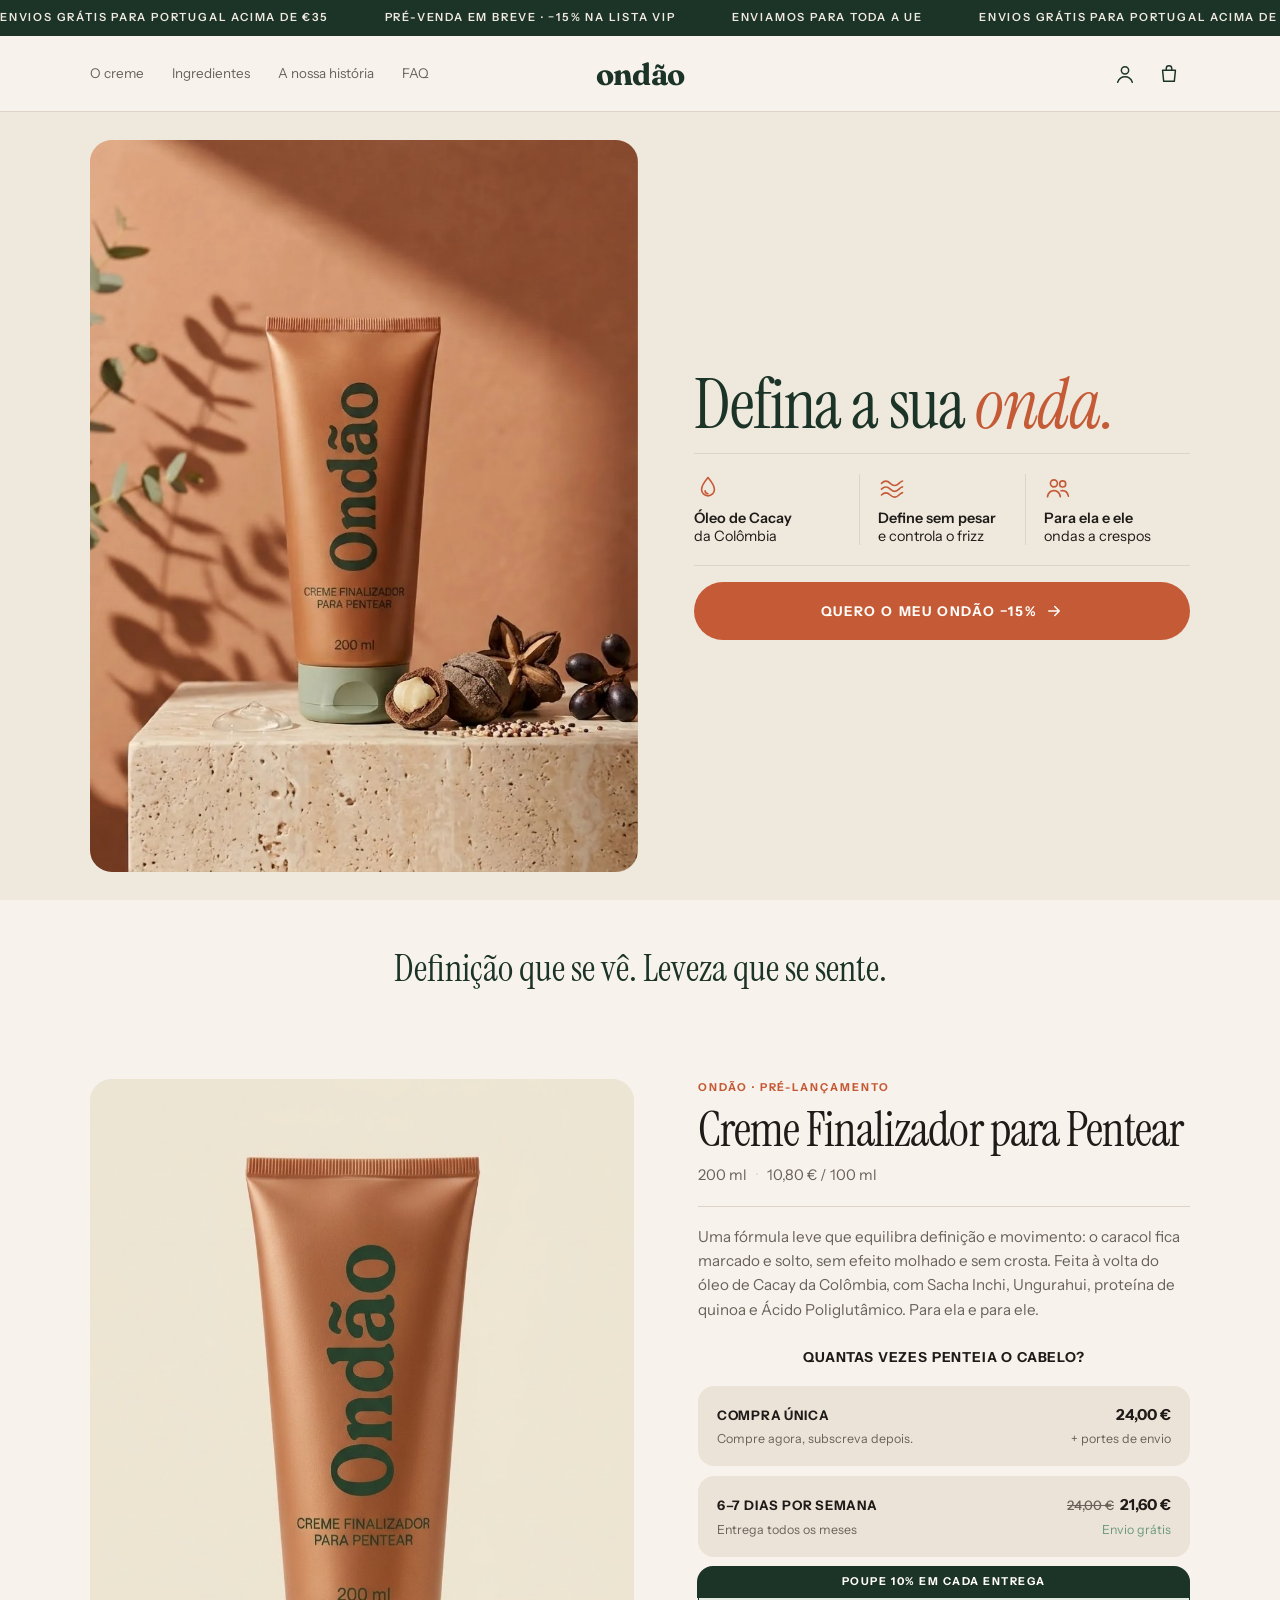
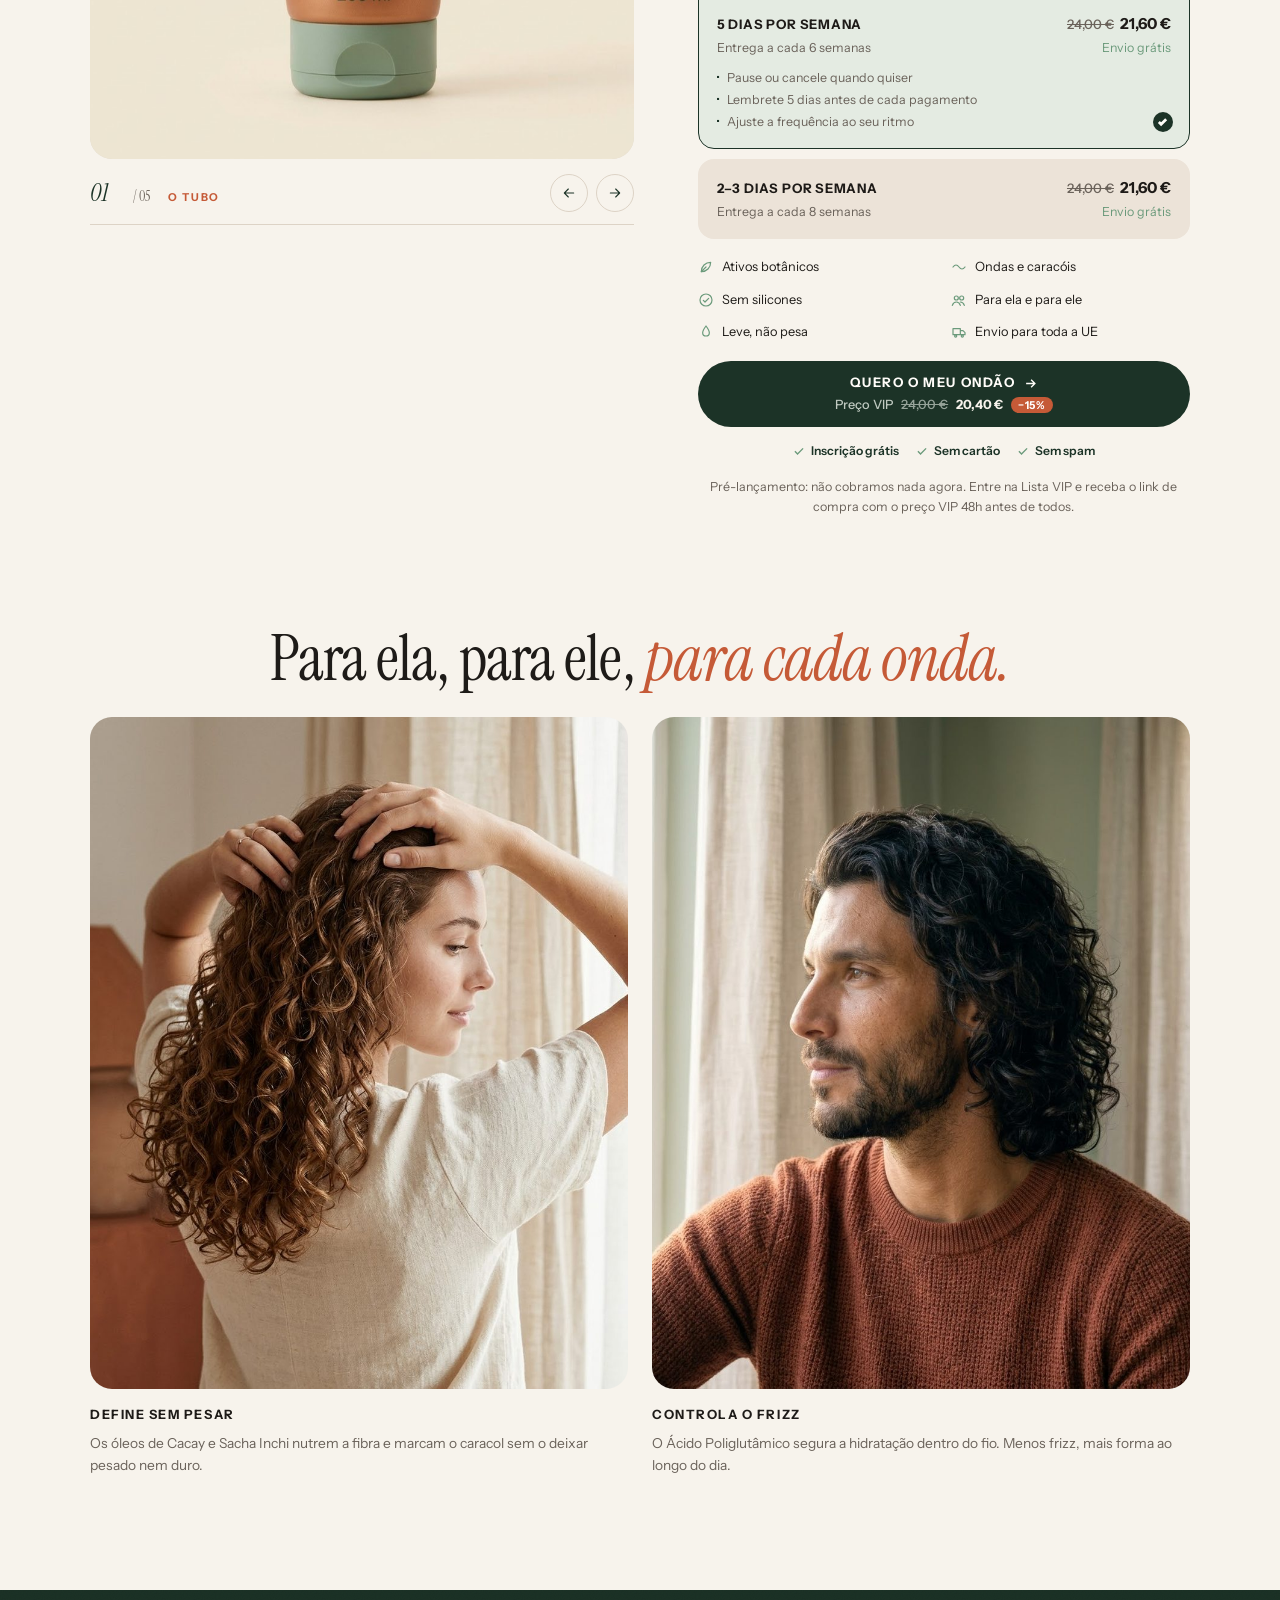
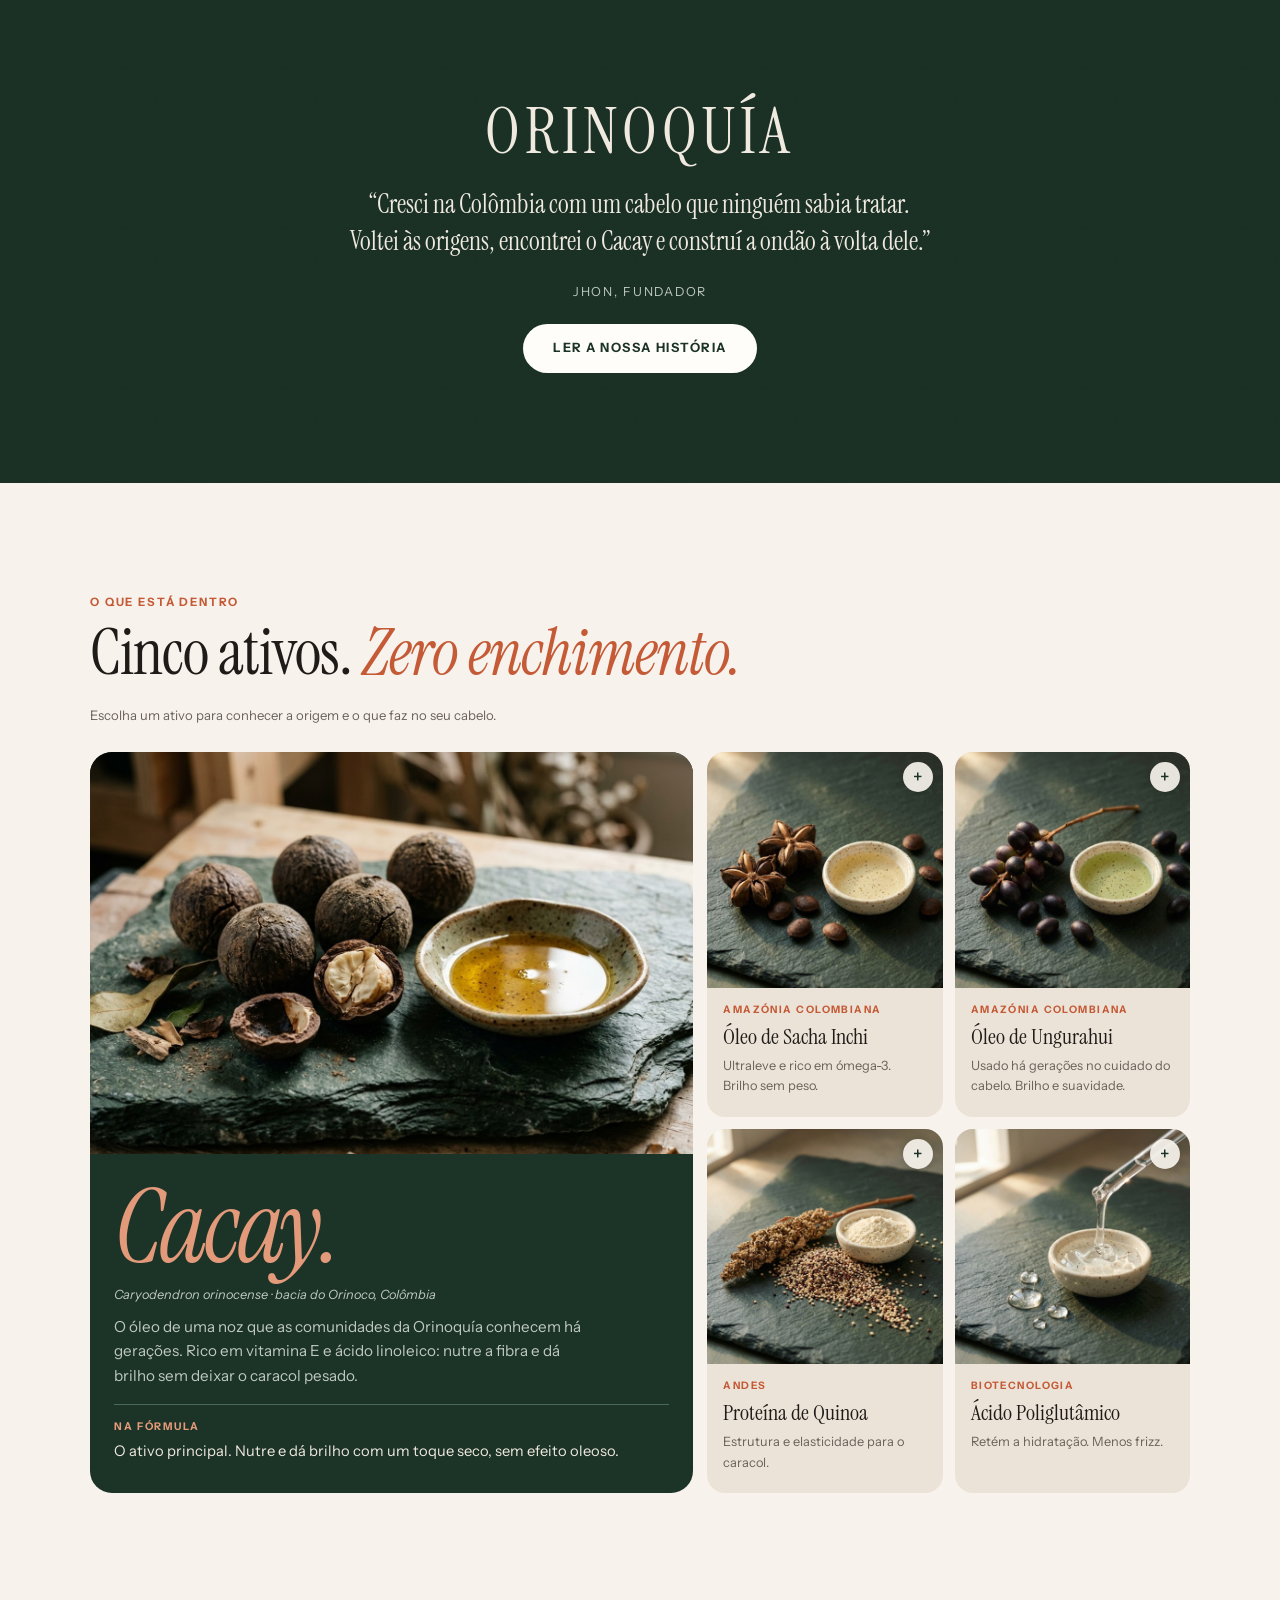
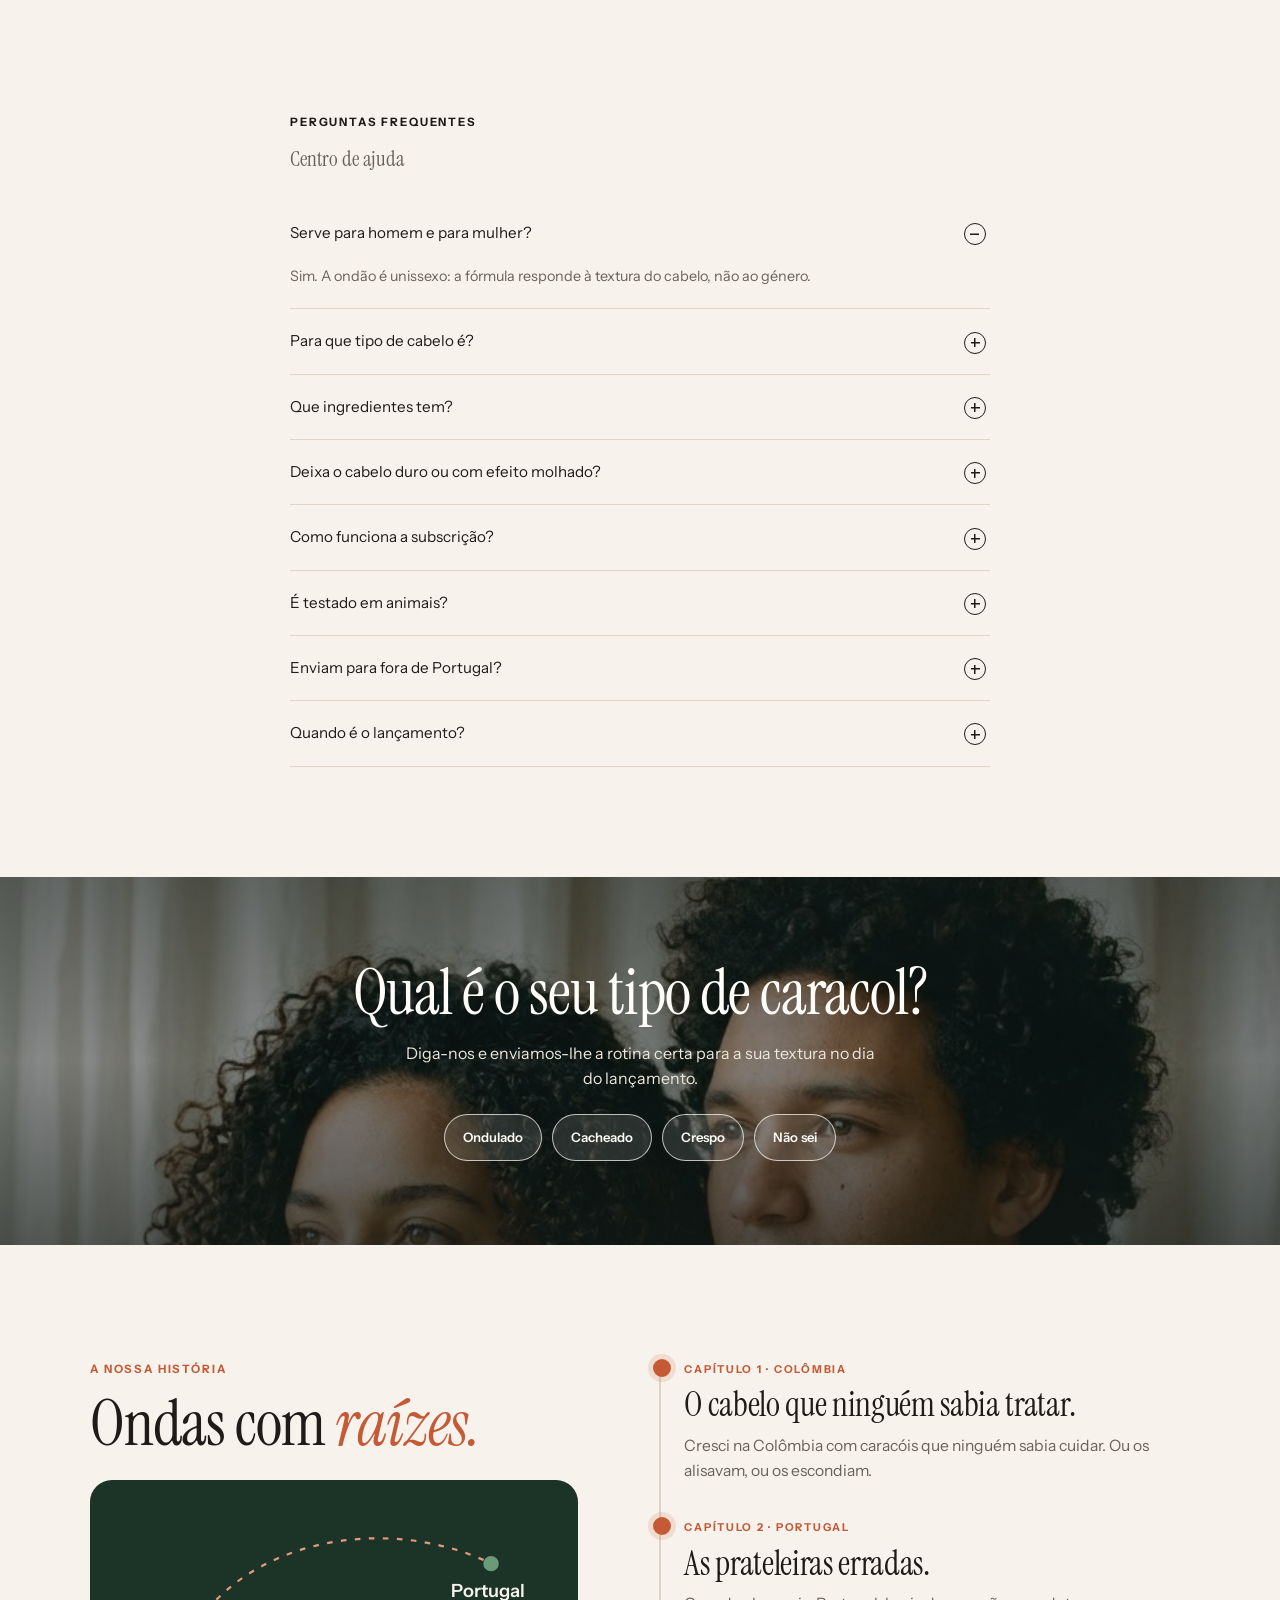
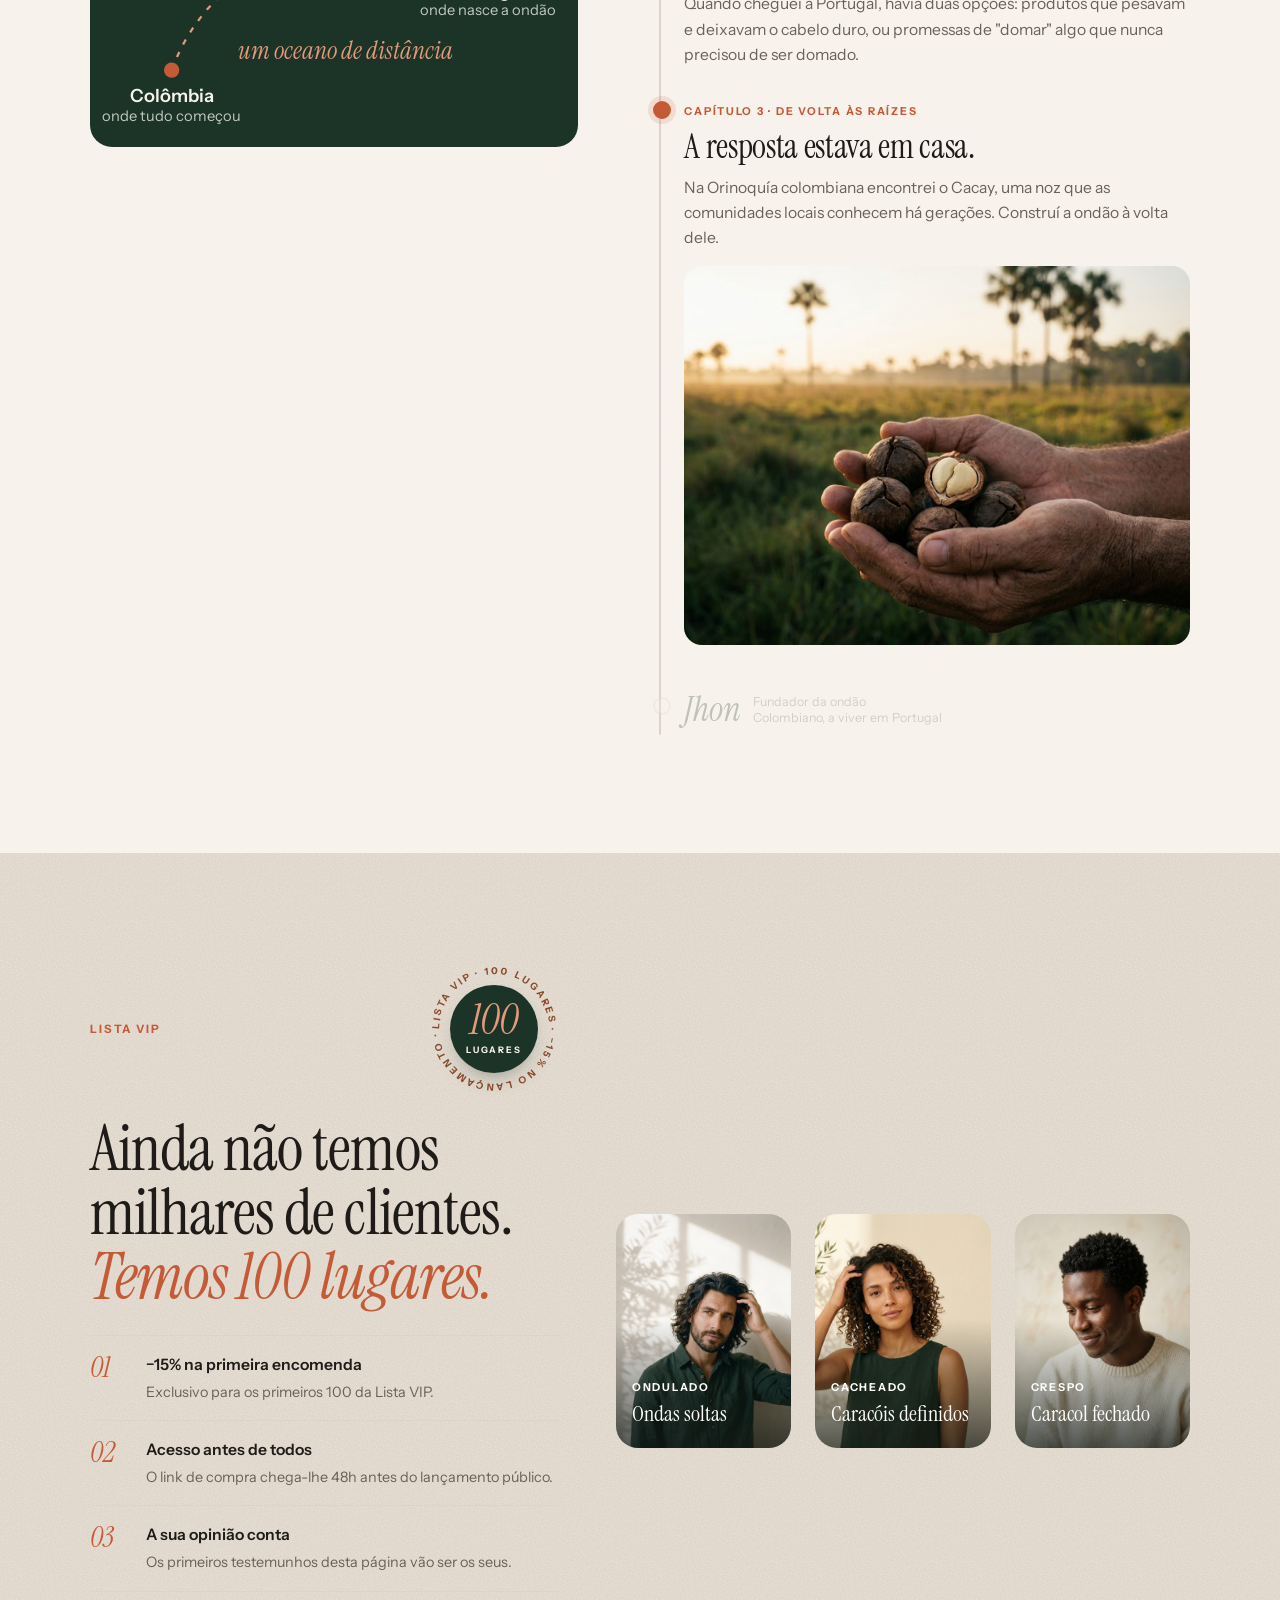
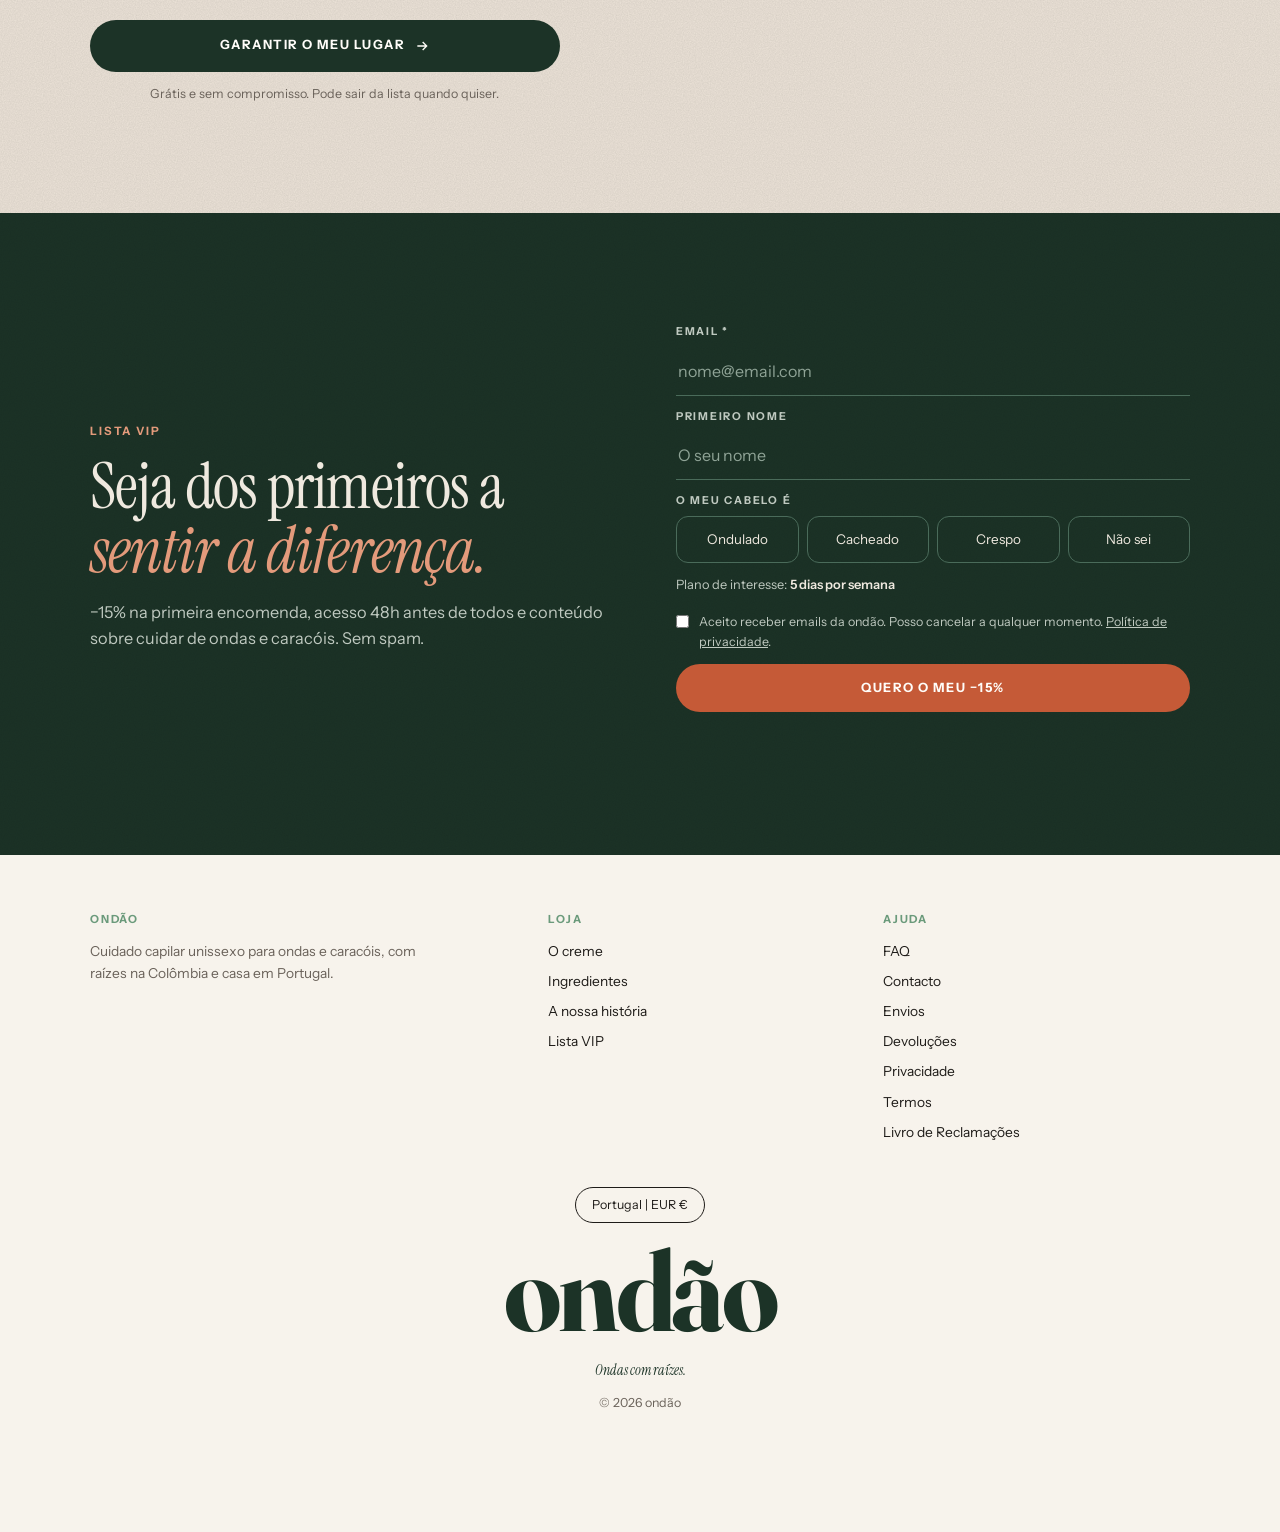
==== index.html @ 0f12d9e0 "Tipografia nova: Instrument Serif (títulos) + Instrument Sans (texto); logótipo mantém Fraunces Co-A" ====
<!doctype html>
<html lang="pt-PT">
<head>
<meta charset="utf-8">
<meta name="viewport" content="width=device-width, initial-scale=1, viewport-fit=cover">
<title>ondão — Creme Finalizador para Pentear</title>
<meta name="description" content="Creme finalizador para pentear ondas e caracóis, feito à volta do óleo de Cacay da Colômbia. Define sem pesar e controla o frizz. Para ela e para ele.">
<meta property="og:title" content="ondão — Ondas com raízes">
<meta property="og:description" content="O creme finalizador que define ondas e caracóis sem pesar. Óleo de Cacay da Colômbia. Entre na Lista VIP: −15% no lançamento.">
<meta property="og:image" content="src/tubo-frente-v2.jpg">
<meta name="theme-color" content="#1C3327">
<script data-goatcounter="https://ondao.goatcounter.com/count" async src="https://gc.zgo.at/count.js"></script>
<link rel="preconnect" href="https://fonts.googleapis.com">
<link rel="preconnect" href="https://fonts.gstatic.com" crossorigin>
<link href="https://fonts.googleapis.com/css2?family=Fraunces:opsz,wght@9..144,700&family=Instrument+Sans:ital,wght@0,400..700;1,400..700&family=Instrument+Serif:ital@0;1&display=swap" rel="stylesheet">

<style>
/* Estrutura: página de produto longa (avisos → hero com o tubo → produto e planos → benefícios → fundador → ingredientes → 100 lugares → FAQ → tipo de caracol → história → Lista VIP → rodapé). Mobile primeiro. */
:root{
  --verde:#1C3327; --verde-2:#2E5240; --salvia:#6B9A7B; --salvia-claro:#E4EBE2;
  --terra:#C55A37; --terra-2:#A9472A; --cobre:#8A4C2D;
  --creme:#F7F3EC; --areia:#ECE3D8; --linho:#E3DBD0; --branco:#FFFDF9;
  --tinta:#1E1B18; --cinza:#6A625A; --linha:#DDD3C6;
  --vip-txt:#EFE9DF; --vip-sub:#BFC9C0; --vip-linha:#4A6B5A; --rosa:#E39A7B;
  --serif:"Instrument Serif", Georgia, "Times New Roman", serif;
  --logo:"Fraunces", Georgia, serif;
  --sans:"Instrument Sans", system-ui, -apple-system, "Segoe UI", sans-serif;
  --r:22px; --gutter:20px; --max:1180px;
  --h-anuncio:32px; --h-nav:56px; --topo:calc(var(--h-anuncio) + var(--h-nav));
  --ruido:url("data:image/svg+xml;utf8,<svg xmlns='http://www.w3.org/2000/svg' width='160' height='160'><filter id='n'><feTurbulence type='fractalNoise' baseFrequency='.85' numOctaves='2' stitchTiles='stitch'/><feColorMatrix values='0 0 0 0 0 0 0 0 0 0 0 0 0 0 0 0 0 0 .09 0'/></filter><rect width='100%' height='100%' filter='url(%23n)'/></svg>");
}
*{box-sizing:border-box;margin:0;padding:0}
[hidden]{display:none!important}
html{scroll-behavior:smooth;overflow-x:clip}
body{background:var(--creme);color:var(--tinta);font-family:var(--sans);line-height:1.6;-webkit-font-smoothing:antialiased;overflow-x:hidden}
img{display:block;max-width:100%}
a{color:inherit}
button{font:inherit;color:inherit}
:focus-visible{outline:2px solid var(--terra);outline-offset:3px}
.wrap{max-width:var(--max);margin:0 auto;padding-left:max(var(--gutter),env(safe-area-inset-left,0px));padding-right:max(var(--gutter),env(safe-area-inset-right,0px))}
.tex{position:relative}
.tex::before{content:"";position:absolute;inset:0;background-image:var(--ruido);pointer-events:none;z-index:1;border-radius:inherit}
.tex>*{position:relative;z-index:2}

/* Tipografia */
.caps{font-size:.72rem;letter-spacing:.16em;text-transform:uppercase;font-weight:700}
html{font-synthesis:none}
.h1,.h2{font-family:var(--serif);font-weight:400;letter-spacing:-.015em;line-height:1;text-wrap:balance}
.h1{font-size:clamp(3rem,13.5vw,6.8rem)}
.h2{font-size:clamp(2.35rem,8.6vw,4rem)}
.it{font-style:italic;color:var(--terra)}
.lead{font-size:1.02rem;color:var(--cinza);max-width:36em}
.mini{font-size:.78rem;color:var(--cinza)}

/* Botões */
.btn{display:inline-flex;align-items:center;justify-content:center;gap:.6em;border:0;cursor:pointer;font:700 .8rem/1 var(--sans);letter-spacing:.12em;text-transform:uppercase;padding:18px 30px;border-radius:999px;text-decoration:none;transition:transform .2s,background .2s,color .2s}
.btn:active{transform:scale(.98)}
.btn-verde{background:var(--verde);color:var(--branco)}.btn-verde:hover{background:var(--verde-2)}
.btn-terra{background:var(--terra);color:var(--branco)}.btn-terra:hover{background:var(--terra-2)}
.btn-branco{background:var(--branco);color:var(--verde)}.btn-branco:hover{background:var(--areia)}
.btn-linha{background:transparent;color:var(--verde);box-shadow:inset 0 0 0 1.5px currentColor}
.btn-full{width:100%}

/* Barra de avisos e cabeçalho */
.anuncio{background:var(--verde);color:var(--vip-txt);font-size:.7rem;letter-spacing:.16em;text-transform:uppercase;font-weight:600;overflow:hidden;white-space:nowrap}
.anuncio .trilho{display:inline-flex;align-items:center;gap:56px;height:var(--h-anuncio);animation:corre 34s linear infinite}
@keyframes corre{to{transform:translateX(-50%)}}
header{position:sticky;top:0;z-index:50;height:var(--h-nav);background:rgba(247,243,236,.94);backdrop-filter:blur(10px);-webkit-backdrop-filter:blur(10px);border-bottom:1px solid var(--linha)}
.nav{display:grid;grid-template-columns:1fr auto 1fr;align-items:center;height:var(--h-nav)}
.logo{font-family:var(--logo);font-weight:700;font-size:1.9rem;color:var(--verde);text-decoration:none;letter-spacing:-.03em;line-height:1}
.ico-btn{width:42px;height:42px;display:grid;place-items:center;background:none;border:0;cursor:pointer;color:var(--verde);border-radius:50%;text-decoration:none}
.ico-btn svg{width:22px;height:22px;fill:none;stroke:currentColor;stroke-width:1.6;stroke-linecap:round;stroke-linejoin:round}
.nav-dir{justify-self:end;display:flex;gap:2px}
.menu{display:none;border-top:1px solid var(--linha);border-bottom:1px solid var(--linha);background:var(--creme)}
.menu.aberto{display:block}
.menu ul{list-style:none;display:grid;padding:8px 0 18px}
.menu a{display:block;padding:12px 0;text-decoration:none;font-family:var(--serif);font-size:1.75rem;color:var(--verde)}
.links{display:none}

/* HERO — um ecrã: modelo → selo USP → produto → promessa → 3 benefícios → prova social → CTA */
.hero{height:calc(100vh - var(--topo));height:calc(100svh - var(--topo));min-height:440px;background:#EFE8DD;color:var(--tinta);overflow:hidden}
.hero-in{height:100%;display:flex;flex-direction:column}
.hero .hero-in.wrap{padding-left:0;padding-right:0}
.cena{position:relative;flex:1 1 auto;min-height:170px;overflow:hidden;background:radial-gradient(ellipse 70% 62% at 50% 50%,#FAF6EF 0%,#EFE8DD 72%)}
/* foto real do produto em cena, de ponta a ponta */
.cena{background:#E4D3C3}
.cena .foto-hero{position:absolute;inset:0;width:100%;height:100%;object-fit:cover;object-position:56% 50%;translate:0 calc(var(--p,0) * 28px);animation:entra 1.4s cubic-bezier(.2,.7,.2,1) both}
@keyframes entra{from{opacity:0;transform:scale(1.07)}to{opacity:1;transform:scale(1)}}
.selo-usp{position:absolute;z-index:3;right:5%;top:6%;width:84px;height:84px;border-radius:50%;background:var(--branco);color:var(--verde);display:grid;place-items:center;align-content:center;gap:4px;text-align:center;box-shadow:0 10px 26px -10px rgba(30,27,24,.35);border:1px solid var(--linha);font-size:.5rem;line-height:1.15;letter-spacing:.1em;text-transform:uppercase;font-weight:700}
.bandeira{width:26px;height:17px;border-radius:2px;background:linear-gradient(180deg,#FCD116 0 50%,#003893 50% 75%,#CE1126 75% 100%);box-shadow:0 0 0 1px rgba(0,0,0,.08)}
.cena .tubo{position:absolute;z-index:2;left:50%;bottom:8.6%;height:68%;width:auto;max-width:none;transform:translateX(-50%) translateY(calc(var(--p,0) * -16px)) rotate(-2deg);transform-origin:50% 100%;animation:sobe 1.1s cubic-bezier(.2,.75,.2,1) both}
@keyframes sobe{from{opacity:0;translate:0 24px}to{opacity:1;translate:0 0}}
.oferta{flex:none;display:grid;gap:10px;padding-top:14px;padding-bottom:16px;padding-left:max(var(--gutter),env(safe-area-inset-left,0px));padding-right:max(var(--gutter),env(safe-area-inset-right,0px));text-align:center}
.promessa{font-family:var(--serif);font-weight:400;font-size:clamp(2.7rem,12vw,4.8rem);line-height:.95;letter-spacing:-.02em;color:var(--verde);text-wrap:balance}
.promessa em{font-style:italic;font-weight:400;color:var(--terra)}
.usps{list-style:none;display:grid;grid-template-columns:repeat(3,1fr);border-top:1px solid var(--linha);border-bottom:1px solid var(--linha);padding:12px 0;text-align:center;font-size:.76rem;line-height:1.25;color:var(--tinta)}
.usps li{display:grid;justify-items:center;align-content:start;gap:7px;padding:0 6px}
.usps li+li{border-left:1px solid var(--linha)}
.usps svg{width:24px;height:24px;fill:none;stroke:var(--terra);stroke-width:1.4;stroke-linecap:round;stroke-linejoin:round}
.usps b{font-weight:600;display:block}
.prova{display:flex;align-items:center;justify-content:center;gap:8px;font-size:.68rem;letter-spacing:.12em;text-transform:uppercase;font-weight:700;color:var(--verde)}
.prova .ponto{width:8px;height:8px;border-radius:50%;background:var(--terra);box-shadow:0 0 0 4px rgba(197,90,55,.18)}
.cta-hero{width:100%;padding:17px 24px;background:var(--terra);color:var(--branco);font-size:.84rem}
.cta-hero:hover{background:var(--terra-2)}
.cta-hero svg{width:18px;height:18px;fill:none;stroke:currentColor;stroke-width:2;stroke-linecap:round;stroke-linejoin:round}
@media (max-height:700px) and (max-width:899px){
  .oferta{gap:7px;padding-bottom:12px}
  .promessa{font-size:clamp(2.3rem,10.5vw,3rem)}
  .usps{font-size:.72rem;padding:9px 0}
  .usps svg{width:20px;height:20px}
  .cta-hero{padding:15px 24px}
  .selo-usp{width:72px;height:72px;font-size:.45rem}
}

.faixa{background:var(--creme);text-align:center;padding:30px 0}
.faixa p{font-family:var(--serif);font-size:clamp(1.55rem,5.4vw,2.3rem);font-weight:400;color:var(--verde);text-wrap:balance}

/* Produto */
.produto{padding-top:8px;padding-bottom:64px}
.prod-grid{display:grid;gap:28px}
.galeria{position:relative;min-width:0}
.slides{display:flex;overflow-x:auto;scroll-snap-type:x mandatory;scrollbar-width:none;border-radius:var(--r);background:var(--linho)}
.slides::-webkit-scrollbar{display:none}
.slide{flex:0 0 100%;scroll-snap-align:center;aspect-ratio:4/5;background:linear-gradient(180deg,#EDEAE5,var(--linho))}
.slide img{width:100%;height:100%;object-fit:cover}
.slide.contem img{object-fit:contain}
.slide{overflow:hidden}
.slide.ativo img{animation:respira 6.5s ease-out both}
@keyframes respira{from{transform:scale(1)}to{transform:scale(1.045)}}
.fundir{position:absolute;left:0;top:0;width:100%;border-radius:var(--r);overflow:hidden;opacity:0;transition:opacity 1.1s ease;pointer-events:none;z-index:2}
.fundir.ver{opacity:1}
.fundir .slide{width:100%}
.pontos{display:none}
.legenda-gal{display:flex;align-items:center;justify-content:space-between;gap:12px;margin-top:14px;padding-bottom:12px;border-bottom:1px solid var(--linha)}
.contador{display:flex;align-items:baseline;gap:8px;font-family:var(--serif);color:var(--verde);margin:0}
.contador b{font-weight:400;font-size:1.55rem;font-style:italic;min-width:1.4em}
.contador span{font-size:.85rem;color:var(--cinza)}
.contador em{font-style:normal;font-family:var(--sans);font-size:.68rem;letter-spacing:.16em;text-transform:uppercase;font-weight:700;color:var(--terra);margin-left:10px;transition:opacity .4s}
.contador.troca b,.contador.troca em{opacity:0}
.contador b{transition:opacity .4s}
.setas{display:flex;gap:8px}
.setas button{width:38px;height:38px;border-radius:50%;border:1px solid var(--linha);background:transparent;display:grid;place-items:center;cursor:pointer;transition:background .2s,border-color .2s}
.setas button:hover{background:var(--verde);border-color:var(--verde)}
.setas button:hover svg{stroke:var(--creme)}
.setas svg{width:16px;height:16px;fill:none;stroke:var(--verde);stroke-width:1.6;stroke-linecap:round;stroke-linejoin:round}
.pontos button{width:8px;height:8px;border-radius:50%;border:0;background:var(--linha);cursor:pointer;padding:0;transition:width .25s,background .25s}
.pontos button[aria-current="true"]{width:28px;border-radius:99px;background:var(--linha);position:relative;overflow:hidden}
.pontos button[aria-current="true"]::after{content:"";position:absolute;inset:0;background:var(--verde);border-radius:inherit;transform-origin:left;transform:scaleX(1)}
.pontos.auto button[aria-current="true"]::after{animation:enche var(--intervalo,5s) linear both}
.pontos.pausa button[aria-current="true"]::after{animation:none;transform:scaleX(1)}
@keyframes enche{from{transform:scaleX(0)}to{transform:scaleX(1)}}
.info{display:grid;gap:18px;min-width:0}
.badges{display:flex;flex-wrap:wrap;gap:8px 16px;color:var(--salvia)}
.badges span{display:inline-flex;align-items:center;gap:6px;font-size:.66rem;letter-spacing:.14em;text-transform:uppercase;font-weight:700}
.badges svg,.beneficios svg{width:16px;height:16px;fill:none;stroke:currentColor;stroke-width:1.8;stroke-linecap:round;stroke-linejoin:round;flex:none}
.prod-titulo{font-family:var(--serif);font-weight:400;font-size:clamp(2.2rem,8vw,3rem);line-height:1;letter-spacing:-.02em;color:var(--tinta)}
.prod-cabeca{display:grid;gap:10px;padding-bottom:18px;border-bottom:1px solid var(--linha)}
.prod-olho{font-size:.68rem;letter-spacing:.18em;text-transform:uppercase;font-weight:700;color:var(--terra)}
.prod-sub{font-size:.92rem;color:var(--cinza)}
.prod-sub span[aria-hidden]{margin:0 6px;color:var(--linha)}
.lote{display:flex;flex-wrap:wrap;align-items:center;gap:6px 12px;color:var(--salvia)}
.lote .sep{width:1px;height:12px;background:var(--linha)}
.lote .vagas{color:var(--cobre)}
.prod-desc{color:var(--cinza);font-size:.95rem}
.tamanho{display:flex;align-items:center;gap:12px;flex-wrap:wrap}
.tamanho .chip{background:var(--verde);color:var(--branco);border-radius:10px;padding:9px 18px;font-size:.85rem;font-weight:600}
.planos-titulo{text-align:center;font-size:.86rem;letter-spacing:.06em;text-transform:uppercase;font-weight:700;margin-top:6px}
.planos{display:grid;gap:10px;border:0;min-width:0}
.sr{position:absolute;width:1px;height:1px;overflow:hidden;clip:rect(0 0 0 0);white-space:nowrap}
.plano{position:relative;display:block;background:var(--areia);border:1.5px solid transparent;border-radius:16px;padding:16px 18px;cursor:pointer;transition:border-color .2s,background .2s}
.plano input{position:absolute;opacity:0;width:1px;height:1px;pointer-events:none}
.plano .linha1{display:flex;justify-content:space-between;gap:12px;align-items:baseline}
.plano .nome{font-size:.82rem;letter-spacing:.06em;text-transform:uppercase;font-weight:700}
.plano .valor{font-weight:700;font-size:.95rem;white-space:nowrap}
.plano .linha2{display:flex;justify-content:space-between;gap:12px;font-size:.78rem;color:var(--cinza);margin-top:2px}
.plano .envio{color:var(--salvia);white-space:nowrap}
.plano .riscado{color:var(--cinza);font-weight:500;text-decoration:line-through;margin-right:6px;font-size:.82rem}
.plano ul{list-style:none;display:none;margin-top:10px;font-size:.78rem;color:var(--cinza);gap:2px}
.plano ul li::before{content:"·";margin-right:8px;color:var(--verde);font-weight:700}
.plano .faixa-top{display:none;position:absolute;top:-1.5px;left:-1.5px;right:-1.5px;background:var(--verde);color:var(--branco);border-radius:16px 16px 0 0;text-align:center;font-size:.68rem;letter-spacing:.14em;text-transform:uppercase;font-weight:700;padding:7px}
.plano.destaque{padding-top:44px}
.plano.destaque .faixa-top{display:block}
.plano:has(input:checked){border-color:var(--verde);background:var(--salvia-claro)}
.plano:has(input:checked) ul{display:grid}
.plano:has(input:focus-visible){outline:2px solid var(--terra);outline-offset:3px}
.plano .visto{position:absolute;right:16px;bottom:16px;width:20px;height:20px;border-radius:50%;background:var(--verde);display:none;place-items:center}
.plano .visto svg{width:11px;height:11px;fill:none;stroke:var(--branco);stroke-width:3}
.plano:has(input:checked) .visto{display:grid}
.beneficios{display:grid;grid-template-columns:1fr 1fr;gap:12px 14px;font-size:.8rem;color:var(--tinta);list-style:none}
.beneficios li{display:flex;align-items:center;gap:8px}
.beneficios svg{color:var(--salvia)}
.nota-compra{text-align:center;font-size:.78rem;color:var(--cinza);margin-top:-6px}
.btn-preco{flex-direction:column;gap:6px;padding:15px 24px 14px;text-transform:none;letter-spacing:0}
.btn-preco .l1{font:700 .82rem/1 var(--sans);letter-spacing:.12em;text-transform:uppercase;display:flex;align-items:center;gap:.6em}
.btn-preco .l2{font:500 .8rem/1 var(--sans);color:var(--vip-sub);display:flex;align-items:center;gap:8px}
.btn-preco .l2 s{opacity:.75}
.btn-preco .l2 b{color:var(--creme);font-weight:700}
.btn-preco .tag{background:var(--terra);color:#fff;font-weight:700;font-size:.68rem;letter-spacing:.06em;padding:3px 7px;border-radius:999px}
.garantias{list-style:none;display:flex;flex-wrap:wrap;justify-content:center;gap:6px 16px;margin:-4px 0 4px;font-size:.76rem;color:var(--verde);font-weight:600}
.garantias li{display:flex;align-items:center;gap:5px}
.garantias svg{width:14px;height:14px;stroke:var(--salvia);fill:none;stroke-width:2.4}

/* Secções e cartões */
.secao{padding-top:64px;padding-bottom:64px}
.cabeca{display:grid;gap:10px;margin-bottom:26px}
.cabeca.centro{text-align:center;justify-items:center}
.rolo{display:grid;grid-auto-flow:column;grid-auto-columns:80%;gap:14px;overflow-x:auto;scroll-snap-type:x mandatory;scrollbar-width:none;padding-bottom:4px}
.rolo::-webkit-scrollbar{display:none}
.rolo>*{scroll-snap-align:start;min-width:0}
.cartao .foto{border-radius:var(--r);overflow:hidden;aspect-ratio:4/5;background:var(--areia)}
.cartao .foto img{width:100%;height:100%;object-fit:cover}
.cartao h3{font-size:.8rem;letter-spacing:.12em;text-transform:uppercase;font-weight:700;margin-top:16px}
.cartao p{font-size:.86rem;color:var(--cinza);margin-top:6px}

/* Fundador (bloco verde) */
.fundador{background:var(--verde);color:var(--vip-txt);text-align:center}
.fundador .wrap{display:grid;gap:22px;justify-items:center;padding-top:72px;padding-bottom:72px}
.fundador .marca{font-family:var(--serif);font-size:clamp(2.2rem,10vw,4rem);letter-spacing:.08em;text-transform:uppercase;font-weight:400;line-height:1}
.fundador blockquote{font-family:var(--serif);font-size:clamp(1.15rem,4.4vw,1.6rem);line-height:1.45;max-width:30em;text-wrap:balance}
.fundador cite{font-style:normal;font-size:.78rem;letter-spacing:.14em;text-transform:uppercase;color:var(--vip-sub)}

/* Ingredientes */
.ing-grid{display:grid;gap:14px}
.heroi{border-radius:var(--r);overflow:hidden;background:var(--verde);color:var(--vip-txt);display:grid}
.heroi .foto{aspect-ratio:3/2}
.heroi .foto img{width:100%;height:100%;object-fit:cover}
.heroi .txt{padding:28px 24px 30px;display:grid;gap:10px}
.heroi .palavra{font-family:var(--serif);font-style:italic;font-size:clamp(3.6rem,15vw,6.4rem);line-height:.9;color:var(--rosa);letter-spacing:-.03em}
.heroi .latim{font-size:.8rem;color:var(--vip-sub);font-style:italic}
.heroi p.corpo{color:var(--vip-sub);font-size:.95rem;max-width:32em}
.ings{display:grid;grid-template-columns:1fr 1fr;gap:12px}
.ing{background:var(--areia);border-radius:18px;overflow:hidden;display:flex;flex-direction:column;border:0;padding:0;text-align:left;cursor:pointer;position:relative;font:inherit;color:inherit;transition:transform .25s,box-shadow .25s}
.ing:hover{transform:translateY(-3px);box-shadow:0 12px 28px -18px rgba(28,51,39,.5)}
.ing .mais{position:absolute;top:10px;right:10px;width:30px;height:30px;border-radius:50%;background:rgba(247,243,236,.92);color:var(--verde);display:grid;place-items:center;font-size:1.1rem;line-height:1;font-weight:500;box-shadow:0 2px 8px rgba(0,0,0,.15)}
.ing-dica{font-size:.82rem;color:var(--cinza);margin-top:10px}
.heroi{scroll-margin-top:72px}
.heroi .foto img,.heroi .txt{transition:opacity .28s ease}
.heroi.troca .foto img,.heroi.troca .txt{opacity:0}
.heroi .palavra.longa{font-size:clamp(2.7rem,11vw,4.8rem)}
.heroi .funcao{margin-top:6px;padding-top:14px;border-top:1px solid var(--vip-linha);display:grid;gap:4px}
.heroi .funcao b{font-size:.66rem;letter-spacing:.16em;text-transform:uppercase;color:var(--rosa)}
.heroi .funcao span{font-size:.92rem;color:var(--vip-txt)}
.ing>img{width:100%;height:auto;aspect-ratio:1/1;object-fit:cover;background:var(--linho)}
.ing-txt{padding:14px 16px 18px;display:grid;gap:6px;align-content:start}
.ing .origem{font-size:.64rem;letter-spacing:.14em;text-transform:uppercase;color:var(--terra);font-weight:700}
.ing h4{font-family:var(--serif);font-weight:400;font-size:1.4rem;line-height:1.15}
.ing p{font-size:.8rem;color:var(--cinza)}

/* 100 lugares */
.cem{background:var(--areia)}
.cem-topo{display:flex;align-items:center;justify-content:space-between;gap:16px;margin-bottom:22px}
.cem-topo .caps{color:var(--terra)}
.selo-cem{position:relative;width:132px;height:132px;flex:none}
.selo-cem svg{position:absolute;inset:0;width:100%;height:100%;animation:girar 28s linear infinite}
.selo-cem text{font:700 9.6px var(--sans);letter-spacing:.2em;fill:var(--cobre);text-transform:uppercase}
.selo-cem .centro{position:absolute;inset:22px;border-radius:50%;background:var(--verde);color:var(--creme);display:grid;place-content:center;text-align:center;box-shadow:0 10px 24px -14px rgba(28,51,39,.7)}
.selo-cem .centro b{font-family:var(--serif);font-style:italic;font-weight:400;font-size:2.7rem;line-height:.9;letter-spacing:-.03em;color:var(--rosa)}
.selo-cem .centro span{font-size:.56rem;letter-spacing:.2em;text-transform:uppercase;font-weight:700;margin-top:4px}
@keyframes girar{to{transform:rotate(360deg)}}
.vantagens{list-style:none;margin:26px 0 28px;border-top:1px solid var(--linha)}
.vantagens li{display:grid;grid-template-columns:46px 1fr;gap:4px 10px;padding:16px 0;border-bottom:1px solid var(--linha);font-size:.9rem;color:var(--cinza)}
.vantagens .n{grid-row:span 2;font-family:var(--serif);font-style:italic;font-size:1.8rem;line-height:1.1;color:var(--terra)}
.vantagens b{color:var(--tinta);font-weight:600;font-size:.98rem}
.cem .btn-cem{width:100%;gap:.7em}
.cem .seguro{display:block;text-align:center;margin-top:12px;font-size:.78rem;color:var(--cinza)}
.retrato{position:relative;border-radius:var(--r);overflow:hidden;aspect-ratio:3/4;background:var(--linho)}
.retrato img{width:100%;height:100%;object-fit:cover}
.retrato::after{content:"";position:absolute;top:45%;left:0;right:0;bottom:0;background:linear-gradient(transparent,rgba(20,26,22,.72))}
.retrato .rot{position:absolute;left:16px;right:16px;bottom:16px;z-index:2;color:var(--branco)}
.retrato .rot b{display:block;font-size:.68rem;letter-spacing:.16em;text-transform:uppercase}
.retrato .rot span{font-family:var(--serif);font-size:1.4rem}
.legenda{font-size:.76rem;color:var(--cinza);margin-top:14px}
.cem-fotos{min-width:0;margin-top:36px}

/* FAQ */
.faq{max-width:780px}
.faq .ajuda{font-family:var(--serif);font-size:1.3rem;color:var(--cinza)}
details{border-bottom:1px solid var(--linha)}
summary{list-style:none;cursor:pointer;padding:20px 40px 20px 0;font-size:.95rem;position:relative}
summary::-webkit-details-marker{display:none}
summary::after{content:"";position:absolute;right:4px;top:50%;width:20px;height:20px;margin-top:-10px;border:1.5px solid var(--tinta);border-radius:50%;background:linear-gradient(var(--tinta),var(--tinta)) center/9px 1.5px no-repeat,linear-gradient(var(--tinta),var(--tinta)) center/1.5px 9px no-repeat;transition:transform .25s}
details[open] summary::after{background:linear-gradient(var(--tinta),var(--tinta)) center/9px 1.5px no-repeat;transform:rotate(180deg)}
details p{padding:0 0 20px;color:var(--cinza);font-size:.9rem;max-width:42em}

/* Tipo de caracol */
.tipo{position:relative;overflow:hidden;color:var(--branco);text-align:center}
.tipo .fundo{position:absolute;inset:0}
.tipo .fundo img{width:100%;height:100%;object-fit:cover;object-position:50% 30%}
.tipo .fundo::after{content:"";position:absolute;inset:0;background:linear-gradient(rgba(20,26,22,.62),rgba(20,26,22,.45) 50%,rgba(20,26,22,.7))}
.tipo .wrap{position:relative;z-index:2;display:grid;gap:16px;justify-items:center;padding-top:84px;padding-bottom:84px}
.tipo p{max-width:30em;color:#EDE7DD}
.tipos-rapidos{display:flex;flex-wrap:wrap;gap:10px;justify-content:center;margin-top:6px}
.tipos-rapidos button{background:rgba(255,253,249,.12);border:1.5px solid rgba(255,253,249,.7);color:var(--branco);border-radius:999px;padding:12px 18px;font-size:.82rem;font-weight:600;cursor:pointer}
.tipos-rapidos button:hover{background:var(--branco);color:var(--verde)}

/* História */
.historia-grid{display:grid;gap:34px;align-items:start}
.rota{margin-top:24px;background:var(--verde);color:var(--vip-txt);border-radius:var(--r);padding:22px 20px 20px}
.rota svg{width:100%;height:auto;display:block;overflow:visible}
.rota .arco{fill:none;stroke:var(--rosa);stroke-width:1.6;stroke-dasharray:4 6}
.rota .mascara{fill:none;stroke:var(--verde);stroke-width:6;stroke-dasharray:420;stroke-dashoffset:0;transition:stroke-dashoffset 2.2s cubic-bezier(.6,0,.3,1) .2s}
.rota.ver .mascara{stroke-dashoffset:-420}
.rota .ponto{fill:var(--terra)}
.rota .ponto.pt{fill:var(--salvia)}
.rota .halo{fill:none;stroke:var(--rosa);stroke-width:1;opacity:0;transform-box:fill-box;transform-origin:center}
.rota.ver .halo{animation:halo 2.4s ease-out 2.2s infinite}
@keyframes halo{0%{opacity:.8;transform:scale(.4)}100%{opacity:0;transform:scale(2.2)}}
.rota .lugar{font:600 13px var(--sans);fill:var(--creme)}
.rota .sub{font:400 10.5px var(--sans);fill:var(--vip-sub)}
.rota .meio{font:italic 400 18px var(--serif);fill:var(--rosa)}
.rota p{font-size:.86rem;color:var(--vip-sub);margin-top:10px}
.capitulos{position:relative;padding-left:34px}
.capitulos::before,.capitulos .linha{content:"";position:absolute;left:9px;top:8px;bottom:8px;width:2px;border-radius:2px;background:var(--linha)}
.capitulos .linha{background:var(--terra);bottom:auto;height:0;transition:height .15s linear}
.capitulo{position:relative;padding-bottom:30px;opacity:.25;transform:translateY(14px);transition:opacity .7s ease,transform .7s ease}
.capitulo.ver{opacity:1;transform:none}
.capitulo::before{content:"";position:absolute;left:-31px;top:4px;width:14px;height:14px;border-radius:50%;background:var(--creme);border:2px solid var(--linha);transition:border-color .4s,background .4s}
.capitulo.ver::before{border-color:var(--terra);background:var(--terra);box-shadow:0 0 0 5px rgba(197,90,55,.15)}
.capitulo .rotulo{font-size:.68rem;letter-spacing:.16em;text-transform:uppercase;font-weight:700;color:var(--terra)}
.capitulo h3{font-family:var(--serif);font-weight:400;font-size:1.8rem;line-height:1.15;margin:6px 0 8px;letter-spacing:-.01em}
.capitulo p{font-size:.98rem;color:var(--cinza)}
.capitulo .foto-cap{margin-top:16px;border-radius:18px;overflow:hidden;aspect-ratio:4/3}
.capitulo .foto-cap img{width:100%;height:100%;object-fit:cover}
.assina{display:flex;align-items:center;gap:12px;margin-top:4px}
.assina b{font-family:var(--serif);font-style:italic;font-weight:400;font-size:2.1rem;color:var(--verde);line-height:1}
.assina span{font-size:.78rem;color:var(--cinza);line-height:1.3}

/* Lista VIP */
.vip{background:var(--verde);color:var(--vip-txt)}
.vip .wrap{display:grid;gap:30px;padding-top:72px;padding-bottom:72px}
.vip .it{color:var(--rosa)}
.vip .lead{color:var(--vip-sub)}
form{display:grid;gap:12px}
.campo{display:grid;gap:6px}
.campo>label,.campo>.rotulo{font-size:.68rem;letter-spacing:.16em;text-transform:uppercase;color:var(--vip-sub);font-weight:700}
.campo input{width:100%;background:transparent;border:0;border-bottom:1.5px solid var(--vip-linha);border-radius:0;padding:14px 2px;color:var(--branco);font:400 1rem var(--sans);appearance:none}
.campo input::placeholder{color:#8FA396}
.campo input:focus{outline:none;border-color:var(--rosa)}
.tipos-f{display:grid;grid-template-columns:repeat(2,1fr);gap:8px}
.tipos-f label{position:relative;font-size:.84rem;color:var(--vip-txt);border:1.5px solid var(--vip-linha);border-radius:12px;padding:12px 6px;text-align:center;cursor:pointer}
.tipos-f input{position:absolute;opacity:0;width:1px;height:1px;pointer-events:none}
.tipos-f label:has(input:checked){border-color:var(--rosa);background:rgba(227,154,123,.14)}
.tipos-f label:has(input:focus-visible){outline:2px solid var(--rosa);outline-offset:2px}
.consent{display:flex;gap:10px;font-size:.78rem;color:var(--vip-sub);align-items:flex-start;margin-top:4px}
.consent input{margin-top:3px;accent-color:var(--terra);flex:none}
.consent a{color:inherit}
.msg{font-size:.9rem;min-height:1.4em}
.plano-escolhido{font-size:.8rem;color:var(--vip-sub)}
.plano-escolhido b{color:var(--vip-txt);font-weight:600}

/* Rodapé */
footer{background:var(--creme);padding-top:56px;padding-bottom:120px;font-size:.86rem}
.foot-grid{display:grid;grid-template-columns:1fr 1fr;gap:28px}
footer h5{font-size:.7rem;letter-spacing:.16em;text-transform:uppercase;margin-bottom:12px;color:var(--salvia)}
footer ul{list-style:none;display:grid;gap:8px}
footer a{text-decoration:none;color:var(--tinta)}
footer a:hover{color:var(--terra)}
.pais{display:inline-flex;align-items:center;gap:8px;border:1px solid var(--tinta);border-radius:999px;padding:7px 16px;font-size:.78rem}
.foot-marca{display:grid;justify-items:center;gap:12px;margin-top:44px;text-align:center}
.foot-marca .logo{font-size:clamp(3.6rem,18vw,7rem)}
.foot-marca .lema{font-family:var(--serif);font-style:italic;color:var(--verde)}

/* Popup do quiz */
.pop{position:fixed;inset:0;z-index:100;display:grid;place-items:center;padding:16px;padding-left:max(16px,env(safe-area-inset-left,0px));padding-right:max(16px,env(safe-area-inset-right,0px));background:rgba(16,22,18,.6);-webkit-backdrop-filter:blur(4px);backdrop-filter:blur(4px);animation:pop-in .35s ease both}
.pop[hidden]{display:none}
@keyframes pop-in{from{opacity:0}to{opacity:1}}
.pop-card{position:relative;width:min(100%,420px);max-height:calc(100svh - 32px);overflow:auto;border-radius:24px;color:#FFFDF9;text-align:center;background:var(--verde) url("src/hero-modelo.jpg") 50% 22%/cover;box-shadow:0 30px 70px -20px rgba(0,0,0,.6)}
.pop-card::before{content:"";position:absolute;inset:0;background:linear-gradient(180deg,rgba(20,30,24,.35) 0%,rgba(20,30,24,.78) 45%,rgba(28,51,39,.97) 100%)}
.pop-in{position:relative;display:grid;gap:14px;padding:30px 26px 26px}
.pop-fechar{position:absolute;top:12px;right:12px;z-index:2;width:40px;height:40px;border-radius:50%;border:0;background:rgba(255,253,249,.92);color:var(--verde);font-size:1.4rem;line-height:1;cursor:pointer}
.pop .logo{color:#FFFDF9;font-size:1.7rem}
.pop-titulo{font-family:var(--serif);font-weight:400;font-size:3rem;line-height:1;margin-top:40px}
.pop-titulo em{font-style:italic;color:var(--rosa);font-weight:600}
.pop-sub{font-size:.95rem;color:#EDE7DD}
.pop-sub b{display:block;color:#FFFDF9}
.pop-opcoes{display:grid;gap:9px;margin-top:4px}
.pop-opcoes button{width:100%;border:0;border-radius:12px;background:#F7F3EC;color:var(--verde);padding:14px;font:600 .95rem var(--sans);cursor:pointer}
.pop-opcoes button:hover{background:#FFFDF9}
.pop form{gap:10px;text-align:left}
.pop input[type=email]{width:100%;border:0;border-radius:12px;padding:15px 16px;font:400 1rem var(--sans);color:var(--tinta);background:#FFFDF9}
.pop .consent{color:#D9DFD8}
.pop .btn{width:100%}
.pop-msg{font-size:.88rem;min-height:1.3em;text-align:center}

/* Voltar ao topo */
.topo-btn{position:fixed;z-index:61;right:max(16px,env(safe-area-inset-right,0px));bottom:calc(86px + env(safe-area-inset-bottom,0px));width:48px;height:48px;border-radius:50%;border:1.5px solid rgba(255,253,249,.35);background:var(--verde);color:var(--branco);display:grid;place-items:center;cursor:pointer;box-shadow:0 10px 24px -8px rgba(28,51,39,.5);opacity:0;transform:translateY(12px);pointer-events:none;transition:opacity .3s,transform .3s,bottom .35s}
.topo-btn.on{opacity:1;transform:none;pointer-events:auto}
.topo-btn svg{width:20px;height:20px;fill:none;stroke:currentColor;stroke-width:2;stroke-linecap:round;stroke-linejoin:round}
.topo-btn:hover{background:var(--verde-2)}
body:not(:has(.fixa.on)) .topo-btn{bottom:calc(20px + env(safe-area-inset-bottom,0px))}

/* Botão fixo no telemóvel */
.fixa{position:fixed;left:0;right:0;bottom:0;z-index:60;padding:10px max(12px,env(safe-area-inset-right,0px)) calc(10px + env(safe-area-inset-bottom,0px)) max(12px,env(safe-area-inset-left,0px));transform:translateY(130%);transition:transform .35s}
.fixa.on{transform:none}
.fixa .btn{width:100%;box-shadow:0 10px 30px rgba(28,51,39,.3)}

@media (min-width:900px){
  :root{--gutter:40px}
  .links{display:flex;gap:28px;font-size:.84rem}
  .links a{text-decoration:none;color:var(--cinza)}.links a:hover{color:var(--tinta)}
  #btn-menu{display:none}
  :root{--h-anuncio:36px;--h-nav:76px}
  .hero{max-height:900px;min-height:600px}
  .hero-in{flex-direction:row;align-items:stretch;gap:56px;padding-top:28px;padding-bottom:28px}
  .hero .hero-in.wrap{padding-left:max(var(--gutter),env(safe-area-inset-left,0px));padding-right:max(var(--gutter),env(safe-area-inset-right,0px))}
  .cena{flex:1.05 1 0;border-radius:var(--r)}
  .selo-usp{width:104px;height:104px;font-size:.58rem;right:3%;top:4%}
  .oferta{flex:.95 1 0;align-content:center;text-align:left;gap:16px;padding:0}
  .promessa{font-size:clamp(4rem,5.4vw,5.8rem)}
  .prova{justify-content:flex-start}
  .usps{font-size:.9rem;padding:20px 0;text-align:left}
  .usps li{justify-items:start;padding:0 18px}
  .usps li:first-child{padding-left:0}
  .usps svg{width:28px;height:28px}
  .cta-hero{padding:20px 32px}
  .faixa{padding:40px 0}
  .produto{padding-top:40px;padding-bottom:110px}
  .prod-grid{grid-template-columns:1.05fr .95fr;gap:64px;align-items:start}
  .galeria{position:sticky;top:100px}
  .secao{padding-top:110px;padding-bottom:110px}
  .rolo{grid-auto-flow:row;grid-auto-columns:auto;grid-template-columns:repeat(2,1fr);gap:24px;overflow:visible}
  .rolo.tres{grid-template-columns:repeat(3,1fr)}
  .fundador .wrap{padding-top:110px;padding-bottom:110px}
  .ing-grid{grid-template-columns:1.25fr 1fr;align-items:stretch}
  .cem-grid{display:grid;grid-template-columns:.9fr 1.1fr;gap:56px;align-items:center}
  .cem-fotos{margin-top:0}
  .historia-grid{grid-template-columns:.95fr 1.05fr;gap:72px}
  .historia-esq{position:sticky;top:120px}
  .capitulo h3{font-size:2.1rem}
  .vip .wrap{grid-template-columns:1fr 1fr;gap:72px;align-items:center;padding-top:110px;padding-bottom:110px}
  .tipos-f{grid-template-columns:repeat(4,1fr)}
  .foot-grid{grid-template-columns:1.4fr 1fr 1fr}
  .fixa{display:none}
}
@media (prefers-reduced-motion:reduce){
  .anuncio .trilho,.cena .foto-hero,.selo-cem svg,.rota .halo{animation:none}
  .capitulo{opacity:1;transform:none;transition:none}
  .rota .mascara{transition:none}
  .cena .tubo{--p:0}
  html{scroll-behavior:auto}
}
</style>
</head>
<body>

<div class="anuncio" aria-label="Avisos">
  <div class="trilho">
    <span>Envios grátis para Portugal acima de €35</span><span>Pré-venda em breve · −15% na Lista VIP</span><span>Enviamos para toda a UE</span>
    <span aria-hidden="true">Envios grátis para Portugal acima de €35</span><span aria-hidden="true">Pré-venda em breve · −15% na Lista VIP</span><span aria-hidden="true">Enviamos para toda a UE</span>
  </div>
</div>

<header>
  <div class="wrap nav">
    <div>
      <button class="ico-btn" id="btn-menu" type="button" aria-label="Abrir menu" aria-expanded="false" aria-controls="menu">
        <svg viewBox="0 0 24 24"><path d="M4 7h16M4 12h16M4 17h16"/></svg>
      </button>
      <nav class="links" aria-label="Principal">
        <a href="#produto">O creme</a>
        <a href="#ingredientes">Ingredientes</a>
        <a href="#historia">A nossa história</a>
        <a href="#faq">FAQ</a>
      </nav>
    </div>
    <a href="#" class="logo" aria-label="ondão, início">ondão</a>
    <div class="nav-dir">
      <a class="ico-btn" href="#vip" aria-label="Lista VIP">
        <svg viewBox="0 0 24 24"><circle cx="12" cy="8" r="4"/><path d="M4 21c1.5-4 4.5-6 8-6s6.5 2 8 6"/></svg>
      </a>
      <a class="ico-btn" href="#produto" aria-label="Ver o creme">
        <svg viewBox="0 0 24 24"><path d="M5 8h14l-1.2 12H6.2z"/><path d="M9 8V6a3 3 0 0 1 6 0v2"/></svg>
      </a>
    </div>
  </div>
  <div class="menu" id="menu">
    <div class="wrap">
      <ul>
        <li><a href="#produto">O creme</a></li>
        <li><a href="#ingredientes">Ingredientes</a></li>
        <li><a href="#historia">A nossa história</a></li>
        <li><a href="#faq">Perguntas frequentes</a></li>
        <li><a href="#vip">Lista VIP</a></li>
      </ul>
    </div>
  </div>
</header>

<main>

<!-- HERO: um ecrã — modelo, selo USP, produto, promessa, 3 benefícios, prova social, CTA -->
<section class="hero" id="topo">
  <div class="wrap hero-in">
    <div class="cena">
      <img class="foto-hero" src="src/hero-ingredientes.webp" alt="Tubo ondão sobre travertino com os ingredientes da fórmula: Cacay, Sacha Inchi, Ungurahui, quinoa e uma gota de gel" fetchpriority="high" onerror="this.onerror=null;this.src='src/hero-ingredientes.jpg'">
    </div>
    <div class="oferta">
      <h1 class="promessa">Defina a sua <em>onda.</em></h1>
      <ul class="usps">
        <li><svg viewBox="0 0 24 24" aria-hidden="true"><path d="M12 3c3.5 4.2 5.5 7.4 5.5 10.2a5.5 5.5 0 0 1-11 0C6.5 10.4 8.5 7.2 12 3z"/><path d="M9.5 14.5a2.6 2.6 0 0 0 2.5 2.4"/></svg><span><b>Óleo de Cacay</b>da Colômbia</span></li>
        <li><svg viewBox="0 0 24 24" aria-hidden="true"><path d="M3 8c2.5-2.5 5-2.5 7.5 0s5 2.5 7.5 0 2.5-1.5 3-2"/><path d="M3 13c2.5-2.5 5-2.5 7.5 0s5 2.5 7.5 0 2.5-1.5 3-2"/><path d="M3 18c2.5-2.5 5-2.5 7.5 0s5 2.5 7.5 0 2.5-1.5 3-2"/></svg><span><b>Define sem pesar</b>e controla o frizz</span></li>
        <li><svg viewBox="0 0 24 24" aria-hidden="true"><circle cx="8.5" cy="8" r="3"/><circle cx="16" cy="8.5" r="2.6"/><path d="M3 19.5c.6-3.3 2.8-5.3 5.5-5.3s4.9 2 5.5 5.3M14.6 14.4c.5-.1.9-.2 1.4-.2 2.4 0 4.3 1.8 4.9 4.8"/></svg><span><b>Para ela e ele</b>ondas a crespos</span></li>
      </ul>
      <p class="prova" id="prova" hidden><span class="ponto" aria-hidden="true"></span><span id="prova-txt"></span></p>
      <a href="#vip" class="btn cta-hero" id="cta-hero">Quero o meu ondão −15% <svg viewBox="0 0 24 24" aria-hidden="true"><path d="M5 12h14M13 6l6 6-6 6"/></svg></a>
    </div>
  </div>
</section>

<div class="faixa">
  <div class="wrap"><p>Definição que se vê. Leveza que se sente.</p></div>
</div>

<!-- PRODUTO -->
<section class="produto" id="produto">
  <div class="wrap prod-grid">
    <div class="galeria">
      <div class="slides" id="slides" tabindex="0" aria-label="Galeria do produto">
        <div class="slide contem" data-legenda="O tubo"><img src="src/tubo-frente-v2.jpg" alt="Tubo ondão de frente"></div>
        <div class="slide" data-legenda="A textura"><img src="src/galeria-textura.jpg" alt="Textura sedosa do creme ondão espalhada sobre ardósia" loading="lazy"></div>
        <div class="slide" data-legenda="Os ingredientes"><img src="src/galeria-tubo-ingredientes.jpg" alt="Tubo ondão sobre ardósia com nozes de Cacay, cápsulas de Sacha Inchi e óleo" loading="lazy"></div>
        <div class="slide" data-legenda="Em uso"><img src="src/galeria-em-uso-v2.jpg" alt="Mulher de caracóis definidos com o tubo ondão numa mão e uma porção de creme na palma da outra" loading="lazy"></div>
        <div class="slide" data-legenda="O ritual"><img src="src/galeria-ritual.jpg" alt="Tubo ondão numa prateleira de travertino com pente de madeira e toalha de linho" loading="lazy"></div>
      </div>
      <div class="pontos" id="pontos" aria-hidden="true"></div>
      <div class="legenda-gal">
        <p class="contador" aria-live="polite"><b id="gal-num">01</b><span id="gal-total">/ 05</span><em id="gal-nome">O tubo</em></p>
        <div class="setas">
          <button type="button" id="gal-ant" aria-label="Imagem anterior"><svg viewBox="0 0 24 24"><path d="M19 12H5M11 6l-6 6 6 6"/></svg></button>
          <button type="button" id="gal-seg" aria-label="Imagem seguinte"><svg viewBox="0 0 24 24"><path d="M5 12h14M13 6l6 6-6 6"/></svg></button>
        </div>
      </div>
    </div>

    <div class="info">

      <div class="prod-cabeca">
        <span class="prod-olho">ondão · Pré-lançamento</span>
        <h2 class="prod-titulo">Creme Finalizador para Pentear</h2>
        <p class="prod-sub">200 ml <span aria-hidden="true">·</span> <span id="por100">10,80 € / 100 ml</span></p>
      </div>

      <p class="prod-desc">Uma fórmula leve que equilibra definição e movimento: o caracol fica marcado e solto, sem efeito molhado e sem crosta. Feita à volta do óleo de Cacay da Colômbia, com Sacha Inchi, Ungurahui, proteína de quinoa e Ácido Poliglutâmico. Para ela e para ele.</p>


      <p class="planos-titulo">Quantas vezes penteia o cabelo?</p>
      <fieldset class="planos" id="planos">
        <legend class="sr">Escolha a frequência de entrega</legend>
        <label class="plano">
          <input type="radio" name="plano" value="unica">
          <div class="linha1"><span class="nome">Compra única</span><span class="valor" data-plano="unica"></span></div>
          <div class="linha2"><span>Compre agora, subscreva depois.</span><span>+ portes de envio</span></div>
          <span class="visto"><svg viewBox="0 0 12 12"><path d="M2 6.5l2.5 2.5L10 3.5"/></svg></span>
        </label>
        <label class="plano">
          <input type="radio" name="plano" value="mensal">
          <div class="linha1"><span class="nome">6–7 dias por semana</span><span class="valor" data-plano="sub"></span></div>
          <div class="linha2"><span>Entrega todos os meses</span><span class="envio">Envio grátis</span></div>
          <span class="visto"><svg viewBox="0 0 12 12"><path d="M2 6.5l2.5 2.5L10 3.5"/></svg></span>
        </label>
        <label class="plano destaque">
          <span class="faixa-top">Poupe 10% em cada entrega</span>
          <input type="radio" name="plano" value="6-semanas" checked>
          <div class="linha1"><span class="nome">5 dias por semana</span><span class="valor" data-plano="sub"></span></div>
          <div class="linha2"><span>Entrega a cada 6 semanas</span><span class="envio">Envio grátis</span></div>
          <ul>
            <li>Pause ou cancele quando quiser</li>
            <li>Lembrete 5 dias antes de cada pagamento</li>
            <li>Ajuste a frequência ao seu ritmo</li>
          </ul>
          <span class="visto"><svg viewBox="0 0 12 12"><path d="M2 6.5l2.5 2.5L10 3.5"/></svg></span>
        </label>
        <label class="plano">
          <input type="radio" name="plano" value="8-semanas">
          <div class="linha1"><span class="nome">2–3 dias por semana</span><span class="valor" data-plano="sub"></span></div>
          <div class="linha2"><span>Entrega a cada 8 semanas</span><span class="envio">Envio grátis</span></div>
          <span class="visto"><svg viewBox="0 0 12 12"><path d="M2 6.5l2.5 2.5L10 3.5"/></svg></span>
        </label>
      </fieldset>

      <ul class="beneficios">
        <li><svg viewBox="0 0 24 24"><path d="M5 19c8 0 14-6 14-14-8 0-14 6-14 14z"/><path d="M5 19l7-7"/></svg>Ativos botânicos</li>
        <li><svg viewBox="0 0 24 24"><path d="M3 12c3-4 6-4 9 0s6 4 9 0"/></svg>Ondas e caracóis</li>
        <li><svg viewBox="0 0 24 24"><circle cx="12" cy="12" r="9"/><path d="M8 12.5l2.5 2.5L16 9.5"/></svg>Sem silicones</li>
        <li><svg viewBox="0 0 24 24"><circle cx="8" cy="9" r="3"/><circle cx="16" cy="9" r="3"/><path d="M2 20c1-3 3-5 6-5s5 2 6 5M14 15c3 0 5 2 6 5"/></svg>Para ela e para ele</li>
        <li><svg viewBox="0 0 24 24"><path d="M12 3c3 4 5 7 5 10a5 5 0 0 1-10 0c0-3 2-6 5-10z"/></svg>Leve, não pesa</li>
        <li><svg viewBox="0 0 24 24"><path d="M3 7h11v9H3zM14 10h4l3 3v3h-7"/><circle cx="7" cy="18" r="1.6"/><circle cx="17" cy="18" r="1.6"/></svg>Envio para toda a UE</li>
      </ul>

      <button class="btn btn-verde btn-full btn-preco" id="comprar" type="button"><span class="l1">Quero o meu ondão <svg width="15" height="15" viewBox="0 0 24 24" fill="none" stroke="currentColor" stroke-width="2.2" aria-hidden="true"><path d="M5 12h14M13 6l6 6-6 6"/></svg></span><span class="l2" id="comprar-preco">Preço VIP <s>24,00 €</s> <b>20,40 €</b> <span class="tag">−15%</span></span></button>
      <ul class="garantias"><li><svg viewBox="0 0 24 24" aria-hidden="true"><path d="M5 12.5l4.5 4.5L19 7.5"/></svg>Inscrição grátis</li><li><svg viewBox="0 0 24 24" aria-hidden="true"><path d="M5 12.5l4.5 4.5L19 7.5"/></svg>Sem cartão</li><li><svg viewBox="0 0 24 24" aria-hidden="true"><path d="M5 12.5l4.5 4.5L19 7.5"/></svg>Sem spam</li></ul>
      <p class="nota-compra">Pré-lançamento: não cobramos nada agora. Entre na Lista VIP e receba o link de compra com o preço VIP 48h antes de todos.</p>
    </div>
  </div>
</section>

<!-- PARA CADA ONDA -->
<section class="secao" style="padding-top:0">
  <div class="wrap">
    <div class="cabeca centro">
      <h2 class="h2">Para ela, para ele, <em class="it">para cada onda.</em></h2>
    </div>
    <div class="rolo">
      <article class="cartao">
        <div class="foto"><img src="src/cartao-ela-define.jpg" alt="Mulher de costas a amachucar os caracóis definidos com as mãos" loading="lazy"></div>
        <h3>Define sem pesar</h3>
        <p>Os óleos de Cacay e Sacha Inchi nutrem a fibra e marcam o caracol sem o deixar pesado nem duro.</p>
      </article>
      <article class="cartao">
        <div class="foto"><img src="src/cartao-ele-frizz.jpg" alt="Homem de perfil junto à janela, com cabelo ondulado definido e sem frizz" loading="lazy"></div>
        <h3>Controla o frizz</h3>
        <p>O Ácido Poliglutâmico segura a hidratação dentro do fio. Menos frizz, mais forma ao longo do dia.</p>
      </article>
    </div>
  </div>
</section>

<!-- FUNDADOR -->
<section class="fundador tex">
  <div class="wrap">
    <span class="marca">Orinoquía</span>
    <blockquote>“Cresci na Colômbia com um cabelo que ninguém sabia tratar. Voltei às origens, encontrei o Cacay e construí a ondão à volta dele.”</blockquote>
    <cite>Jhon, fundador</cite>
    <a href="#historia" class="btn btn-branco">Ler a nossa história</a>
  </div>
</section>

<!-- INGREDIENTES -->
<section class="secao" id="ingredientes">
  <div class="wrap">
    <div class="cabeca">
      <span class="caps" style="color:var(--terra)">O que está dentro</span>
      <h2 class="h2">Cinco ativos. <em class="it">Zero enchimento.</em></h2>
      <p class="ing-dica">Escolha um ativo para conhecer a origem e o que faz no seu cabelo.</p>
    </div>
    <div class="ing-grid">
      <div class="heroi" id="ing-heroi" aria-live="polite">
        <div class="foto"><img src="src/IMG_4142.jpeg" alt="Nozes de Cacay abertas e óleo dourado sobre ardósia" loading="lazy"></div>
        <div class="txt">
          <span class="palavra">Cacay.</span>
          <span class="latim">Caryodendron orinocense · bacia do Orinoco, Colômbia</span>
          <p class="corpo">O óleo de uma noz que as comunidades da Orinoquía conhecem há gerações. Rico em vitamina E e ácido linoleico: nutre a fibra e dá brilho sem deixar o caracol pesado.</p>
          <div class="funcao"><b>Na fórmula</b><span>O ativo principal. Nutre e dá brilho com um toque seco, sem efeito oleoso.</span></div>
        </div>
      </div>
      <div class="ings">
        <button class="ing" type="button" data-ing="sacha-inchi"><span class="mais" aria-hidden="true">+</span><img src="src/ing-sacha-inchi.jpg" alt="Cápsulas em estrela de Sacha Inchi, sementes e óleo claro sobre ardósia" loading="lazy" width="640" height="640"><div class="ing-txt"><span class="origem">Amazónia colombiana</span><h4>Óleo de Sacha Inchi</h4><p>Ultraleve e rico em ómega-3. Brilho sem peso.</p></div></button>
        <button class="ing" type="button" data-ing="ungurahui"><span class="mais" aria-hidden="true">+</span><img src="src/ing-ungurahui.jpg" alt="Frutos roxos de Ungurahui e óleo verde-dourado sobre ardósia" loading="lazy" width="640" height="640"><div class="ing-txt"><span class="origem">Amazónia colombiana</span><h4>Óleo de Ungurahui</h4><p>Usado há gerações no cuidado do cabelo. Brilho e suavidade.</p></div></button>
        <button class="ing" type="button" data-ing="quinoa"><span class="mais" aria-hidden="true">+</span><img src="src/ing-quinoa.jpg" alt="Grãos de quinoa, espiga seca e proteína em pó sobre ardósia" loading="lazy" width="640" height="640"><div class="ing-txt"><span class="origem">Andes</span><h4>Proteína de Quinoa</h4><p>Estrutura e elasticidade para o caracol.</p></div></button>
        <button class="ing" type="button" data-ing="poliglutamico"><span class="mais" aria-hidden="true">+</span><img src="src/ing-poliglutamico.jpg" alt="Gel transparente a escorrer de uma pipeta para uma taça de cerâmica" loading="lazy" width="640" height="640"><div class="ing-txt"><span class="origem">Biotecnologia</span><h4>Ácido Poliglutâmico</h4><p>Retém a hidratação. Menos frizz.</p></div></button>
      </div>
    </div>
  </div>
</section>

<!-- FAQ -->
<section class="secao" id="faq">
  <div class="wrap faq">
    <div class="cabeca">
      <span class="caps">Perguntas frequentes</span>
      <span class="ajuda">Centro de ajuda</span>
    </div>
    <details open><summary>Serve para homem e para mulher?</summary><p>Sim. A ondão é unissexo: a fórmula responde à textura do cabelo, não ao género.</p></details>
    <details><summary>Para que tipo de cabelo é?</summary><p>Para cabelo ondulado, cacheado e crespo. Se o seu cabelo é liso, o creme não o vai tornar cacheado, mas pode dar-lhe leveza e controlar o frizz.</p></details>
    <details><summary>Que ingredientes tem?</summary><p>Três óleos da Amazónia colombiana (Cacay, Sacha Inchi e Ungurahui), proteína de quinoa dos Andes e Ácido Poliglutâmico, numa base leve sem silicones. A lista INCI completa estará no tubo e nesta página no lançamento.</p></details>
    <details><summary>Deixa o cabelo duro ou com efeito molhado?</summary><p>Não. A fórmula foi pensada para definir sem pesar e sem deixar crosta.</p></details>
    <details><summary>Como funciona a subscrição?</summary><p>Escolhe a frequência de entrega e paga menos 10% em cada envio, com envio grátis. Recebe um lembrete 5 dias antes de cada pagamento e pode pausar, mudar ou cancelar quando quiser. A subscrição abre no dia do lançamento.</p></details>
    <details><summary>É testado em animais?</summary><p>Não. Como todos os cosméticos vendidos na União Europeia, a ondão não é testada em animais.</p></details>
    <details><summary>Enviam para fora de Portugal?</summary><p>Sim, para toda a União Europeia. Em Portugal, o envio é grátis em encomendas acima de €35.</p></details>
    <details><summary>Quando é o lançamento?</summary><p>Muito em breve. Quem está na Lista VIP recebe a data primeiro, acesso antecipado de 48h e −15% na primeira encomenda.</p></details>
  </div>
</section>

<!-- TIPO DE CARACOL -->
<section class="tipo">
  <div class="fundo"><img src="src/IMG_4141.jpeg" alt="" loading="lazy"></div>
  <div class="wrap">
    <h2 class="h2">Qual é o seu tipo de caracol?</h2>
    <p>Diga-nos e enviamos-lhe a rotina certa para a sua textura no dia do lançamento.</p>
    <div class="tipos-rapidos">
      <button type="button" data-tipo="ondulado">Ondulado</button>
      <button type="button" data-tipo="cacheado">Cacheado</button>
      <button type="button" data-tipo="crespo">Crespo</button>
      <button type="button" data-tipo="nao-sei">Não sei</button>
    </div>
  </div>
</section>

<!-- HISTÓRIA -->
<section class="secao historia" id="historia">
  <div class="wrap historia-grid">
    <div class="historia-esq">
      <span class="caps" style="color:var(--terra)">A nossa história</span>
      <h2 class="h2" style="margin-top:12px">Ondas com <em class="it">raízes.</em></h2>
      <div class="rota" id="rota">
        <svg viewBox="0 0 320 160" role="img" aria-label="Rota da Colômbia até Portugal, do outro lado do Atlântico">
          <path class="arco" d="M44,120 C80,22 200,8 272,44"/>
          <path class="mascara" d="M44,120 C80,22 200,8 272,44"/>
          <circle class="halo" cx="272" cy="44" r="9"/>
          <circle class="ponto" cx="44" cy="120" r="5.5"/>
          <circle class="ponto pt" cx="272" cy="44" r="5.5"/>
          <text class="meio" x="168" y="112" text-anchor="middle">um oceano de distância</text>
          <text class="lugar" x="270" y="68" text-anchor="middle">Portugal</text>
          <text class="sub" x="270" y="81" text-anchor="middle">onde nasce a ondão</text>
          <text class="lugar" x="44" y="143" text-anchor="middle">Colômbia</text>
          <text class="sub" x="44" y="156" text-anchor="middle">onde tudo começou</text>
        </svg>
      </div>
    </div>
    <div>
      <div class="capitulos" id="capitulos">
        <span class="linha" aria-hidden="true"></span>
        <div class="capitulo">
          <span class="rotulo">Capítulo 1 · Colômbia</span>
          <h3>O cabelo que ninguém sabia tratar.</h3>
          <p>Cresci na Colômbia com caracóis que ninguém sabia cuidar. Ou os alisavam, ou os escondiam.</p>
        </div>
        <div class="capitulo">
          <span class="rotulo">Capítulo 2 · Portugal</span>
          <h3>As prateleiras erradas.</h3>
          <p>Quando cheguei a Portugal, havia duas opções: produtos que pesavam e deixavam o cabelo duro, ou promessas de "domar" algo que nunca precisou de ser domado.</p>
        </div>
        <div class="capitulo">
          <span class="rotulo">Capítulo 3 · De volta às raízes</span>
          <h3>A resposta estava em casa.</h3>
          <p>Na Orinoquía colombiana encontrei o Cacay, uma noz que as comunidades locais conhecem há gerações. Construí a ondão à volta dele.</p>
          <div class="foto-cap"><img src="src/historia-maos-cacay.jpg" alt="Mãos a segurar nozes de Cacay, com a planície da Orinoquía ao fundo" loading="lazy"></div>
        </div>
        <div class="capitulo">
          <div class="assina"><b>Jhon</b><span>Fundador da ondão<br>Colombiano, a viver em Portugal</span></div>
        </div>
      </div>
    </div>
  </div>
</section>

<!-- 100 LUGARES -->
<section class="secao cem tex">
  <div class="wrap">
    <div class="cem-grid">
      <div>
        <div class="cem-topo">
          <span class="caps">Lista VIP</span>
          <div class="selo-cem" aria-hidden="true">
            <svg viewBox="0 0 132 132"><defs><path id="circ-cem" d="M66,66 m-55,0 a55,55 0 1,1 110,0 a55,55 0 1,1 -110,0"/></defs><text><textPath href="#circ-cem" textLength="342" lengthAdjust="spacing">Lista VIP · 100 lugares · −15% no lançamento ·</textPath></text></svg>
            <div class="centro"><b>100</b><span>lugares</span></div>
          </div>
        </div>
        <h2 class="h2">Ainda não temos milhares de clientes. <em class="it">Temos 100 lugares.</em></h2>
        <ol class="vantagens">
          <li><span class="n">01</span><b>−15% na primeira encomenda</b><span>Exclusivo para os primeiros 100 da Lista VIP.</span></li>
          <li><span class="n">02</span><b>Acesso antes de todos</b><span>O link de compra chega-lhe 48h antes do lançamento público.</span></li>
          <li><span class="n">03</span><b>A sua opinião conta</b><span>Os primeiros testemunhos desta página vão ser os seus.</span></li>
        </ol>
        <a href="#vip" class="btn btn-verde btn-cem" id="cem">Garantir o meu lugar <svg width="16" height="16" viewBox="0 0 24 24" fill="none" stroke="currentColor" stroke-width="2" aria-hidden="true"><path d="M5 12h14M13 6l6 6-6 6"/></svg></a>
        <span class="seguro">Grátis e sem compromisso. Pode sair da lista quando quiser.</span>
      </div>
      <div class="cem-fotos">
        <div class="rolo tres">
          <div class="retrato"><img src="src/modelo-ondulado-v2.jpg" alt="Homem com ondas definidas a passar a mão pelo cabelo" loading="lazy" style="object-position:50% 30%"><div class="rot"><b>Ondulado</b><span>Ondas soltas</span></div></div>
          <div class="retrato"><img src="src/hero-modelo.jpg" alt="Mulher com caracóis definidos" loading="lazy" style="object-position:40% 20%"><div class="rot"><b>Cacheado</b><span>Caracóis definidos</span></div></div>
          <div class="retrato"><img src="src/IMG_4137.jpeg" alt="Homem com cabelo crespo curto" loading="lazy"><div class="rot"><b>Crespo</b><span>Caracol fechado</span></div></div>
        </div>
      </div>
    </div>
  </div>
</section>

<!-- LISTA VIP -->
<section class="vip tex" id="vip">
  <div class="wrap">
    <div>
      <span class="caps" style="color:var(--rosa)">Lista VIP</span>
      <h2 class="h2" style="margin-top:12px">Seja dos primeiros a <em class="it">sentir a diferença.</em></h2>
      <p class="lead" style="margin-top:16px">−15% na primeira encomenda, acesso 48h antes de todos e conteúdo sobre cuidar de ondas e caracóis. Sem spam.</p>
    </div>
    <form id="form-vip" novalidate>
      <div class="campo">
        <label for="email">Email *</label>
        <input id="email" name="email" type="email" required autocomplete="email" placeholder="nome@email.com">
      </div>
      <div class="campo">
        <label for="nome">Primeiro nome</label>
        <input id="nome" name="nome" autocomplete="given-name" placeholder="O seu nome">
      </div>
      <div class="campo">
        <span class="rotulo" id="rotulo-cabelo">O meu cabelo é</span>
        <div class="tipos-f" role="radiogroup" aria-labelledby="rotulo-cabelo">
          <label><input type="radio" name="cabelo" value="ondulado">Ondulado</label>
          <label><input type="radio" name="cabelo" value="cacheado">Cacheado</label>
          <label><input type="radio" name="cabelo" value="crespo">Crespo</label>
          <label><input type="radio" name="cabelo" value="nao-sei">Não sei</label>
        </div>
      </div>
      <p class="plano-escolhido">Plano de interesse: <b id="plano-txt">5 dias por semana</b></p>
      <input type="hidden" name="plano" id="plano" value="6-semanas">
      <input type="hidden" name="origem" id="origem" value="">
      <input type="hidden" name="_subject" value="Nova inscrição na Lista VIP ondão">
      <label class="consent"><input type="checkbox" name="consent" value="accepted" required> <span>Aceito receber emails da ondão. Posso cancelar a qualquer momento. <a href="privacidade.html">Política de privacidade</a>.</span></label>
      <button class="btn btn-terra btn-full" type="submit">Quero o meu −15%</button>
      <p class="msg" id="msg" role="status"></p>
    </form>
  </div>
</section>

</main>

<footer>
  <div class="wrap">
    <div class="foot-grid">
      <div>
        <h5>ondão</h5>
        <p style="color:var(--cinza);max-width:24em">Cuidado capilar unissexo para ondas e caracóis, com raízes na Colômbia e casa em Portugal.</p>
      </div>
      <div>
        <h5>Loja</h5>
        <ul><li><a href="#produto">O creme</a></li><li><a href="#ingredientes">Ingredientes</a></li><li><a href="#historia">A nossa história</a></li><li><a href="#vip">Lista VIP</a></li></ul>
      </div>
      <div>
        <h5>Ajuda</h5>
        <ul><li><a href="#faq">FAQ</a></li><li><a href="mailto:ywrg120@gmail.com">Contacto</a></li><li><a href="envios.html">Envios</a></li><li><a href="devolucoes.html">Devoluções</a></li><li><a href="privacidade.html">Privacidade</a></li><li><a href="termos.html">Termos</a></li><li><a href="https://www.livroreclamacoes.pt" target="_blank" rel="noopener">Livro de Reclamações</a></li></ul>
      </div>
    </div>
    <div class="foot-marca">
      <span class="pais">Portugal | EUR €</span>
      <span class="logo">ondão</span>
      <span class="lema">Ondas com raízes.</span>
      <small class="mini">© <span id="ano"></span> ondão</small>
    </div>
  </div>
</footer>

<div class="pop" id="pop" role="dialog" aria-modal="true" aria-labelledby="pop-titulo" hidden>
  <div class="pop-card">
    <button class="pop-fechar" type="button" id="pop-fechar" aria-label="Fechar">×</button>
    <div class="pop-in">
      <span class="logo">ondão</span>
      <div id="pop-passo1">
        <p class="pop-titulo" id="pop-titulo">Quer <em>−15%?</em></p>
        <p class="pop-sub" style="margin-top:12px"><b>Responda a uma pergunta:</b>qual é o seu tipo de caracol?</p>
        <div class="pop-opcoes" style="margin-top:16px">
          <button type="button" data-tipo="ondulado">Ondulado</button>
          <button type="button" data-tipo="cacheado">Cacheado</button>
          <button type="button" data-tipo="crespo">Crespo</button>
          <button type="button" data-tipo="nao-sei">Não sei</button>
        </div>
      </div>
      <form id="pop-form" hidden novalidate>
        <p class="pop-titulo" style="margin-top:28px;font-size:2rem;text-align:center">Está quase.</p>
        <p class="pop-sub" style="text-align:center">Deixe o seu email e enviamos-lhe o −15% e a rotina certa para cabelo <span id="pop-tipo-txt">ondulado</span> no dia do lançamento.</p>
        <label for="pop-email" class="sr">Email</label>
        <input type="email" id="pop-email" name="email" required autocomplete="email" placeholder="nome@email.com">
        <input type="hidden" name="cabelo" id="pop-cabelo" value="">
        <input type="hidden" name="origem" id="pop-origem" value="popup">
        <input type="hidden" name="_subject" value="Nova inscrição na Lista VIP ondão (popup)">
        <label class="consent"><input type="checkbox" name="consent" value="accepted" id="pop-consent" required> <span>Aceito receber emails da ondão. Posso cancelar a qualquer momento. <a href="privacidade.html">Política de privacidade</a>.</span></label>
        <button class="btn btn-terra" type="submit">Quero o meu −15%</button>
        <p class="pop-msg" id="pop-msg" role="status"></p>
      </form>
    </div>
  </div>
</div>

<button class="topo-btn" id="topo-btn" type="button" aria-label="Voltar ao topo"><svg viewBox="0 0 24 24" aria-hidden="true"><path d="M12 19V5M6 11l6-6 6 6"/></svg></button>

<div class="fixa" id="fixa"><a href="#vip" class="btn btn-verde btn-preco" id="fixa-btn"><span class="l1">Quero o meu ondão <svg width="15" height="15" viewBox="0 0 24 24" fill="none" stroke="currentColor" stroke-width="2.2" aria-hidden="true"><path d="M5 12h14M13 6l6 6-6 6"/></svg></span><span class="l2 preco-vip">Preço VIP <s>24,00 €</s> <b>20,40 €</b> <span class="tag">−15%</span></span></a></div>

<script>
/* ============ CONFIG — edite aqui ============ */
const CONFIG = {
  PRECO: 24.00,          // compra única, 200 ml
  ML: 200,
  DESCONTO_SUB: 0.10, DESCONTO_VIP: 0.15,    // desconto da subscrição
  PRE_LANCAMENTO: true,  // true = botões levam à Lista VIP
  FORM_ENDPOINT: "https://formspree.io/f/xqpegzwz",
  INSCRITOS: 0           // nº real de inscritos na Lista VIP; a partir de 50 aparece como prova social
};
/* ============================================ */

const eur = v => v.toLocaleString("pt-PT",{style:"currency",currency:"EUR"});
const pSub = CONFIG.PRECO * (1 - CONFIG.DESCONTO_SUB);

// preços dos planos
document.querySelectorAll('[data-plano="unica"]').forEach(e => e.textContent = eur(CONFIG.PRECO));
document.querySelectorAll('[data-plano="sub"]').forEach(e => e.innerHTML = '<span class="riscado">' + eur(CONFIG.PRECO) + '</span>' + eur(pSub));

const btnComprar = document.getElementById("comprar");
const campoPlano = document.getElementById("plano");
const planoTxt = document.getElementById("plano-txt");
const por100 = document.getElementById("por100");

function atualizarPlano(){
  const r = document.querySelector('input[name="plano"]:checked');
  const v = r.value === "unica" ? CONFIG.PRECO : pSub;
  por100.textContent = eur(v / CONFIG.ML * 100) + " / 100 ml";
  campoPlano.value = r.value;
  planoTxt.textContent = r.closest(".plano").querySelector(".nome").textContent;
  if (CONFIG.PRE_LANCAMENTO) {
    // Preço VIP: −15% sobre o preço base na 1.ª encomenda (não acumula com a subscrição)
    const vip = CONFIG.PRECO * (1 - CONFIG.DESCONTO_VIP);
    const html = 'Preço VIP <s>' + eur(CONFIG.PRECO) + '</s> <b>' + eur(vip) + '</b> <span class="tag">−' + Math.round(CONFIG.DESCONTO_VIP*100) + '%</span>';
    document.querySelectorAll('#comprar-preco, .preco-vip').forEach(e => e.innerHTML = html);
  } else {
    btnComprar.textContent = "Adicionar ao carrinho · " + eur(v);
  }
}
document.querySelectorAll('input[name="plano"]').forEach(r => r.addEventListener("change", atualizarPlano));
atualizarPlano();

function irParaVip(){
  document.getElementById("vip").scrollIntoView({behavior:"smooth"});
  setTimeout(() => document.getElementById("email").focus({preventScroll:true}), 650);
}
btnComprar.addEventListener("click", () => {
  if (CONFIG.PRE_LANCAMENTO) irParaVip();
  else if (typeof window.ondaoAddToCart === "function") window.ondaoAddToCart(campoPlano.value);
});

// tipo de caracol: escolhe no formulário e leva à Lista VIP
document.querySelectorAll(".tipos-rapidos button").forEach(b => b.addEventListener("click", () => {
  const r = document.querySelector('input[name="cabelo"][value="' + b.dataset.tipo + '"]');
  if (r) r.checked = true;
  irParaVip();
}));

// menu
const btnMenu = document.getElementById("btn-menu"), menu = document.getElementById("menu");
btnMenu.addEventListener("click", () => {
  const aberto = menu.classList.toggle("aberto");
  btnMenu.setAttribute("aria-expanded", aberto);
});
menu.querySelectorAll("a").forEach(a => a.addEventListener("click", () => { menu.classList.remove("aberto"); btnMenu.setAttribute("aria-expanded", false); }));

// galeria
const slides = document.getElementById("slides"), pontos = document.getElementById("pontos");
[...slides.children].forEach((s, i) => {
  const b = document.createElement("button");
  b.type = "button"; b.setAttribute("aria-label", "Imagem " + (i + 1));
  b.addEventListener("click", () => slides.scrollTo({left: s.offsetLeft, behavior: "smooth"}));
  pontos.appendChild(b);
});
const galNum = document.getElementById("gal-num"), galNome = document.getElementById("gal-nome"), contador = document.querySelector(".contador");
document.getElementById("gal-total").textContent = "/ " + String(slides.children.length).padStart(2, "0");
let galUltimo = -1;
function marcarPonto(){
  const i = Math.round(slides.scrollLeft / slides.clientWidth);
  [...pontos.children].forEach((b, k) => b.setAttribute("aria-current", k === i));
  if (i === galUltimo) return; galUltimo = i;
  contador.classList.add("troca");
  setTimeout(() => {
    galNum.textContent = String(i + 1).padStart(2, "0");
    galNome.textContent = slides.children[i] ? (slides.children[i].dataset.legenda || "") : "";
    contador.classList.remove("troca");
  }, 200);
}
function irSlide(d){
  const n = slides.children.length, i = (Math.round(slides.scrollLeft / slides.clientWidth) + d + n) % n;
  slides.dispatchEvent(new Event("pointerdown"));
  slides.scrollTo({left: slides.children[i].offsetLeft, behavior: "smooth"});
}
document.getElementById("gal-ant").addEventListener("click", () => irSlide(-1));
document.getElementById("gal-seg").addEventListener("click", () => irSlide(1));
slides.addEventListener("scroll", () => requestAnimationFrame(marcarPonto), {passive:true});
marcarPonto();

// galeria passa sozinha, em fundido suave (crossfade) com zoom lento; pára quando a pessoa mexe ou sai do ecrã
(function(){
  const reduz = matchMedia("(prefers-reduced-motion: reduce)").matches;
  const lista = [...slides.children];
  const atual = () => Math.round(slides.scrollLeft / slides.clientWidth);
  function marcarAtivo(){ const i = atual(); lista.forEach((sl, k) => sl.classList.toggle("ativo", k === i && !reduz)); }
  slides.addEventListener("scrollend", marcarAtivo); slides.addEventListener("scroll", () => { clearTimeout(slides._t); slides._t = setTimeout(marcarAtivo, 120); }, {passive:true});
  marcarAtivo();
  if (reduz || lista.length < 2) return;
  const INTERVALO = 5000, FUNDE = 1100;
  pontos.style.setProperty("--intervalo", INTERVALO + "ms");
  const camada = document.createElement("div"); camada.className = "fundir"; camada.setAttribute("aria-hidden", "true");
  slides.parentNode.insertBefore(camada, slides.nextSibling);
  let visivel = false, pausaAte = 0, timer = null, aFundir = false;
  function reiniciarBarra(){ pontos.classList.remove("auto"); void pontos.offsetWidth; pontos.classList.add("auto"); }
  function fundirPara(prox){
    aFundir = true;
    const copia = lista[prox].cloneNode(true); copia.classList.remove("ativo"); copia.classList.add("ativo");
    camada.innerHTML = ""; camada.appendChild(copia); camada.style.height = slides.offsetHeight + "px";
    requestAnimationFrame(() => camada.classList.add("ver"));
    setTimeout(() => {
      slides.style.scrollSnapType = "none";
      slides.scrollTo({left: lista[prox].offsetLeft, behavior: "auto"});
      slides.style.scrollSnapType = "";
      marcarPonto(); marcarAtivo();
      requestAnimationFrame(() => { camada.classList.remove("ver"); camada.style.transition = "none"; camada.style.opacity = 0;
        requestAnimationFrame(() => { camada.style.transition = ""; camada.style.opacity = ""; camada.innerHTML = ""; aFundir = false; agendar(); }); });
    }, FUNDE);
  }
  function agendar(){
    clearTimeout(timer);
    if (aFundir) return;
    if (!visivel || document.hidden) { pontos.classList.remove("auto"); return; }
    const espera = Math.max(0, pausaAte - Date.now());
    if (espera) { pontos.classList.add("pausa"); timer = setTimeout(agendar, espera); return; }
    pontos.classList.remove("pausa"); reiniciarBarra();
    timer = setTimeout(() => fundirPara((atual() + 1) % lista.length), INTERVALO - FUNDE);
  }
  function pausar(ms){ pausaAte = Date.now() + ms; agendar(); }
  ["pointerdown","touchstart","wheel","keydown"].forEach(ev => slides.addEventListener(ev, () => pausar(9000), {passive:true}));
  pontos.addEventListener("click", () => pausar(9000));
  slides.addEventListener("mouseenter", () => pausar(60000));
  slides.addEventListener("mouseleave", () => pausar(1500));
  new IntersectionObserver(es => { visivel = es[0].isIntersecting; agendar(); }, {threshold: .6}).observe(slides);
  document.addEventListener("visibilitychange", agendar);
})();

// origem do visitante
const qs = new URLSearchParams(location.search);
document.getElementById("origem").value = qs.get("utm_source") || document.referrer || "direto";

// formulário VIP
const form = document.getElementById("form-vip"), msg = document.getElementById("msg");
form.addEventListener("submit", async e => {
  e.preventDefault();
  const email = form.email.value.trim();
  if (!/^\S+@\S+\.\S+$/.test(email)) { msg.textContent = "Confirme o seu email."; return; }
  if (!form.consent.checked) { msg.textContent = "Precisamos do seu consentimento para enviar emails."; return; }
  msg.textContent = "A guardar o seu lugar…";
  try {
    const r = await fetch(CONFIG.FORM_ENDPOINT, {method:"POST", body:new FormData(form), headers:{Accept:"application/json"}});
    if (!r.ok) throw 0;
    form.reset(); atualizarPlano();
    msg.textContent = "Está dentro. O seu −15% chega-lhe por email no dia do lançamento.";
    marcarInscrito(); contar("inscricao-formulario");
  } catch { msg.textContent = "Algo falhou. Tente de novo dentro de momentos."; }
});

// prova social: só mostra números reais
if (CONFIG.INSCRITOS >= 50) {
  document.getElementById("prova-txt").textContent = "Junte-se a " + CONFIG.INSCRITOS.toLocaleString("pt-PT") + "+ pessoas na Lista VIP";
  document.getElementById("prova").hidden = false;
}

// hero: muda suavemente ao fazer scroll
const heroEl = document.getElementById("topo");
if (!matchMedia("(prefers-reduced-motion: reduce)").matches) {
  let pend = false;
  addEventListener("scroll", () => {
    if (pend) return; pend = true;
    requestAnimationFrame(() => {
      const p = Math.min(1, Math.max(0, scrollY / (heroEl.offsetHeight || 1)));
      heroEl.style.setProperty("--p", p.toFixed(3));
      pend = false;
    });
  }, {passive:true});
}
document.getElementById("cta-hero").addEventListener("click", e => { e.preventDefault(); irParaVip(); });

// botão fixo no telemóvel
const fixa = document.getElementById("fixa");
let depoisHero = false, naVip = false;
const topoBtn = document.getElementById("topo-btn");
new IntersectionObserver(([e]) => { depoisHero = !e.isIntersecting && e.boundingClientRect.top < 0; fixa.classList.toggle("on", depoisHero && !naVip); topoBtn.classList.toggle("on", depoisHero); }).observe(document.querySelector(".hero"));
topoBtn.addEventListener("click", () => {
  const suave = !matchMedia("(prefers-reduced-motion: reduce)").matches;
  window.scrollTo({top: 0, behavior: suave ? "smooth" : "auto"});
  contar("voltar-ao-topo");
});
new IntersectionObserver(([e]) => { naVip = e.isIntersecting; fixa.classList.toggle("on", depoisHero && !naVip); }).observe(document.getElementById("vip"));

// estatísticas (GoatCounter): eventos sem cookies
function contar(nome){ try { window.goatcounter && window.goatcounter.count && window.goatcounter.count({path: nome, title: nome, event: true}); } catch(e){} }
document.querySelectorAll('a[href="#vip"], #comprar, #cta-hero').forEach(el => el.addEventListener("click", () => contar("clique-cta-" + (el.id || "vip"))));

// popup do quiz: aparece uma vez, ao fim de 8 s, a quem ainda não se inscreveu
function ler(k){ try { return localStorage.getItem(k); } catch(e){ return null; } }
function guardar(k,v){ try { localStorage.setItem(k,v); } catch(e){} }
function marcarInscrito(){ guardar("ondao_vip","1"); }
const pop = document.getElementById("pop");
const popForm = document.getElementById("pop-form");
let ultimoFoco = null;
function abrirPop(){
  if (ler("ondao_vip") || ler("ondao_pop") || !pop.hidden) return;
  if (document.getElementById("vip").getBoundingClientRect().top < innerHeight) return;
  guardar("ondao_pop","1");
  ultimoFoco = document.activeElement;
  pop.hidden = false; document.body.style.overflow = "hidden";
  pop.querySelector(".pop-opcoes button").focus({preventScroll:true});
  contar("popup-aberto");
}
function fecharPop(){ pop.hidden = true; document.body.style.overflow = ""; if (ultimoFoco) ultimoFoco.focus({preventScroll:true}); }
setTimeout(abrirPop, 8000);
document.getElementById("pop-fechar").addEventListener("click", fecharPop);
pop.addEventListener("click", e => { if (e.target === pop) fecharPop(); });
document.addEventListener("keydown", e => { if (e.key === "Escape" && !pop.hidden) fecharPop(); });
pop.querySelectorAll(".pop-opcoes button").forEach(b => b.addEventListener("click", () => {
  document.getElementById("pop-cabelo").value = b.dataset.tipo;
  document.getElementById("pop-tipo-txt").textContent = b.dataset.tipo === "nao-sei" ? "ondulado ou cacheado" : b.textContent.toLowerCase();
  document.getElementById("pop-passo1").hidden = true; popForm.hidden = false; popForm.style.display = "grid";
  document.getElementById("pop-email").focus();
  contar("popup-tipo-" + b.dataset.tipo);
}));
document.getElementById("pop-origem").value = "popup · " + (qs.get("utm_source") || document.referrer || "direto");
popForm.addEventListener("submit", async e => {
  e.preventDefault();
  const pm = document.getElementById("pop-msg");
  const email = document.getElementById("pop-email").value.trim();
  if (!/^\S+@\S+\.\S+$/.test(email)) { pm.textContent = "Confirme o seu email."; return; }
  if (!document.getElementById("pop-consent").checked) { pm.textContent = "Precisamos do seu consentimento para enviar emails."; return; }
  pm.textContent = "A guardar o seu lugar…";
  try {
    const r = await fetch(CONFIG.FORM_ENDPOINT, {method:"POST", body:new FormData(popForm), headers:{Accept:"application/json"}});
    if (!r.ok) throw 0;
    marcarInscrito(); contar("inscricao-popup");
    popForm.innerHTML = '<p class="pop-titulo" style="margin-top:28px;font-size:2rem;text-align:center">Está dentro.</p><p class="pop-sub" style="text-align:center">O seu −15% chega-lhe por email no dia do lançamento.</p>';
    setTimeout(fecharPop, 3500);
  } catch { pm.textContent = "Algo falhou. Tente de novo dentro de momentos."; }
});

document.getElementById("ano").textContent = new Date().getFullYear();

/* Ingredientes: tocar num cartão troca-o com o painel grande */
const INGS={
  cacay:{nome:"Cacay.",card:"Óleo de Cacay",origem:"Orinoquía colombiana",img:"src/IMG_4142.jpeg",alt:"Nozes de Cacay abertas e óleo dourado sobre ardósia",
    latim:"Caryodendron orinocense · bacia do Orinoco, Colômbia",
    corpo:"O óleo de uma noz que as comunidades da Orinoquía conhecem há gerações. Rico em vitamina E e ácido linoleico: nutre a fibra e dá brilho sem deixar o caracol pesado.",
    funcao:"O ativo principal. Nutre e dá brilho com um toque seco, sem efeito oleoso.",curto:"Nutre a fibra e dá brilho sem pesar."},
  "sacha-inchi":{nome:"Sacha Inchi.",card:"Óleo de Sacha Inchi",origem:"Amazónia colombiana",img:"src/ing-sacha-inchi.jpg",alt:"Cápsulas em estrela de Sacha Inchi, sementes e óleo claro sobre ardósia",
    latim:"Plukenetia volubilis · Amazónia colombiana",
    corpo:"A \u201cnoz-estrela\u201d da Amazónia. As sementes escondem-se dentro de cápsulas em forma de estrela e dão um óleo muito leve, rico em ómega-3 e ómega-6.",
    funcao:"Amacia e dá brilho com uma textura ultraleve, que é absorvida depressa e não deixa resíduo.",curto:"Ultraleve e rico em ómega-3. Brilho sem peso."},
  ungurahui:{nome:"Ungurahui.",card:"Óleo de Ungurahui",origem:"Amazónia colombiana",img:"src/ing-ungurahui.jpg",alt:"Frutos roxos de Ungurahui e óleo verde-dourado sobre ardósia",
    latim:"Oenocarpus bataua · conhecido na Colômbia como seje",
    corpo:"O fruto de uma palmeira amazónica que as comunidades indígenas usam há gerações para cuidar do cabelo. O óleo, rico em ácido oleico, é parecido com o azeite, mas mais leve.",
    funcao:"Suaviza a fibra, ajuda a desembaraçar e deixa os caracóis com brilho e toque macio.",curto:"Usado há gerações no cuidado do cabelo. Brilho e suavidade."},
  quinoa:{nome:"Quinoa.",card:"Proteína de Quinoa",origem:"Andes",img:"src/ing-quinoa.jpg",alt:"Grãos de quinoa, espiga seca e proteína em pó sobre ardósia",
    latim:"Chenopodium quinoa · Andes",
    corpo:"O grão dos Andes, cultivado também no sul da Colômbia. A proteína é hidrolisada, ou seja, partida em fragmentos pequenos que conseguem aderir à superfície do cabelo.",
    funcao:"Dá estrutura e elasticidade ao caracol e ajuda a protegê-lo da quebra ao pentear.",curto:"Estrutura e elasticidade para o caracol."},
  poliglutamico:{nome:"Ácido Poliglutâmico.",card:"Ácido Poliglutâmico",origem:"Biotecnologia",img:"src/ing-poliglutamico.jpg",alt:"Gel transparente a escorrer de uma pipeta para uma taça de cerâmica",
    latim:"γ-PGA · obtido por fermentação natural",
    corpo:"Um ativo de biotecnologia, produzido por fermentação. Funciona como um íman de água: atrai e segura a hidratação dentro e à volta do fio.",
    funcao:"Forma um filme leve e invisível que mantém o caracol hidratado e ajuda a controlar o frizz da humidade.",curto:"Retém a hidratação. Menos frizz."}
};
(function(){
  const heroi=document.getElementById('ing-heroi'); if(!heroi) return;
  let atual='cacay';
  const reduz=window.matchMedia('(prefers-reduced-motion: reduce)').matches;
  function pintarHeroi(k){
    const d=INGS[k], img=heroi.querySelector('.foto img');
    img.src=d.img; img.alt=d.alt; img.loading='eager';
    const pal=heroi.querySelector('.palavra'); pal.textContent=d.nome; pal.classList.toggle('longa',d.nome.length>12);
    heroi.querySelector('.latim').textContent=d.latim;
    heroi.querySelector('.corpo').textContent=d.corpo;
    heroi.querySelector('.funcao span').textContent=d.funcao;
  }
  function pintarCard(b,k){
    const d=INGS[k]; b.dataset.ing=k;
    const img=b.querySelector('img'); img.src=d.img; img.alt=d.alt;
    b.querySelector('.origem').textContent=d.origem;
    b.querySelector('h4').textContent=d.card;
    b.querySelector('p').textContent=d.curto;
    b.setAttribute('aria-label','Saber mais sobre '+d.card);
  }
  document.querySelectorAll('.ing[data-ing]').forEach(b=>{
    pintarCard(b,b.dataset.ing);
    b.addEventListener('click',()=>{
      const novo=b.dataset.ing, antigo=atual; atual=novo;
      contar('ingrediente-'+novo);
      const top=heroi.getBoundingClientRect().top;
      if(top<0||top>window.innerHeight*0.5) heroi.scrollIntoView({behavior:reduz?'auto':'smooth',block:'start'});
      if(reduz){pintarHeroi(novo);pintarCard(b,antigo);return;}
      heroi.classList.add('troca');
      setTimeout(()=>{pintarHeroi(novo);pintarCard(b,antigo);heroi.classList.remove('troca');},280);
    });
  });
  Object.values(INGS).forEach(d=>{const i=new Image();i.src=d.img;});
})();

/* História: rota desenha-se ao entrar no ecrã; capítulos acendem com o scroll */
(function(){
  const rota=document.getElementById('rota'), caps=document.getElementById('capitulos');
  if(!rota||!caps) return;
  if(!('IntersectionObserver' in window)){rota.classList.add('ver');caps.querySelectorAll('.capitulo').forEach(c=>c.classList.add('ver'));return;}
  new IntersectionObserver((es,o)=>es.forEach(e=>{if(e.isIntersecting){rota.classList.add('ver');contar('historia-vista');o.disconnect();}}),{threshold:.5}).observe(rota);
  const io=new IntersectionObserver(es=>es.forEach(e=>{if(e.isIntersecting){e.target.classList.add('ver');io.unobserve(e.target);}}),{rootMargin:'0px 0px -30% 0px'});
  caps.querySelectorAll('.capitulo').forEach(c=>io.observe(c));
  const linha=caps.querySelector('.linha');
  let pedido=false;
  function atualizar(){
    pedido=false;
    const r=caps.getBoundingClientRect(), alvo=window.innerHeight*0.7;
    const h=Math.max(0,Math.min(r.height-16,alvo-r.top));
    linha.style.height=h+'px';
  }
  window.addEventListener('scroll',()=>{if(!pedido){pedido=true;requestAnimationFrame(atualizar);}},{passive:true});
  atualizar();
})();
</script>
</body>
</html>
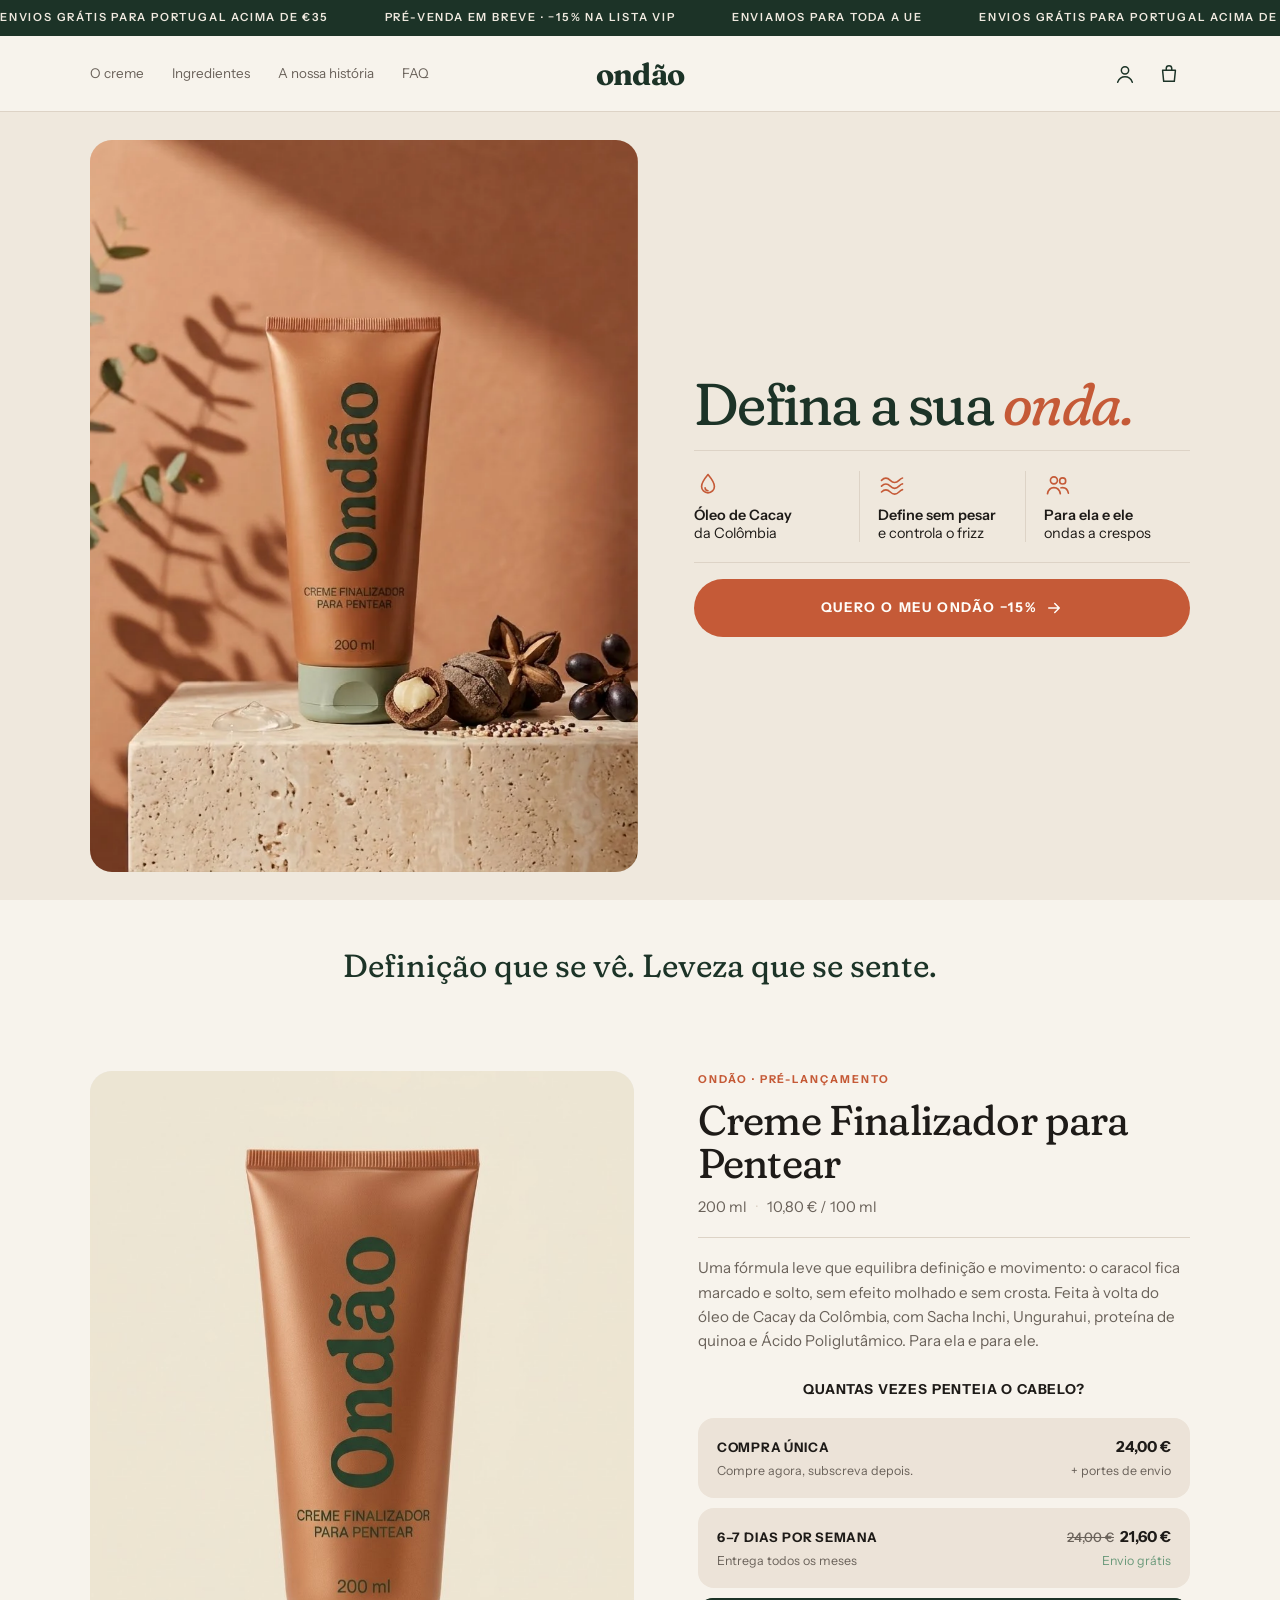
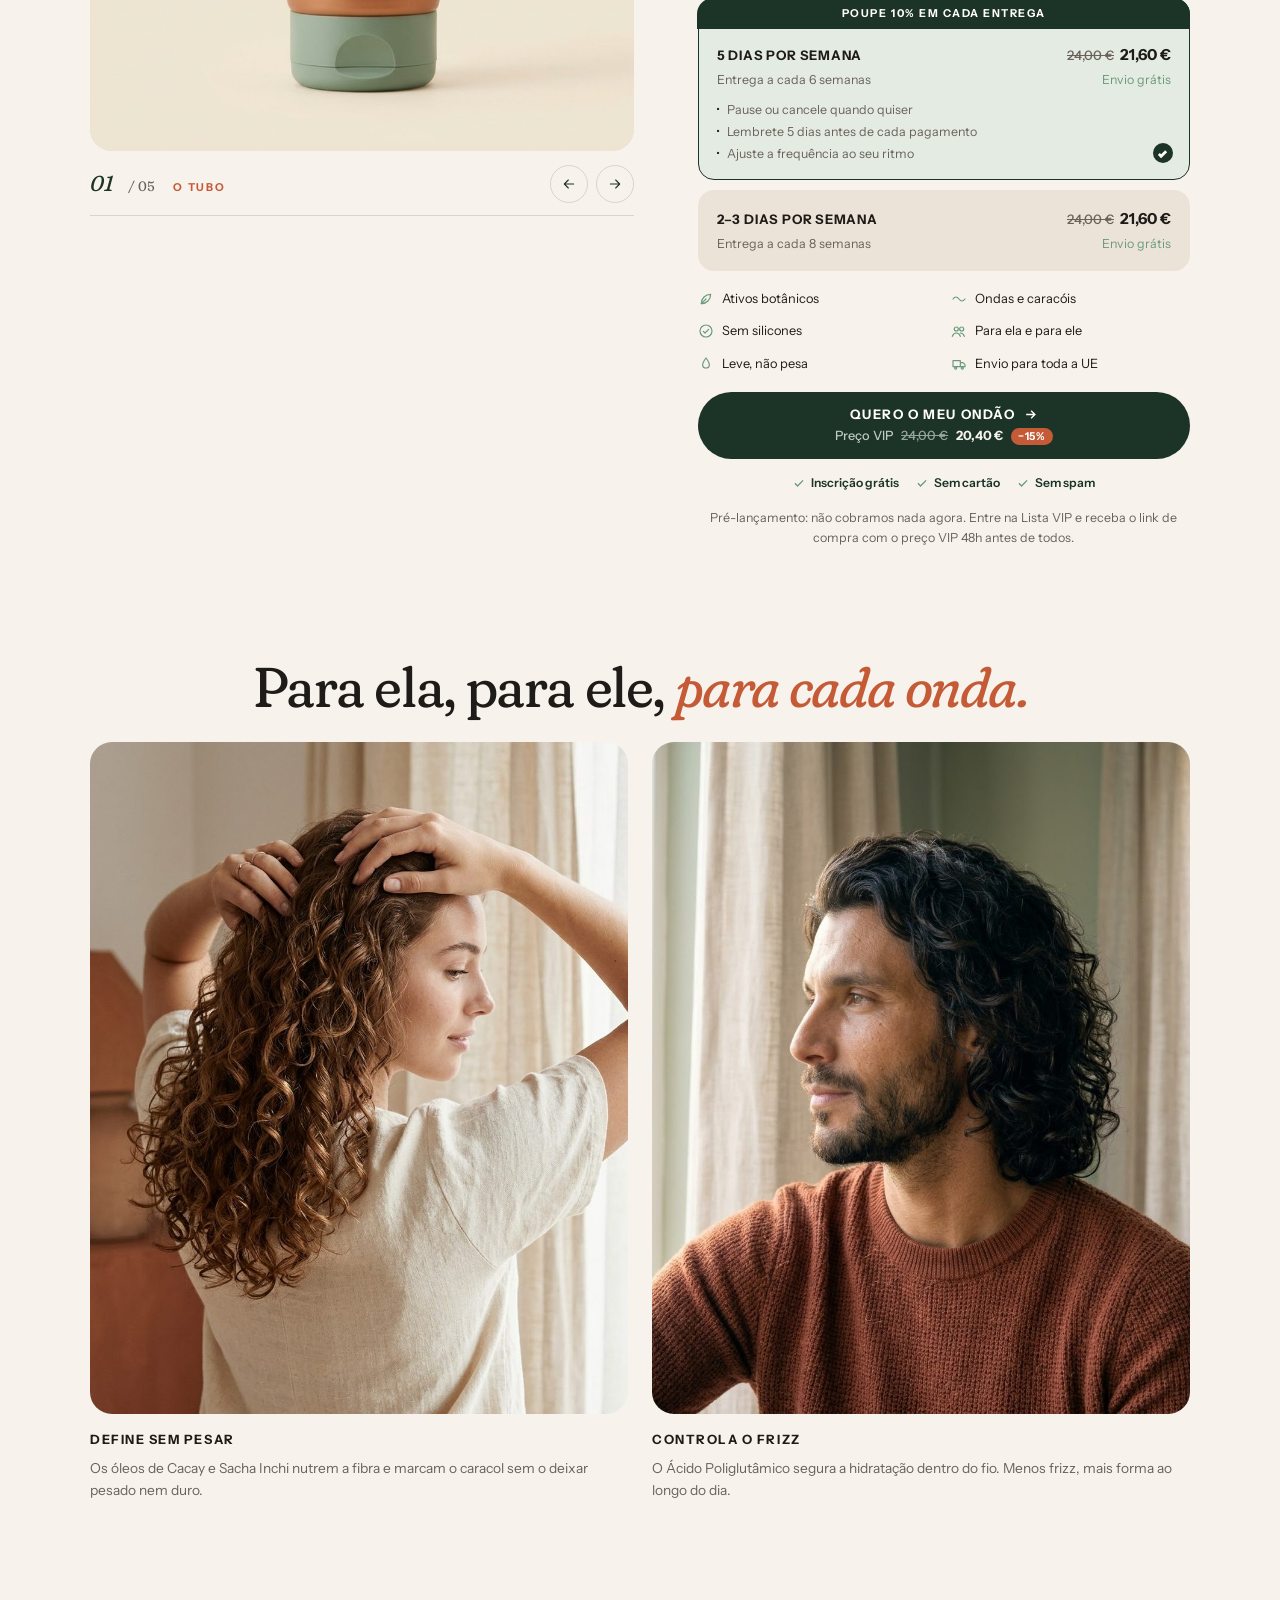
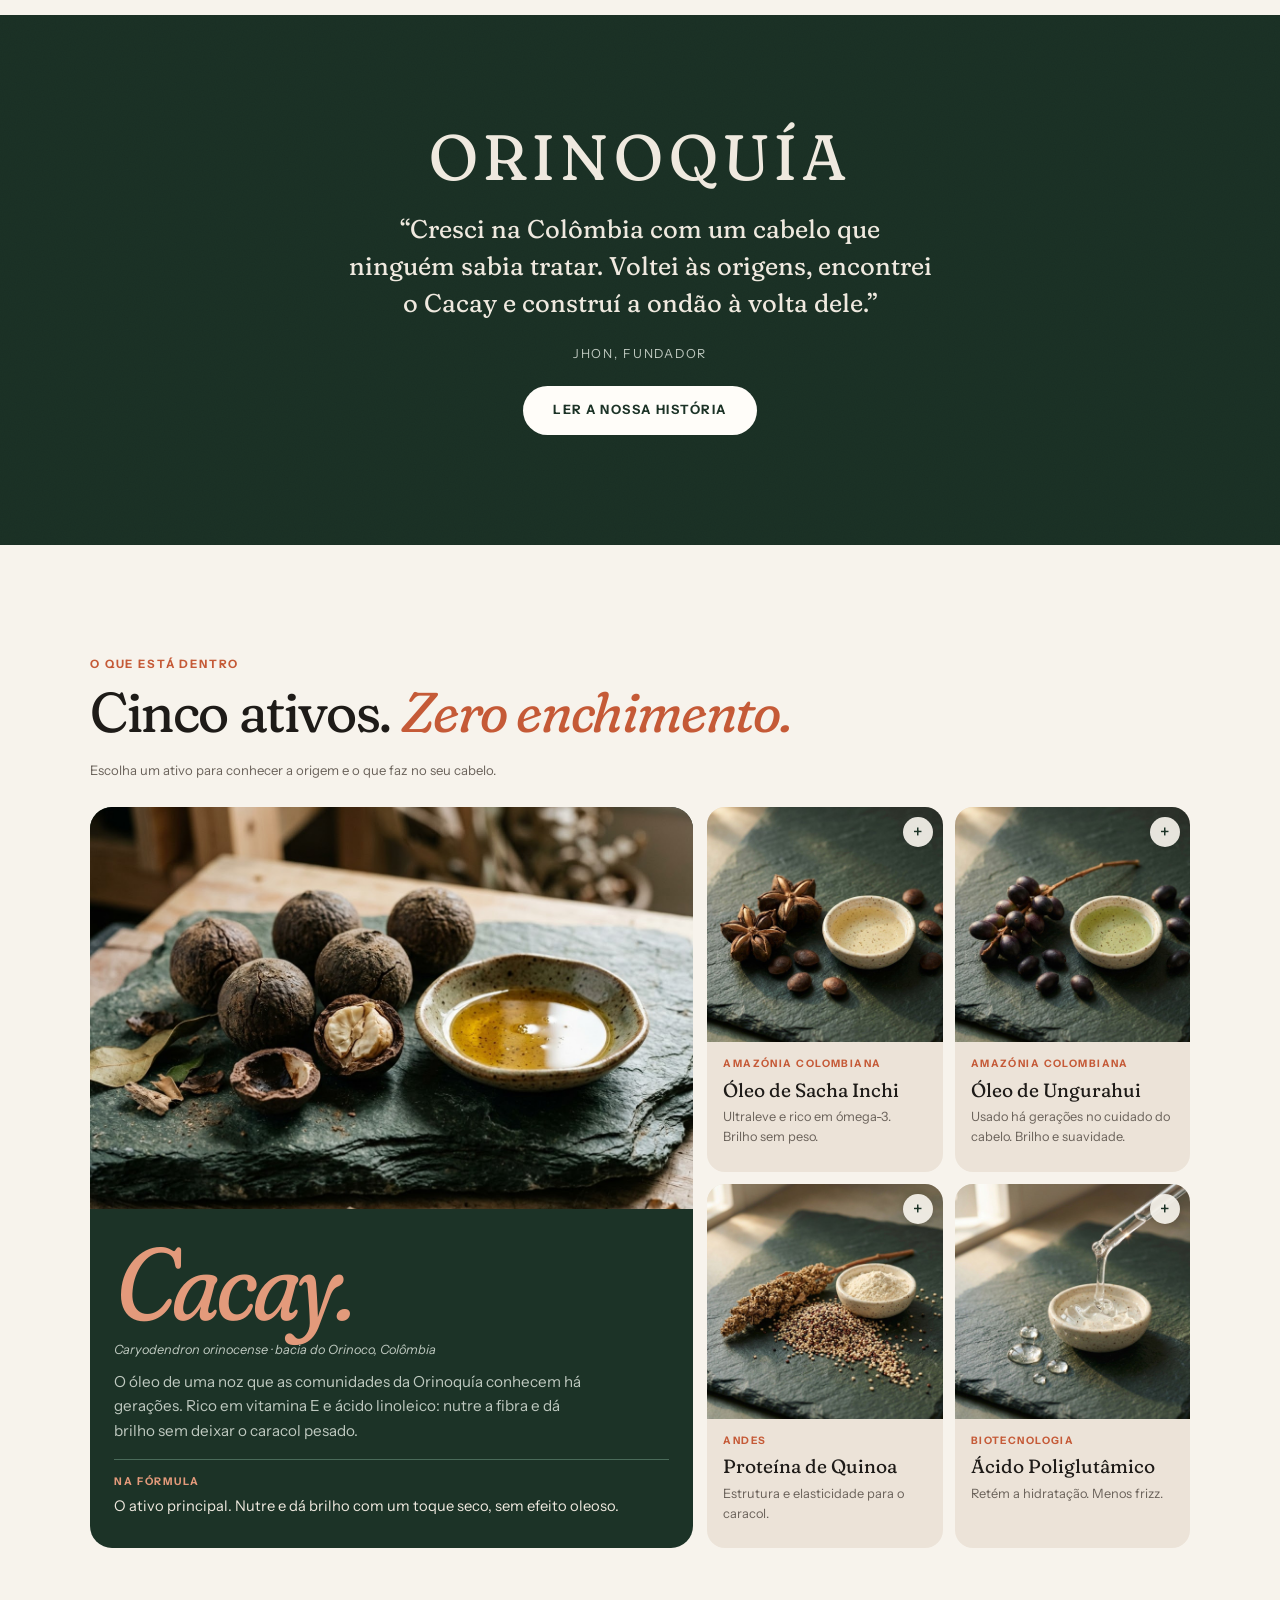
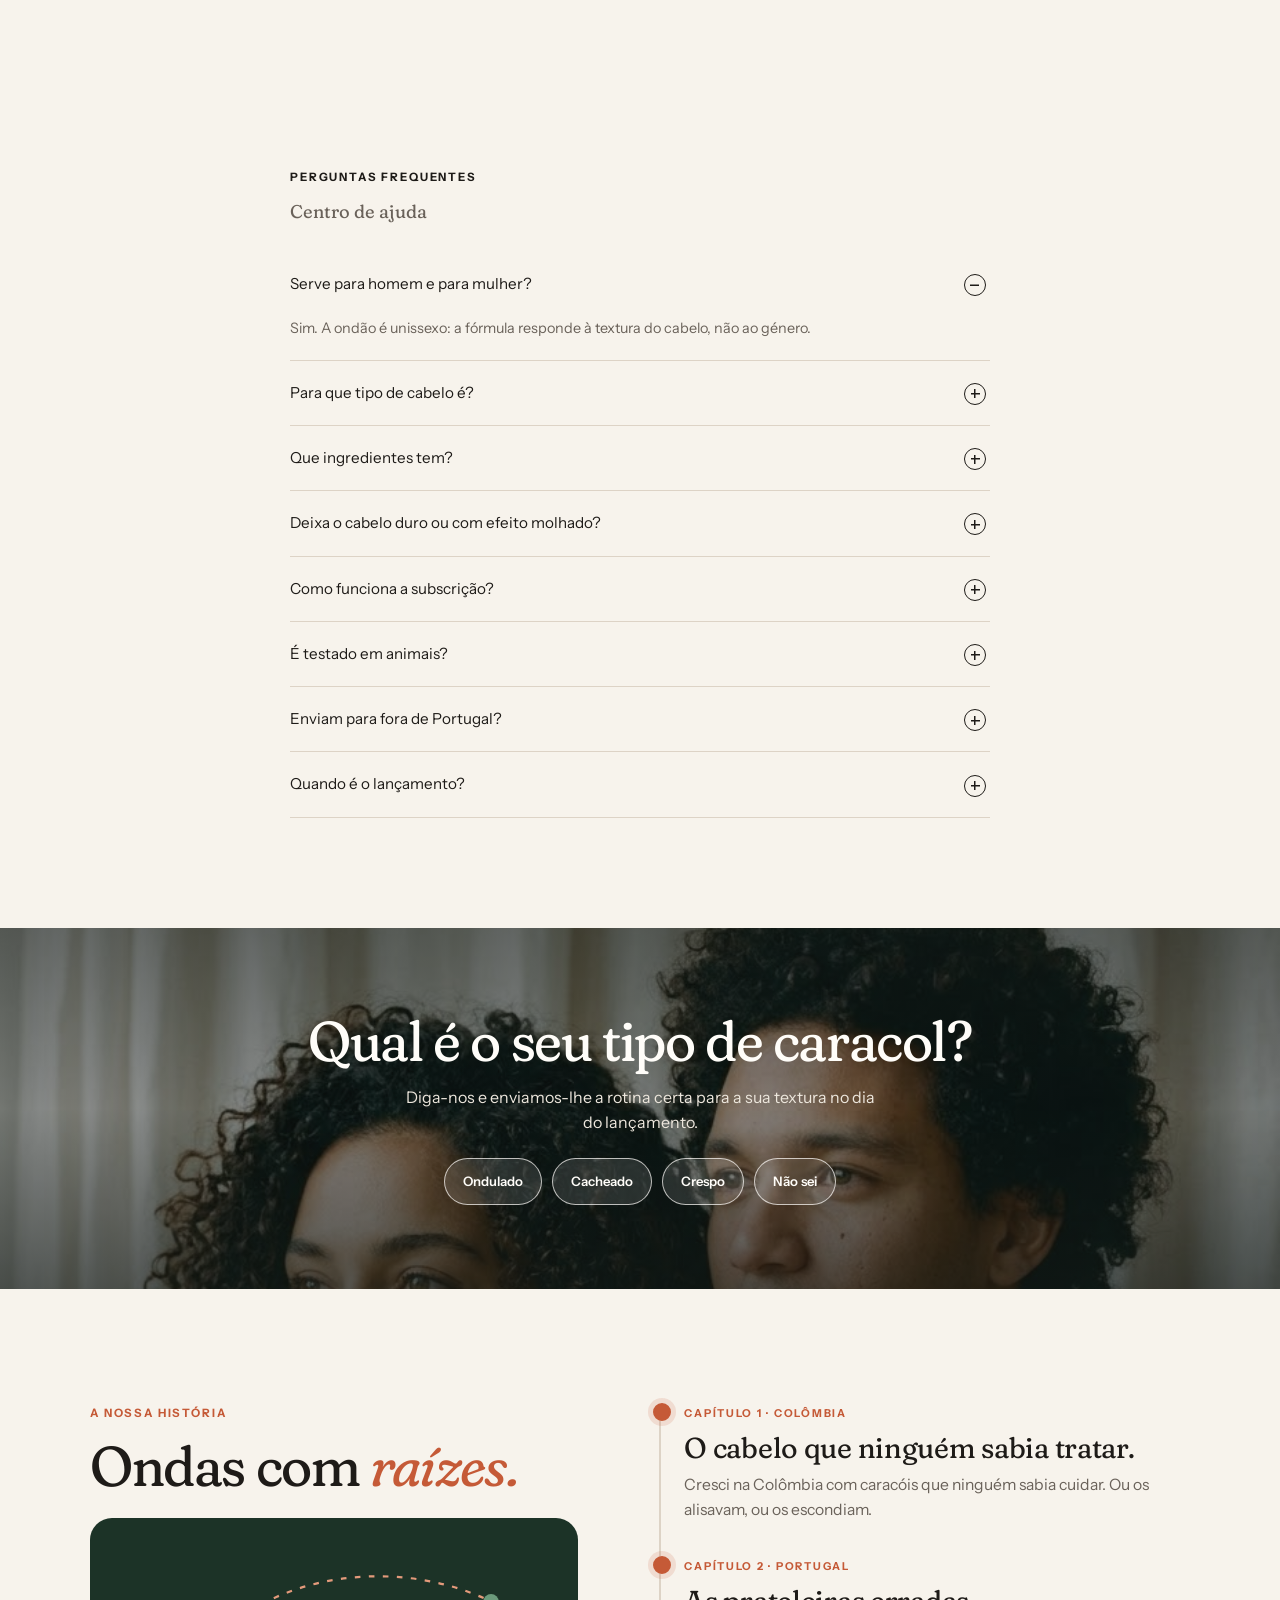
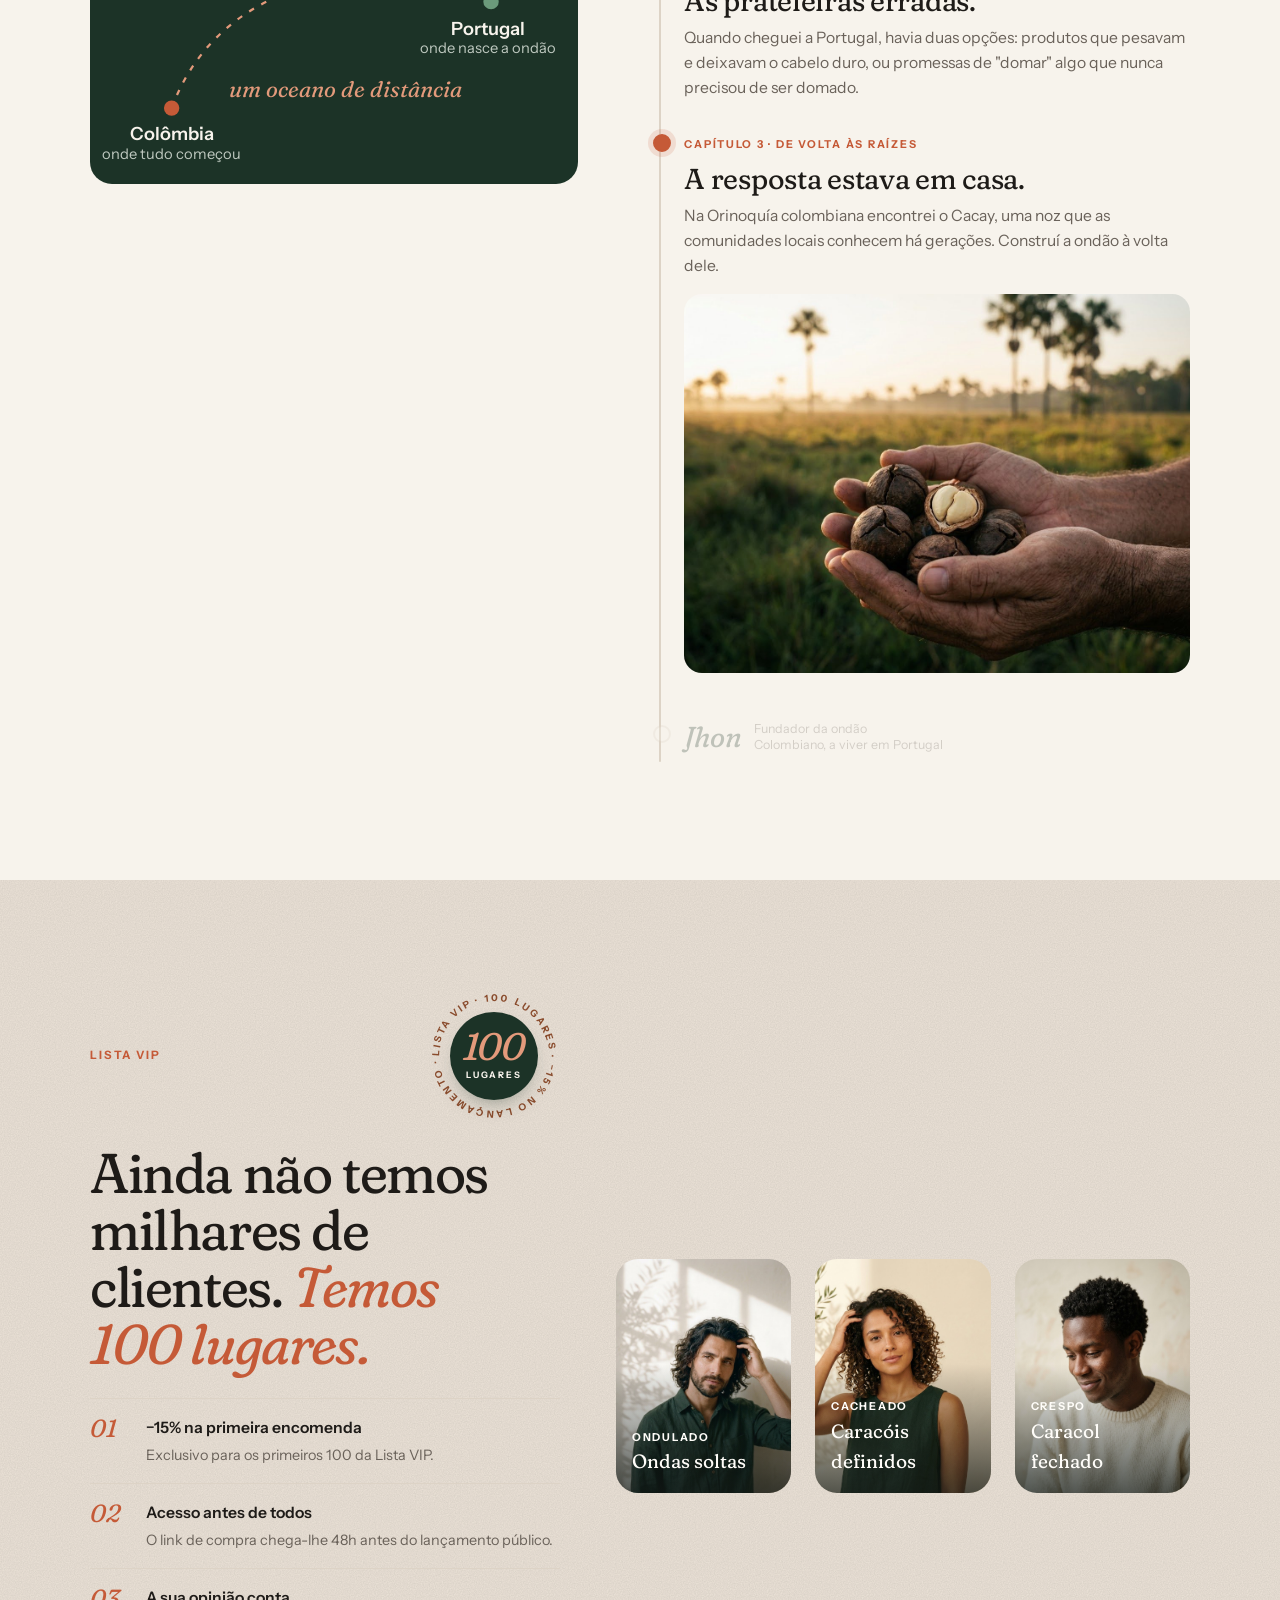
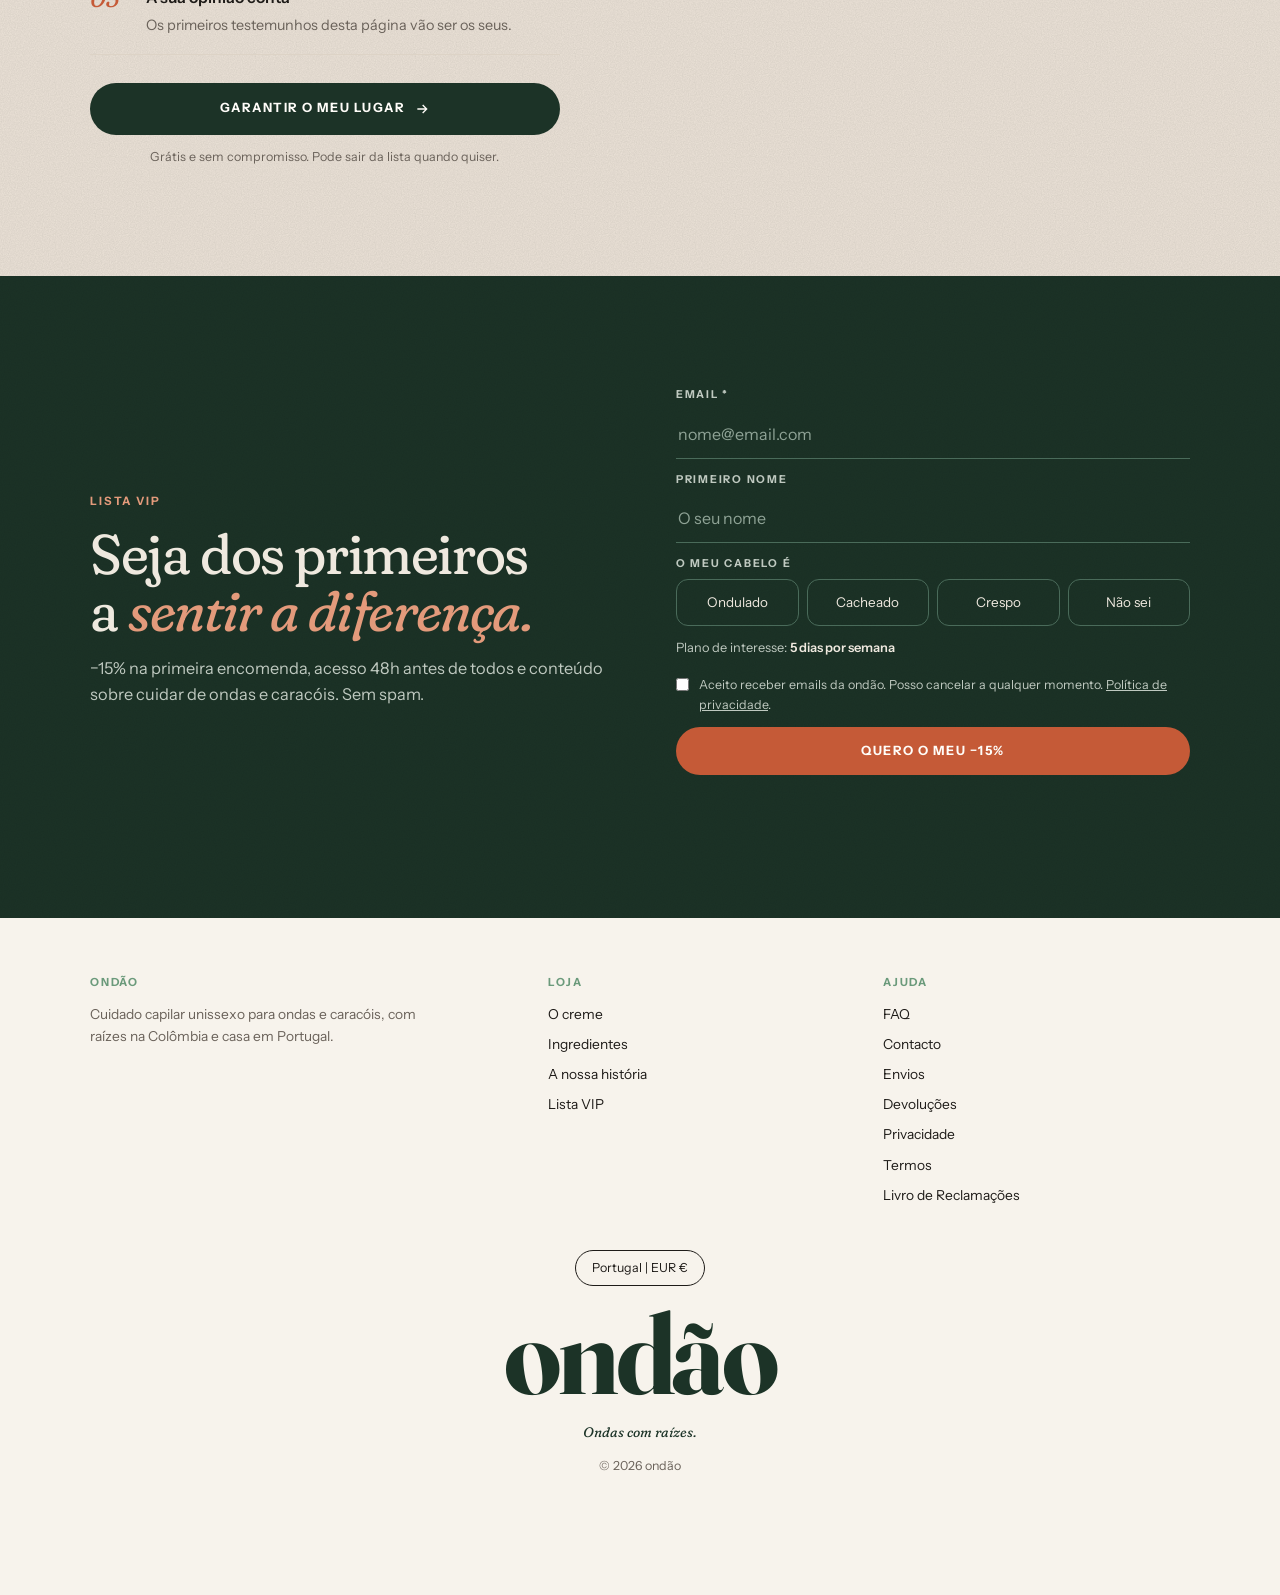
==== commit 24ce7158: "Tipografia D: Fraunces suave (SOFT 100, sem negrito) nos títulos + Instrument Sans no texto, igual a" ====
--- a/index.html
+++ b/index.html
@@ -12,7 +12,7 @@
 <script data-goatcounter="https://ondao.goatcounter.com/count" async src="https://gc.zgo.at/count.js"></script>
 <link rel="preconnect" href="https://fonts.googleapis.com">
 <link rel="preconnect" href="https://fonts.gstatic.com" crossorigin>
-<link href="https://fonts.googleapis.com/css2?family=Fraunces:opsz,wght@9..144,700&family=Instrument+Sans:ital,wght@0,400..700;1,400..700&family=Instrument+Serif:ital@0;1&display=swap" rel="stylesheet">
+<link href="https://fonts.googleapis.com/css2?family=Fraunces:ital,opsz,wght,SOFT,WONK@0,9..144,300..700,0..100,0..1;1,9..144,300..700,0..100,0..1&family=Instrument+Sans:ital,wght@0,400..700;1,400..700&display=swap" rel="stylesheet">
 
 <style>
 /* Estrutura: página de produto longa (avisos → hero com o tubo → produto e planos → benefícios → fundador → ingredientes → 100 lugares → FAQ → tipo de caracol → história → Lista VIP → rodapé). Mobile primeiro. */
@@ -22,7 +22,7 @@
   --creme:#F7F3EC; --areia:#ECE3D8; --linho:#E3DBD0; --branco:#FFFDF9;
   --tinta:#1E1B18; --cinza:#6A625A; --linha:#DDD3C6;
   --vip-txt:#EFE9DF; --vip-sub:#BFC9C0; --vip-linha:#4A6B5A; --rosa:#E39A7B;
-  --serif:"Instrument Serif", Georgia, "Times New Roman", serif;
+  --serif:"Fraunces", Georgia, "Times New Roman", serif;
   --logo:"Fraunces", Georgia, serif;
   --sans:"Instrument Sans", system-ui, -apple-system, "Segoe UI", sans-serif;
   --r:22px; --gutter:20px; --max:1180px;
@@ -45,9 +45,10 @@
 /* Tipografia */
 .caps{font-size:.72rem;letter-spacing:.16em;text-transform:uppercase;font-weight:700}
 html{font-synthesis:none}
-.h1,.h2{font-family:var(--serif);font-weight:400;letter-spacing:-.015em;line-height:1;text-wrap:balance}
-.h1{font-size:clamp(3rem,13.5vw,6.8rem)}
-.h2{font-size:clamp(2.35rem,8.6vw,4rem)}
+body{font-variation-settings:"SOFT" 100,"WONK" 0;font-variant-ligatures:no-common-ligatures}
+.h1,.h2{font-family:var(--serif);font-weight:400;letter-spacing:-.025em;line-height:1.02;text-wrap:balance}
+.h1{font-size:clamp(2.8rem,12.5vw,6.2rem)}
+.h2{font-size:clamp(2.05rem,7.6vw,3.5rem)}
 .it{font-style:italic;color:var(--terra)}
 .lead{font-size:1.02rem;color:var(--cinza);max-width:36em}
 .mini{font-size:.78rem;color:var(--cinza)}
@@ -67,14 +68,14 @@
 @keyframes corre{to{transform:translateX(-50%)}}
 header{position:sticky;top:0;z-index:50;height:var(--h-nav);background:rgba(247,243,236,.94);backdrop-filter:blur(10px);-webkit-backdrop-filter:blur(10px);border-bottom:1px solid var(--linha)}
 .nav{display:grid;grid-template-columns:1fr auto 1fr;align-items:center;height:var(--h-nav)}
-.logo{font-family:var(--logo);font-weight:700;font-size:1.9rem;color:var(--verde);text-decoration:none;letter-spacing:-.03em;line-height:1}
+.logo{font-family:var(--logo);font-weight:700;font-variation-settings:"SOFT" 0,"WONK" 0;font-size:1.9rem;color:var(--verde);text-decoration:none;letter-spacing:-.03em;line-height:1}
 .ico-btn{width:42px;height:42px;display:grid;place-items:center;background:none;border:0;cursor:pointer;color:var(--verde);border-radius:50%;text-decoration:none}
 .ico-btn svg{width:22px;height:22px;fill:none;stroke:currentColor;stroke-width:1.6;stroke-linecap:round;stroke-linejoin:round}
 .nav-dir{justify-self:end;display:flex;gap:2px}
 .menu{display:none;border-top:1px solid var(--linha);border-bottom:1px solid var(--linha);background:var(--creme)}
 .menu.aberto{display:block}
 .menu ul{list-style:none;display:grid;padding:8px 0 18px}
-.menu a{display:block;padding:12px 0;text-decoration:none;font-family:var(--serif);font-size:1.75rem;color:var(--verde)}
+.menu a{display:block;padding:12px 0;text-decoration:none;font-family:var(--serif);font-size:1.5rem;color:var(--verde)}
 .links{display:none}
 
 /* HERO — um ecrã: modelo → selo USP → produto → promessa → 3 benefícios → prova social → CTA */
@@ -91,7 +92,7 @@
 .cena .tubo{position:absolute;z-index:2;left:50%;bottom:8.6%;height:68%;width:auto;max-width:none;transform:translateX(-50%) translateY(calc(var(--p,0) * -16px)) rotate(-2deg);transform-origin:50% 100%;animation:sobe 1.1s cubic-bezier(.2,.75,.2,1) both}
 @keyframes sobe{from{opacity:0;translate:0 24px}to{opacity:1;translate:0 0}}
 .oferta{flex:none;display:grid;gap:10px;padding-top:14px;padding-bottom:16px;padding-left:max(var(--gutter),env(safe-area-inset-left,0px));padding-right:max(var(--gutter),env(safe-area-inset-right,0px));text-align:center}
-.promessa{font-family:var(--serif);font-weight:400;font-size:clamp(2.7rem,12vw,4.8rem);line-height:.95;letter-spacing:-.02em;color:var(--verde);text-wrap:balance}
+.promessa{font-family:var(--serif);font-weight:400;font-size:clamp(2.5rem,11.4vw,4.4rem);line-height:1;letter-spacing:-.03em;color:var(--verde);text-wrap:balance}
 .promessa em{font-style:italic;font-weight:400;color:var(--terra)}
 .usps{list-style:none;display:grid;grid-template-columns:repeat(3,1fr);border-top:1px solid var(--linha);border-bottom:1px solid var(--linha);padding:12px 0;text-align:center;font-size:.76rem;line-height:1.25;color:var(--tinta)}
 .usps li{display:grid;justify-items:center;align-content:start;gap:7px;padding:0 6px}
@@ -105,7 +106,7 @@
 .cta-hero svg{width:18px;height:18px;fill:none;stroke:currentColor;stroke-width:2;stroke-linecap:round;stroke-linejoin:round}
 @media (max-height:700px) and (max-width:899px){
   .oferta{gap:7px;padding-bottom:12px}
-  .promessa{font-size:clamp(2.3rem,10.5vw,3rem)}
+  .promessa{font-size:clamp(2.1rem,9.6vw,2.7rem)}
   .usps{font-size:.72rem;padding:9px 0}
   .usps svg{width:20px;height:20px}
   .cta-hero{padding:15px 24px}
@@ -113,7 +114,7 @@
 }
 
 .faixa{background:var(--creme);text-align:center;padding:30px 0}
-.faixa p{font-family:var(--serif);font-size:clamp(1.55rem,5.4vw,2.3rem);font-weight:400;color:var(--verde);text-wrap:balance}
+.faixa p{font-family:var(--serif);font-size:clamp(1.35rem,4.8vw,2rem);font-weight:400;color:var(--verde);text-wrap:balance}
 
 /* Produto */
 .produto{padding-top:8px;padding-bottom:64px}
@@ -133,7 +134,7 @@
 .pontos{display:none}
 .legenda-gal{display:flex;align-items:center;justify-content:space-between;gap:12px;margin-top:14px;padding-bottom:12px;border-bottom:1px solid var(--linha)}
 .contador{display:flex;align-items:baseline;gap:8px;font-family:var(--serif);color:var(--verde);margin:0}
-.contador b{font-weight:400;font-size:1.55rem;font-style:italic;min-width:1.4em}
+.contador b{font-weight:400;font-size:1.35rem;font-style:italic;min-width:1.4em}
 .contador span{font-size:.85rem;color:var(--cinza)}
 .contador em{font-style:normal;font-family:var(--sans);font-size:.68rem;letter-spacing:.16em;text-transform:uppercase;font-weight:700;color:var(--terra);margin-left:10px;transition:opacity .4s}
 .contador.troca b,.contador.troca em{opacity:0}
@@ -153,7 +154,7 @@
 .badges{display:flex;flex-wrap:wrap;gap:8px 16px;color:var(--salvia)}
 .badges span{display:inline-flex;align-items:center;gap:6px;font-size:.66rem;letter-spacing:.14em;text-transform:uppercase;font-weight:700}
 .badges svg,.beneficios svg{width:16px;height:16px;fill:none;stroke:currentColor;stroke-width:1.8;stroke-linecap:round;stroke-linejoin:round;flex:none}
-.prod-titulo{font-family:var(--serif);font-weight:400;font-size:clamp(2.2rem,8vw,3rem);line-height:1;letter-spacing:-.02em;color:var(--tinta)}
+.prod-titulo{font-family:var(--serif);font-weight:400;font-size:clamp(1.9rem,7vw,2.6rem);line-height:1.05;letter-spacing:-.02em;color:var(--tinta)}
 .prod-cabeca{display:grid;gap:10px;padding-bottom:18px;border-bottom:1px solid var(--linha)}
 .prod-olho{font-size:.68rem;letter-spacing:.18em;text-transform:uppercase;font-weight:700;color:var(--terra)}
 .prod-sub{font-size:.92rem;color:var(--cinza)}
@@ -243,7 +244,7 @@
 .ing>img{width:100%;height:auto;aspect-ratio:1/1;object-fit:cover;background:var(--linho)}
 .ing-txt{padding:14px 16px 18px;display:grid;gap:6px;align-content:start}
 .ing .origem{font-size:.64rem;letter-spacing:.14em;text-transform:uppercase;color:var(--terra);font-weight:700}
-.ing h4{font-family:var(--serif);font-weight:400;font-size:1.4rem;line-height:1.15}
+.ing h4{font-family:var(--serif);font-weight:400;font-size:1.2rem;line-height:1.15}
 .ing p{font-size:.8rem;color:var(--cinza)}
 
 /* 100 lugares */
@@ -254,12 +255,12 @@
 .selo-cem svg{position:absolute;inset:0;width:100%;height:100%;animation:girar 28s linear infinite}
 .selo-cem text{font:700 9.6px var(--sans);letter-spacing:.2em;fill:var(--cobre);text-transform:uppercase}
 .selo-cem .centro{position:absolute;inset:22px;border-radius:50%;background:var(--verde);color:var(--creme);display:grid;place-content:center;text-align:center;box-shadow:0 10px 24px -14px rgba(28,51,39,.7)}
-.selo-cem .centro b{font-family:var(--serif);font-style:italic;font-weight:400;font-size:2.7rem;line-height:.9;letter-spacing:-.03em;color:var(--rosa)}
+.selo-cem .centro b{font-family:var(--serif);font-style:italic;font-weight:400;font-size:2.4rem;line-height:.9;letter-spacing:-.03em;color:var(--rosa)}
 .selo-cem .centro span{font-size:.56rem;letter-spacing:.2em;text-transform:uppercase;font-weight:700;margin-top:4px}
 @keyframes girar{to{transform:rotate(360deg)}}
 .vantagens{list-style:none;margin:26px 0 28px;border-top:1px solid var(--linha)}
 .vantagens li{display:grid;grid-template-columns:46px 1fr;gap:4px 10px;padding:16px 0;border-bottom:1px solid var(--linha);font-size:.9rem;color:var(--cinza)}
-.vantagens .n{grid-row:span 2;font-family:var(--serif);font-style:italic;font-size:1.8rem;line-height:1.1;color:var(--terra)}
+.vantagens .n{grid-row:span 2;font-family:var(--serif);font-style:italic;font-size:1.55rem;line-height:1.1;color:var(--terra)}
 .vantagens b{color:var(--tinta);font-weight:600;font-size:.98rem}
 .cem .btn-cem{width:100%;gap:.7em}
 .cem .seguro{display:block;text-align:center;margin-top:12px;font-size:.78rem;color:var(--cinza)}
@@ -268,13 +269,13 @@
 .retrato::after{content:"";position:absolute;top:45%;left:0;right:0;bottom:0;background:linear-gradient(transparent,rgba(20,26,22,.72))}
 .retrato .rot{position:absolute;left:16px;right:16px;bottom:16px;z-index:2;color:var(--branco)}
 .retrato .rot b{display:block;font-size:.68rem;letter-spacing:.16em;text-transform:uppercase}
-.retrato .rot span{font-family:var(--serif);font-size:1.4rem}
+.retrato .rot span{font-family:var(--serif);font-size:1.2rem}
 .legenda{font-size:.76rem;color:var(--cinza);margin-top:14px}
 .cem-fotos{min-width:0;margin-top:36px}
 
 /* FAQ */
 .faq{max-width:780px}
-.faq .ajuda{font-family:var(--serif);font-size:1.3rem;color:var(--cinza)}
+.faq .ajuda{font-family:var(--serif);font-size:1.15rem;color:var(--cinza)}
 details{border-bottom:1px solid var(--linha)}
 summary{list-style:none;cursor:pointer;padding:20px 40px 20px 0;font-size:.95rem;position:relative}
 summary::-webkit-details-marker{display:none}
@@ -307,7 +308,7 @@
 @keyframes halo{0%{opacity:.8;transform:scale(.4)}100%{opacity:0;transform:scale(2.2)}}
 .rota .lugar{font:600 13px var(--sans);fill:var(--creme)}
 .rota .sub{font:400 10.5px var(--sans);fill:var(--vip-sub)}
-.rota .meio{font:italic 400 18px var(--serif);fill:var(--rosa)}
+.rota .meio{font:italic 400 16px var(--serif);fill:var(--rosa)}
 .rota p{font-size:.86rem;color:var(--vip-sub);margin-top:10px}
 .capitulos{position:relative;padding-left:34px}
 .capitulos::before,.capitulos .linha{content:"";position:absolute;left:9px;top:8px;bottom:8px;width:2px;border-radius:2px;background:var(--linha)}
@@ -317,12 +318,12 @@
 .capitulo::before{content:"";position:absolute;left:-31px;top:4px;width:14px;height:14px;border-radius:50%;background:var(--creme);border:2px solid var(--linha);transition:border-color .4s,background .4s}
 .capitulo.ver::before{border-color:var(--terra);background:var(--terra);box-shadow:0 0 0 5px rgba(197,90,55,.15)}
 .capitulo .rotulo{font-size:.68rem;letter-spacing:.16em;text-transform:uppercase;font-weight:700;color:var(--terra)}
-.capitulo h3{font-family:var(--serif);font-weight:400;font-size:1.8rem;line-height:1.15;margin:6px 0 8px;letter-spacing:-.01em}
+.capitulo h3{font-family:var(--serif);font-weight:400;font-size:1.55rem;line-height:1.15;margin:6px 0 8px;letter-spacing:-.01em}
 .capitulo p{font-size:.98rem;color:var(--cinza)}
 .capitulo .foto-cap{margin-top:16px;border-radius:18px;overflow:hidden;aspect-ratio:4/3}
 .capitulo .foto-cap img{width:100%;height:100%;object-fit:cover}
 .assina{display:flex;align-items:center;gap:12px;margin-top:4px}
-.assina b{font-family:var(--serif);font-style:italic;font-weight:400;font-size:2.1rem;color:var(--verde);line-height:1}
+.assina b{font-family:var(--serif);font-style:italic;font-weight:400;font-size:1.8rem;color:var(--verde);line-height:1}
 .assina span{font-size:.78rem;color:var(--cinza);line-height:1.3}
 
 /* Lista VIP */
@@ -369,7 +370,7 @@
 .pop-in{position:relative;display:grid;gap:14px;padding:30px 26px 26px}
 .pop-fechar{position:absolute;top:12px;right:12px;z-index:2;width:40px;height:40px;border-radius:50%;border:0;background:rgba(255,253,249,.92);color:var(--verde);font-size:1.4rem;line-height:1;cursor:pointer}
 .pop .logo{color:#FFFDF9;font-size:1.7rem}
-.pop-titulo{font-family:var(--serif);font-weight:400;font-size:3rem;line-height:1;margin-top:40px}
+.pop-titulo{font-family:var(--serif);font-weight:400;font-size:2.6rem;line-height:1;margin-top:40px}
 .pop-titulo em{font-style:italic;color:var(--rosa);font-weight:600}
 .pop-sub{font-size:.95rem;color:#EDE7DD}
 .pop-sub b{display:block;color:#FFFDF9}
@@ -406,7 +407,7 @@
   .cena{flex:1.05 1 0;border-radius:var(--r)}
   .selo-usp{width:104px;height:104px;font-size:.58rem;right:3%;top:4%}
   .oferta{flex:.95 1 0;align-content:center;text-align:left;gap:16px;padding:0}
-  .promessa{font-size:clamp(4rem,5.4vw,5.8rem)}
+  .promessa{font-size:clamp(3.4rem,4.6vw,5rem)}
   .prova{justify-content:flex-start}
   .usps{font-size:.9rem;padding:20px 0;text-align:left}
   .usps li{justify-items:start;padding:0 18px}
@@ -426,7 +427,7 @@
   .cem-fotos{margin-top:0}
   .historia-grid{grid-template-columns:.95fr 1.05fr;gap:72px}
   .historia-esq{position:sticky;top:120px}
-  .capitulo h3{font-size:2.1rem}
+  .capitulo h3{font-size:1.8rem}
   .vip .wrap{grid-template-columns:1fr 1fr;gap:72px;align-items:center;padding-top:110px;padding-bottom:110px}
   .tipos-f{grid-template-columns:repeat(4,1fr)}
   .foot-grid{grid-template-columns:1.4fr 1fr 1fr}
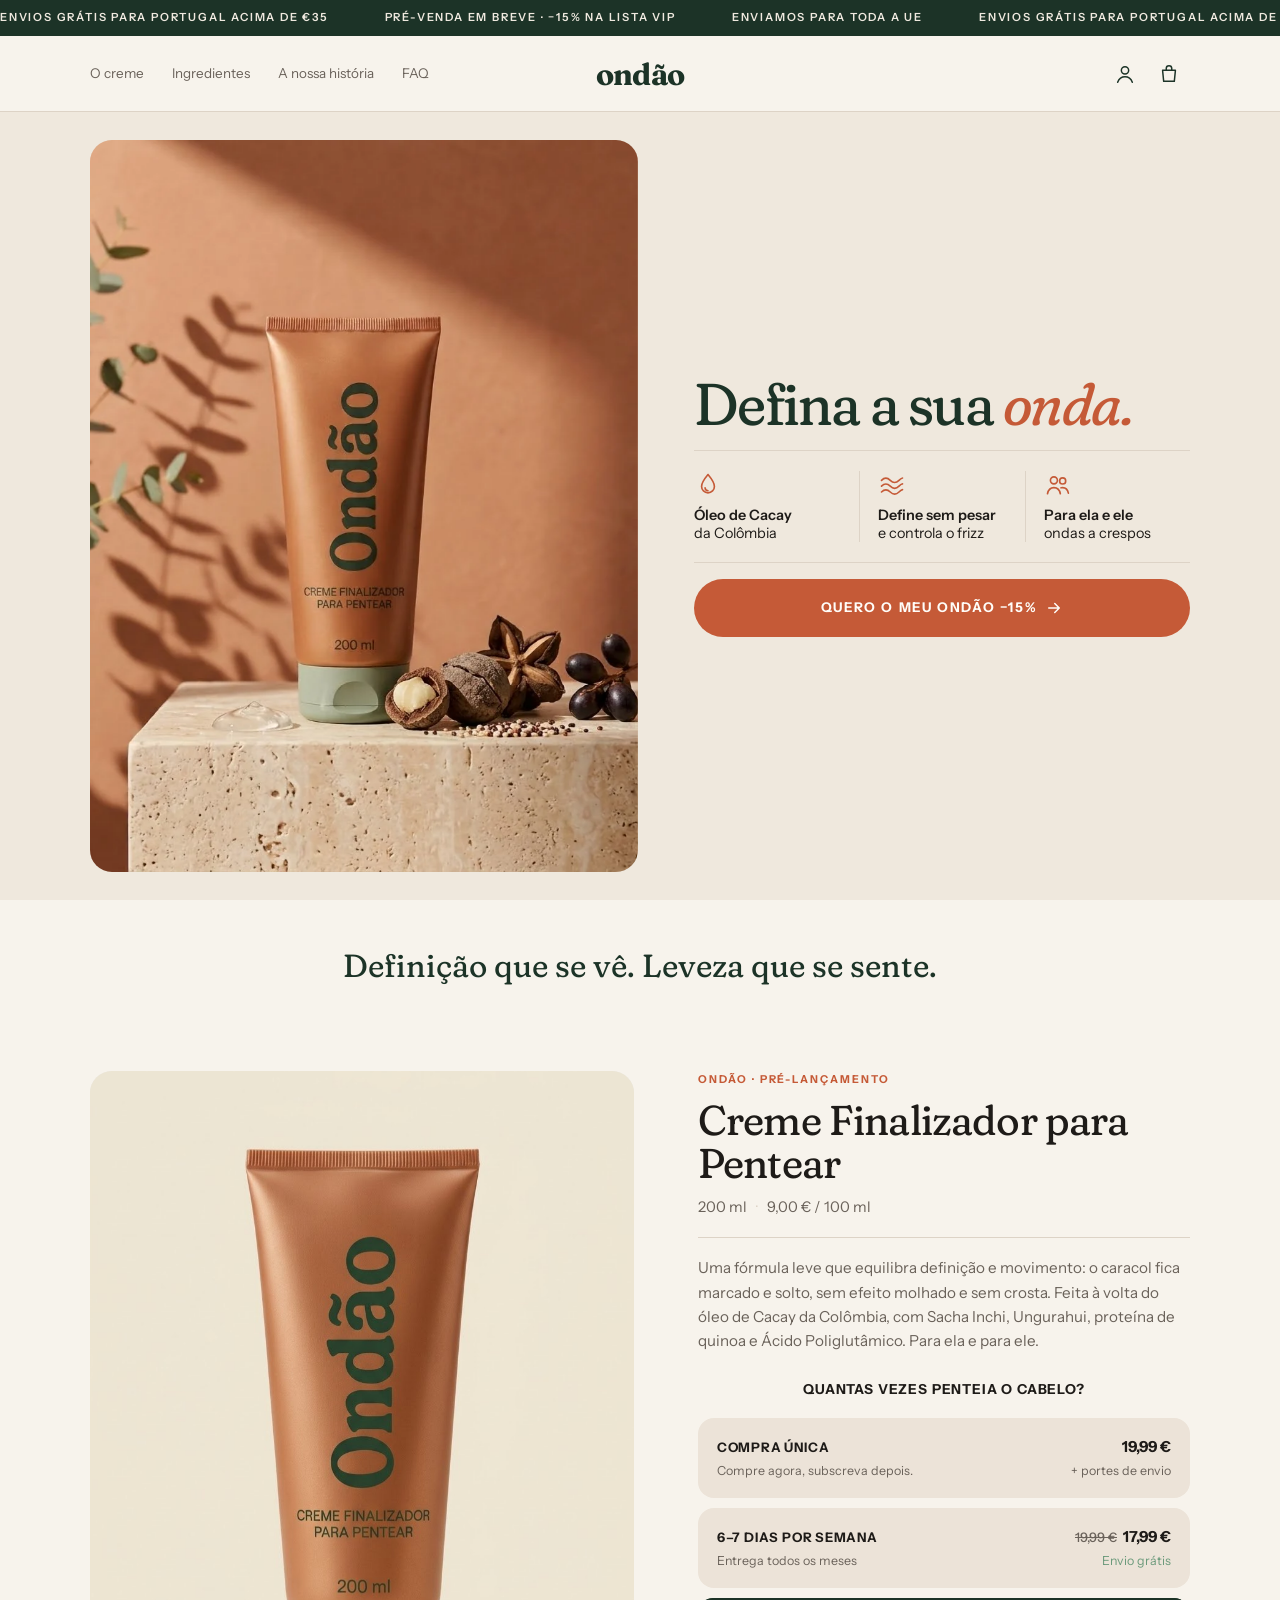
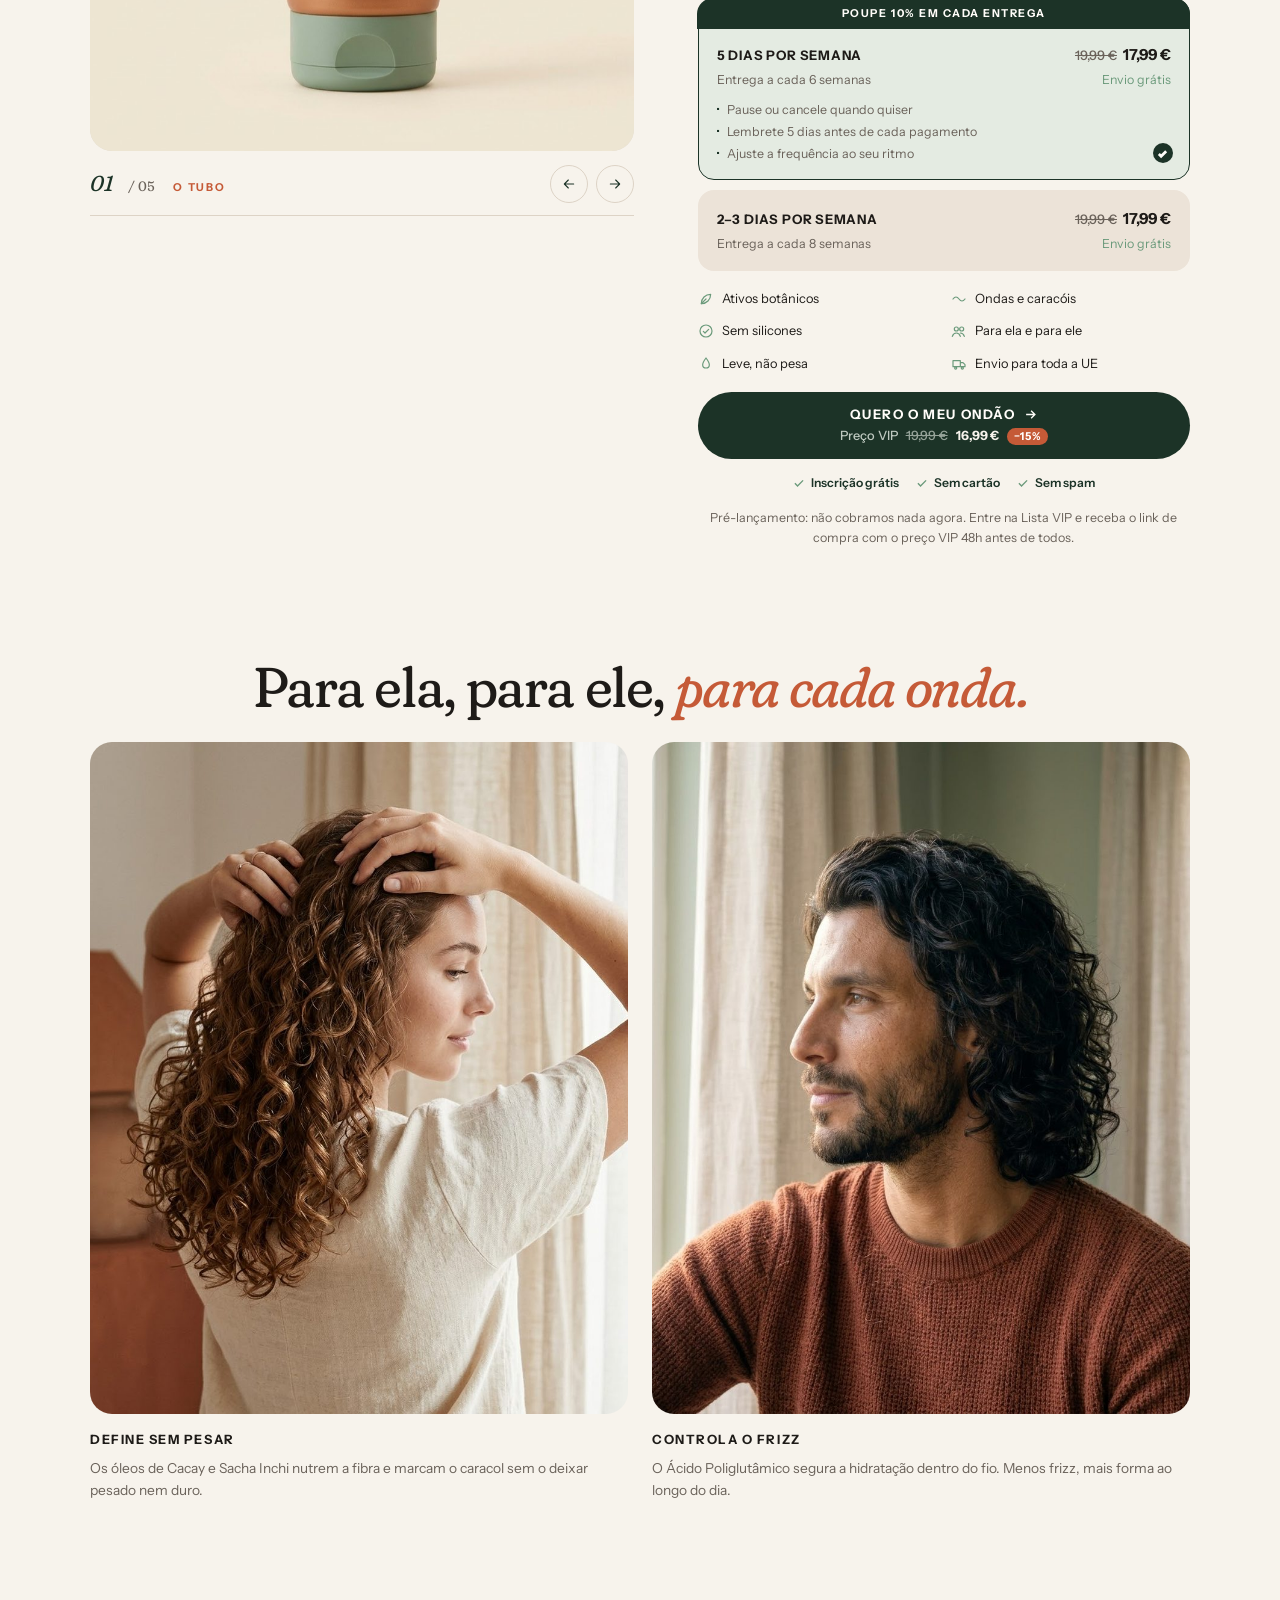
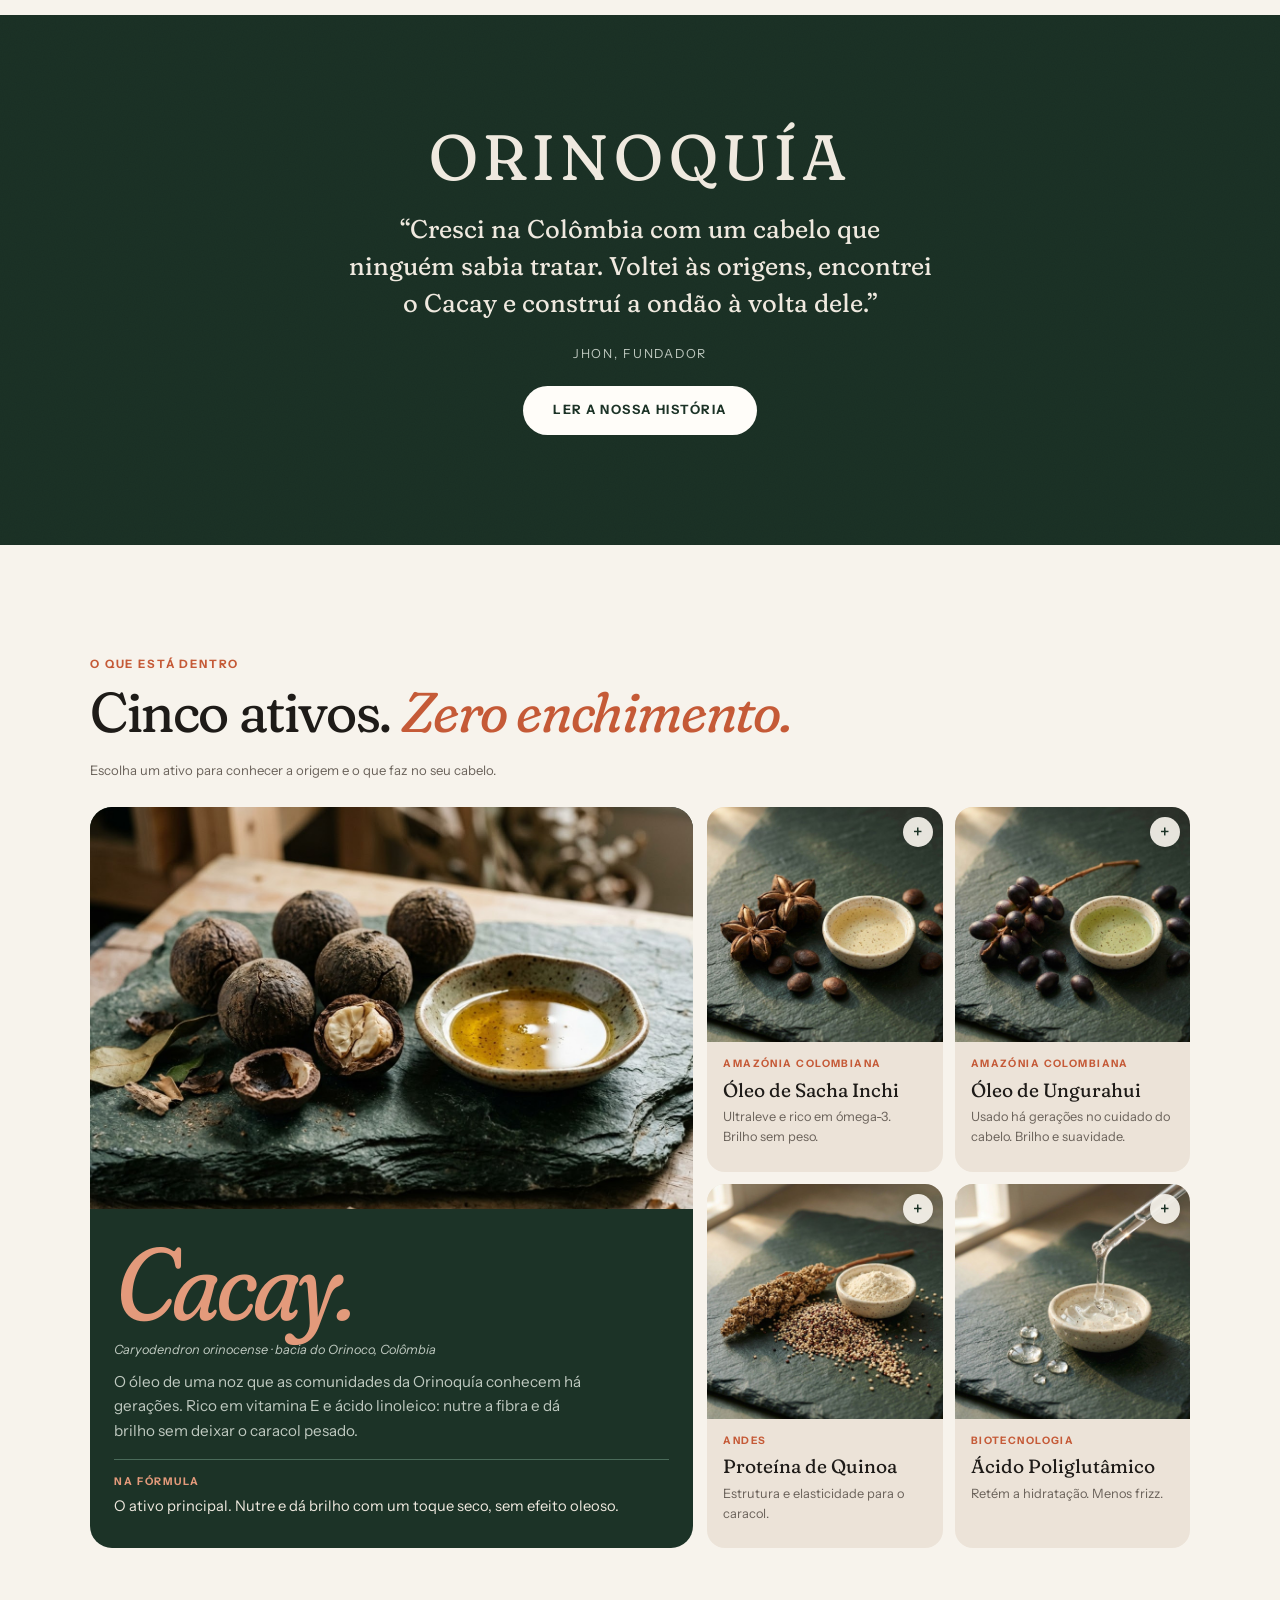
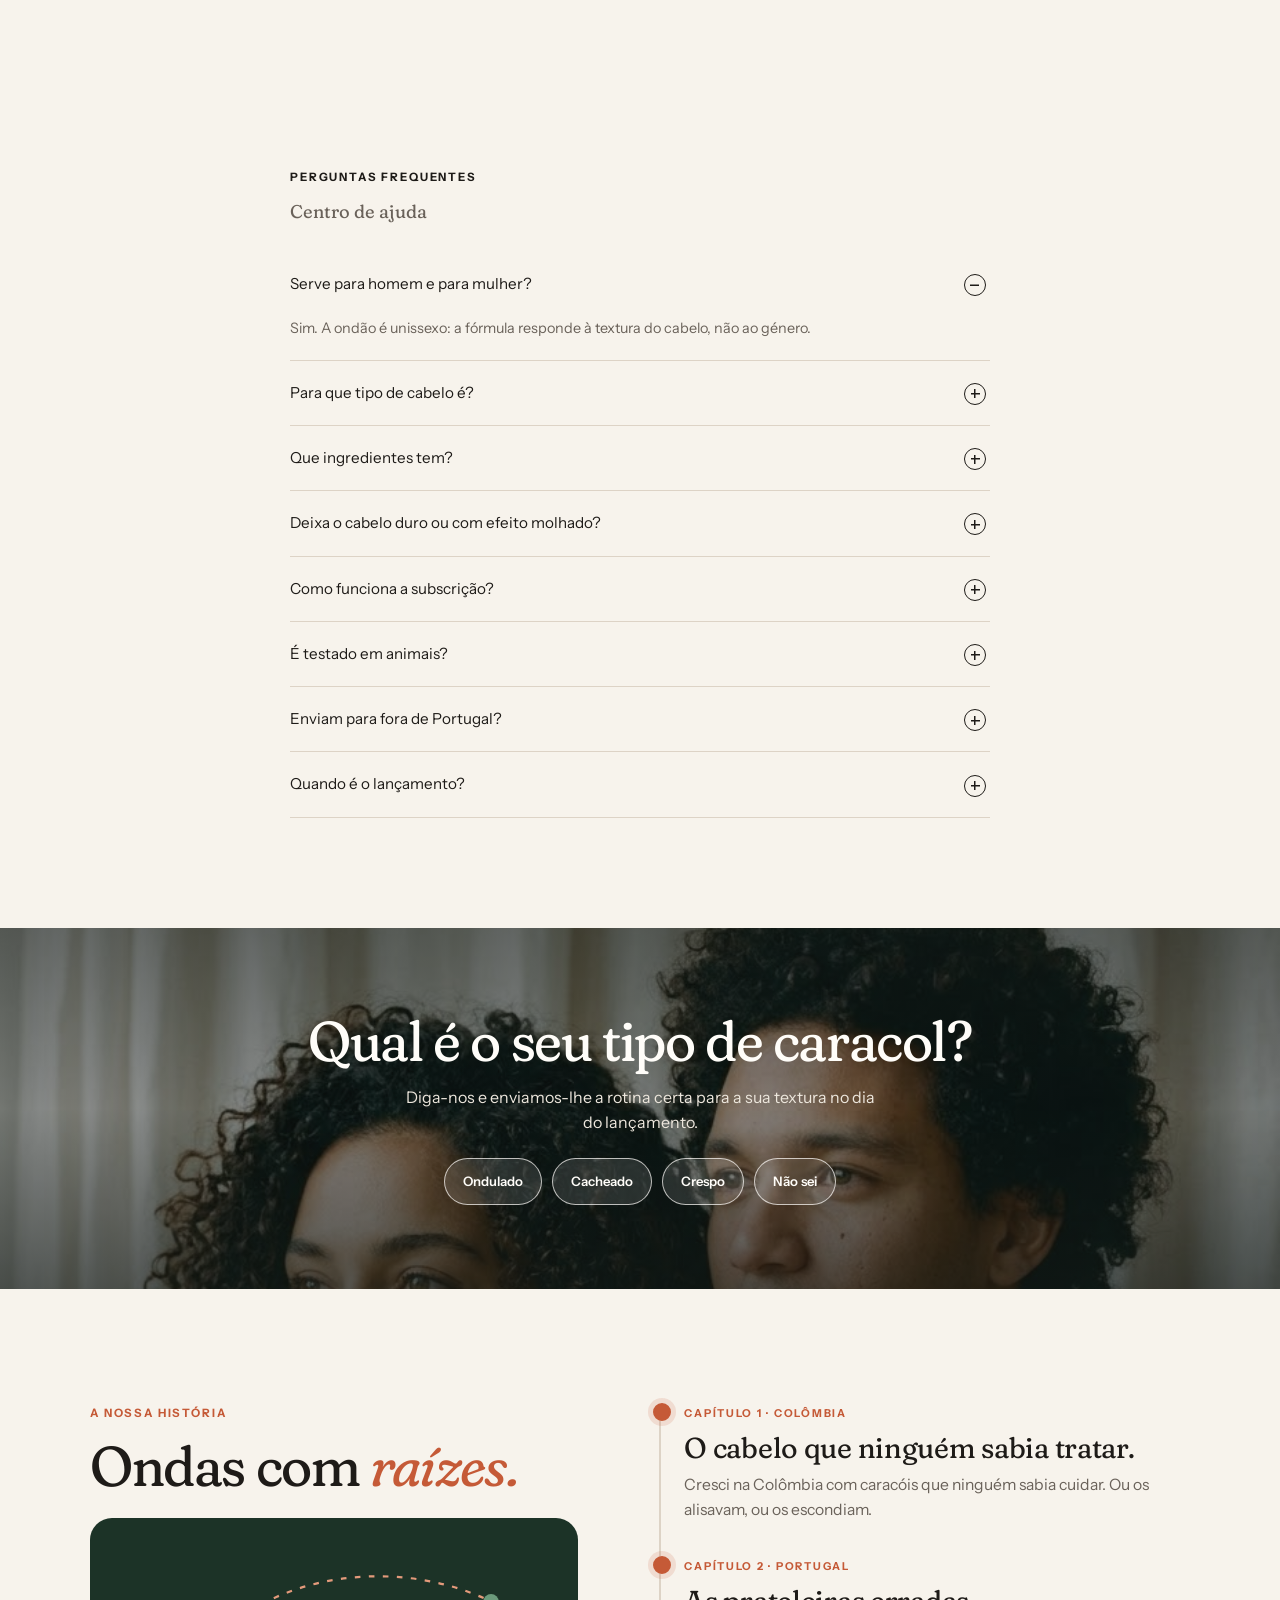
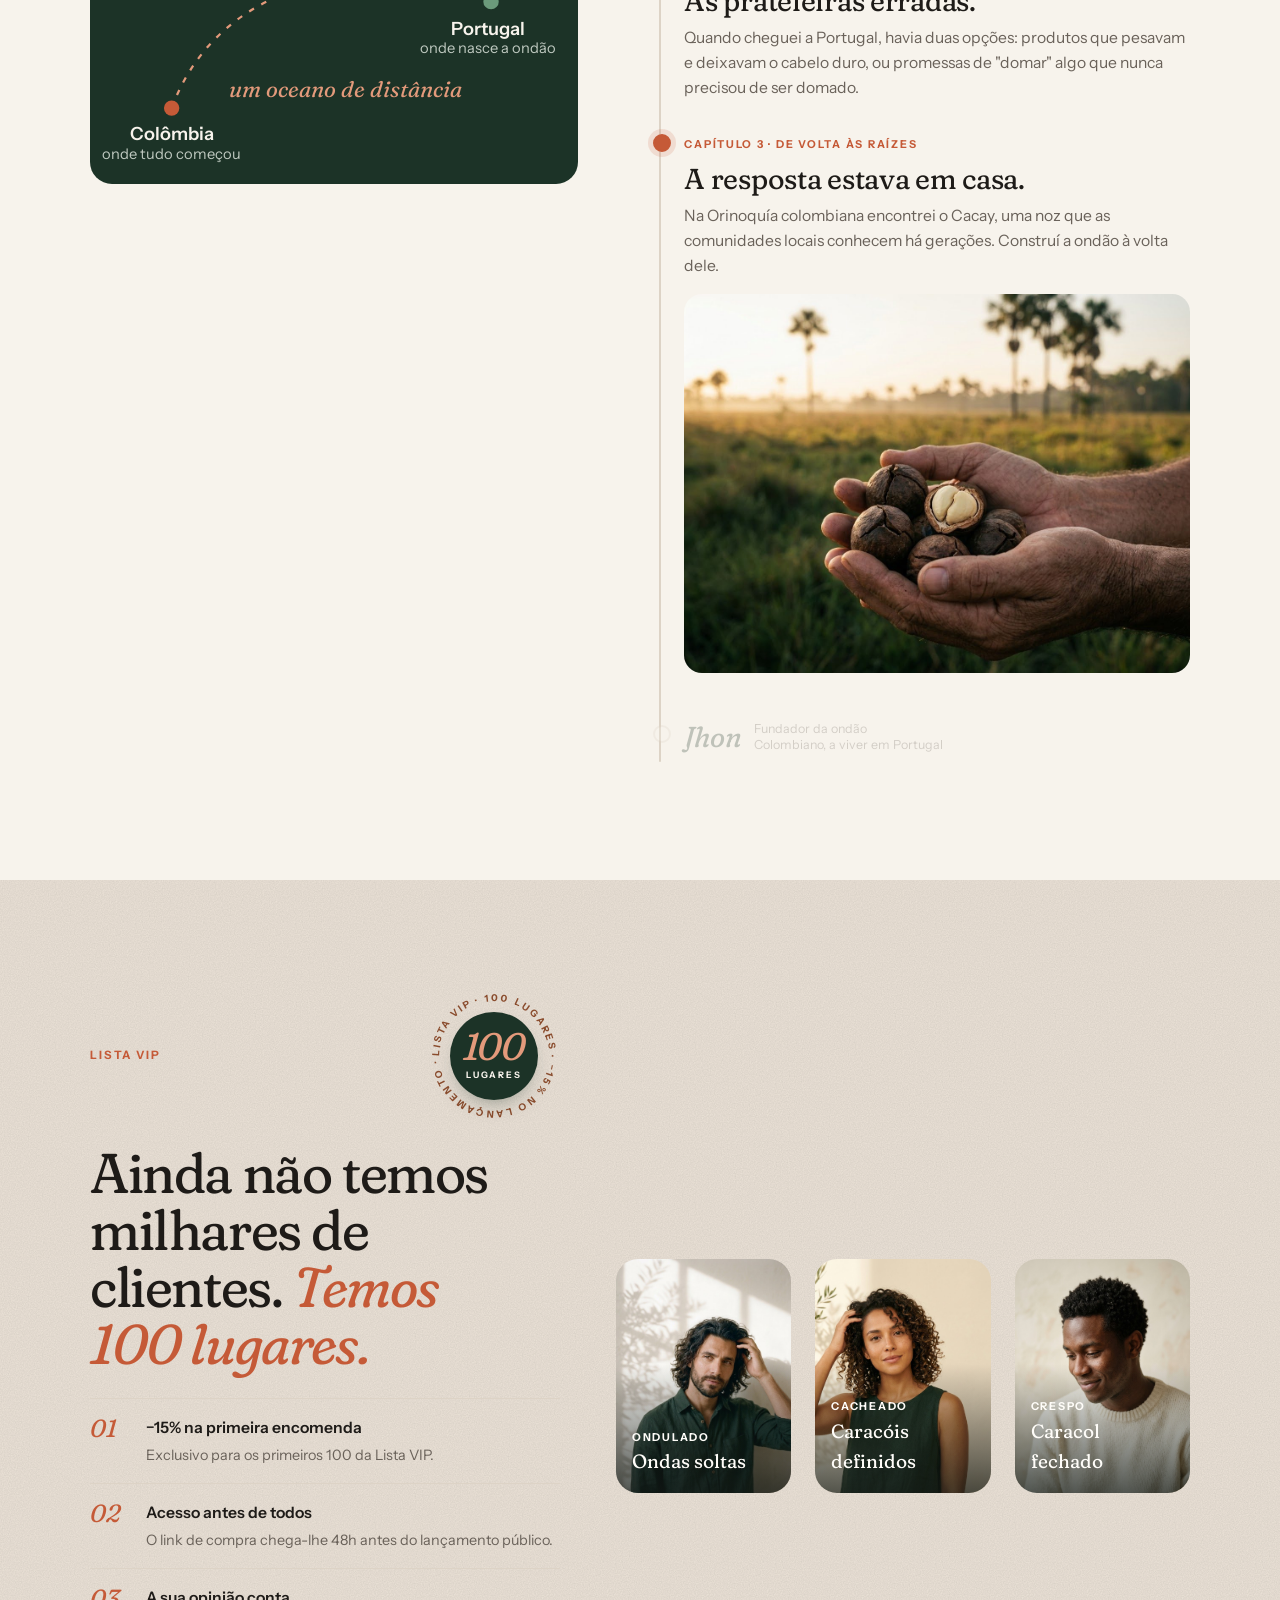
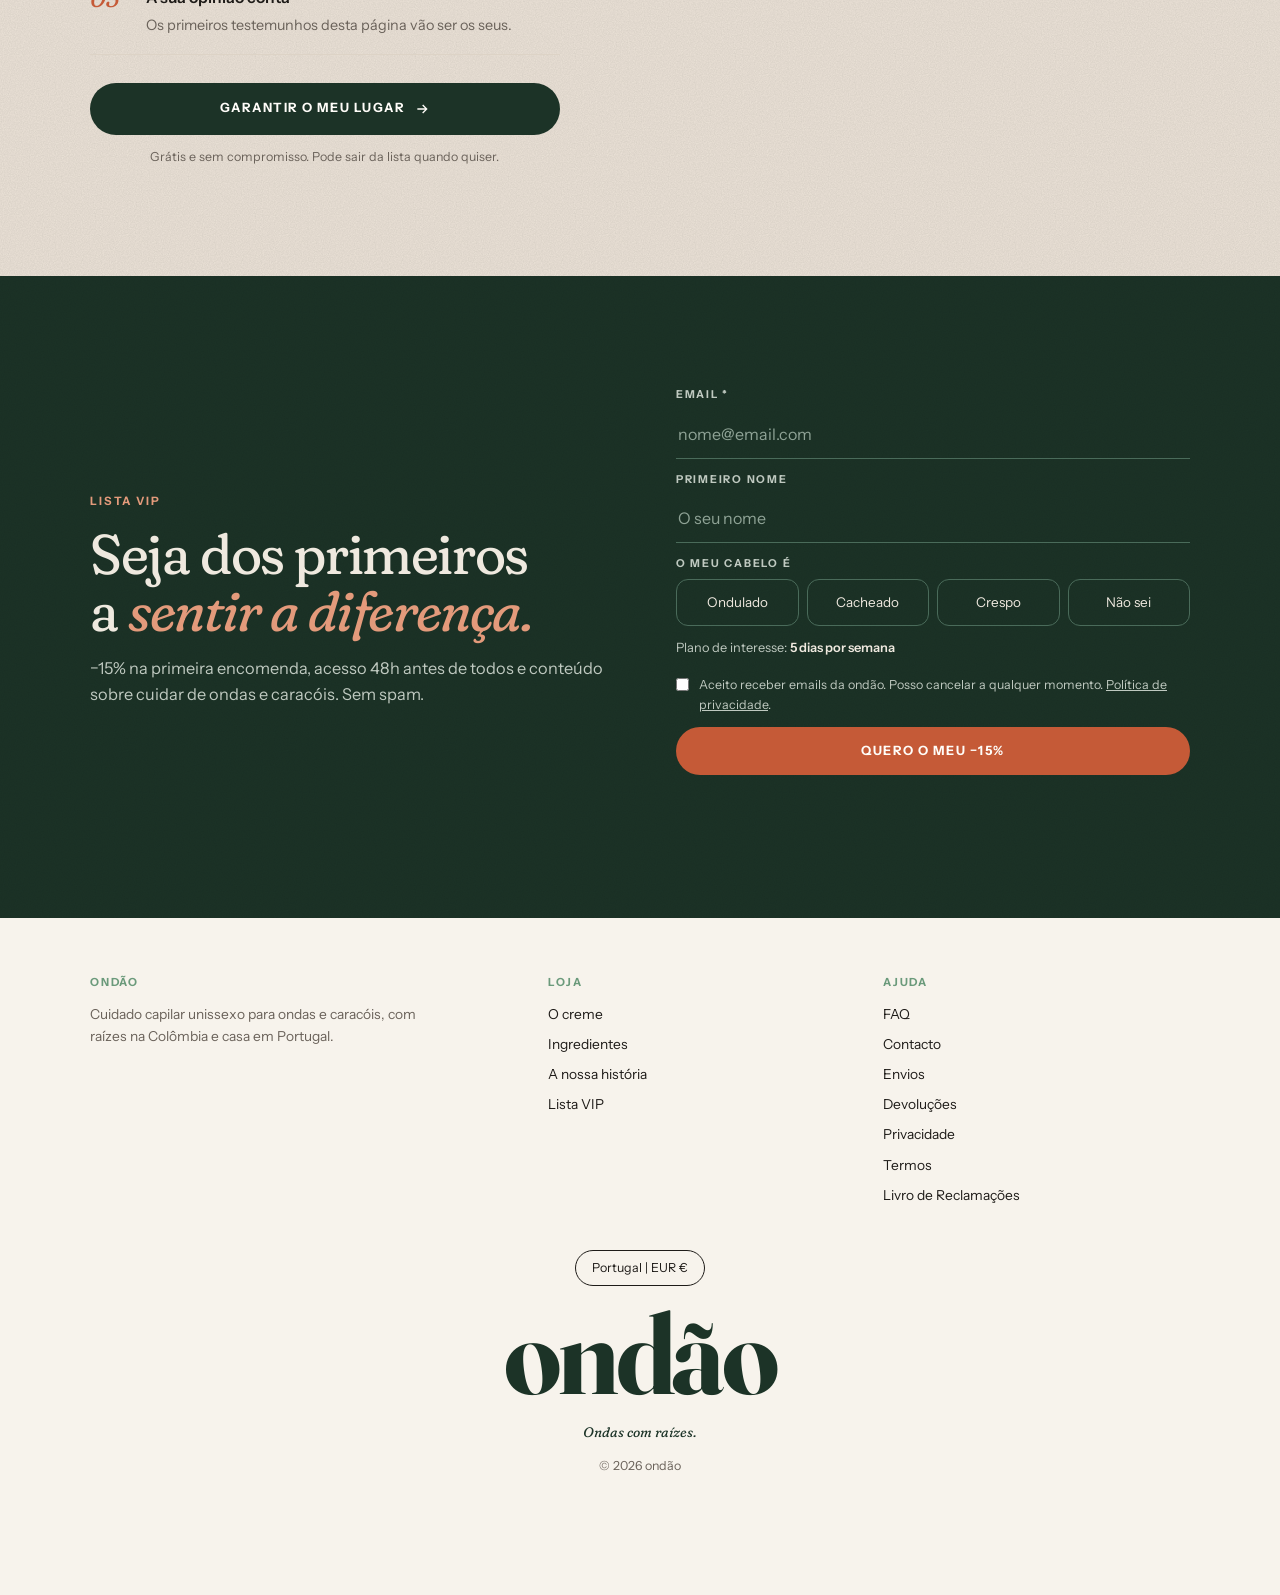
==== commit e7734c70: "Preço passa a 19,99 € (VIP/lançamento 16,99 €; subscrição 17,99 €) Co-Authored-By: Claude Opus 5.5 <" ====
--- a/index.html
+++ b/index.html
@@ -538,7 +538,7 @@
       <div class="prod-cabeca">
         <span class="prod-olho">ondão · Pré-lançamento</span>
         <h2 class="prod-titulo">Creme Finalizador para Pentear</h2>
-        <p class="prod-sub">200 ml <span aria-hidden="true">·</span> <span id="por100">10,80 € / 100 ml</span></p>
+        <p class="prod-sub">200 ml <span aria-hidden="true">·</span> <span id="por100">10,00 € / 100 ml</span></p>
       </div>
 
       <p class="prod-desc">Uma fórmula leve que equilibra definição e movimento: o caracol fica marcado e solto, sem efeito molhado e sem crosta. Feita à volta do óleo de Cacay da Colômbia, com Sacha Inchi, Ungurahui, proteína de quinoa e Ácido Poliglutâmico. Para ela e para ele.</p>
@@ -588,7 +588,7 @@
         <li><svg viewBox="0 0 24 24"><path d="M3 7h11v9H3zM14 10h4l3 3v3h-7"/><circle cx="7" cy="18" r="1.6"/><circle cx="17" cy="18" r="1.6"/></svg>Envio para toda a UE</li>
       </ul>
 
-      <button class="btn btn-verde btn-full btn-preco" id="comprar" type="button"><span class="l1">Quero o meu ondão <svg width="15" height="15" viewBox="0 0 24 24" fill="none" stroke="currentColor" stroke-width="2.2" aria-hidden="true"><path d="M5 12h14M13 6l6 6-6 6"/></svg></span><span class="l2" id="comprar-preco">Preço VIP <s>24,00 €</s> <b>20,40 €</b> <span class="tag">−15%</span></span></button>
+      <button class="btn btn-verde btn-full btn-preco" id="comprar" type="button"><span class="l1">Quero o meu ondão <svg width="15" height="15" viewBox="0 0 24 24" fill="none" stroke="currentColor" stroke-width="2.2" aria-hidden="true"><path d="M5 12h14M13 6l6 6-6 6"/></svg></span><span class="l2" id="comprar-preco">Preço VIP <s>19,99 €</s> <b>16,99 €</b> <span class="tag">−15%</span></span></button>
       <ul class="garantias"><li><svg viewBox="0 0 24 24" aria-hidden="true"><path d="M5 12.5l4.5 4.5L19 7.5"/></svg>Inscrição grátis</li><li><svg viewBox="0 0 24 24" aria-hidden="true"><path d="M5 12.5l4.5 4.5L19 7.5"/></svg>Sem cartão</li><li><svg viewBox="0 0 24 24" aria-hidden="true"><path d="M5 12.5l4.5 4.5L19 7.5"/></svg>Sem spam</li></ul>
       <p class="nota-compra">Pré-lançamento: não cobramos nada agora. Entre na Lista VIP e receba o link de compra com o preço VIP 48h antes de todos.</p>
     </div>
@@ -864,17 +864,23 @@
 
 <button class="topo-btn" id="topo-btn" type="button" aria-label="Voltar ao topo"><svg viewBox="0 0 24 24" aria-hidden="true"><path d="M12 19V5M6 11l6-6 6 6"/></svg></button>
 
-<div class="fixa" id="fixa"><a href="#vip" class="btn btn-verde btn-preco" id="fixa-btn"><span class="l1">Quero o meu ondão <svg width="15" height="15" viewBox="0 0 24 24" fill="none" stroke="currentColor" stroke-width="2.2" aria-hidden="true"><path d="M5 12h14M13 6l6 6-6 6"/></svg></span><span class="l2 preco-vip">Preço VIP <s>24,00 €</s> <b>20,40 €</b> <span class="tag">−15%</span></span></a></div>
+<div class="fixa" id="fixa"><a href="#vip" class="btn btn-verde btn-preco" id="fixa-btn"><span class="l1">Quero o meu ondão <svg width="15" height="15" viewBox="0 0 24 24" fill="none" stroke="currentColor" stroke-width="2.2" aria-hidden="true"><path d="M5 12h14M13 6l6 6-6 6"/></svg></span><span class="l2 preco-vip">Preço VIP <s>19,99 €</s> <b>16,99 €</b> <span class="tag">−15%</span></span></a></div>
 
 <script>
 /* ============ CONFIG — edite aqui ============ */
 const CONFIG = {
-  PRECO: 24.00,          // compra única, 200 ml
+  PRECO: 19.99,          // compra única, 200 ml
   ML: 200,
   DESCONTO_SUB: 0.10, DESCONTO_VIP: 0.15,    // desconto da subscrição
   PRE_LANCAMENTO: true,  // true = botões levam à Lista VIP
   FORM_ENDPOINT: "https://formspree.io/f/xqpegzwz",
-  INSCRITOS: 0           // nº real de inscritos na Lista VIP; a partir de 50 aparece como prova social
+  INSCRITOS: 0,          // nº real de inscritos na Lista VIP; a partir de 50 aparece como prova social
+
+  // PRÉ-ENCOMENDA (Shopify) — basta colar o link de checkout do Shopify para o site mudar sozinho para pré-encomenda
+  LINK_COMPRA: "",       // ex.: "https://ondao.myshopify.com/cart/12345678901234:1"
+  CODIGO_DESCONTO: "",   // ex.: "LANCAMENTO15" — se preenchido, mostra −15% e aplica o código no checkout
+  DIAS_PREPARACAO: 10,   // dias até enviarmos, a contar do pagamento (o transporte é à parte)
+  DIAS_DEVOLUCAO: 14     // dias para devolver, a contar da ENTREGA (mínimo legal: 14)
 };
 /* ============================================ */
 
@@ -1193,6 +1199,48 @@
   window.addEventListener('scroll',()=>{if(!pedido){pedido=true;requestAnimationFrame(atualizar);}},{passive:true});
   atualizar();
 })();
+
+// ===== MODO PRÉ-ENCOMENDA: ativa-se quando CONFIG.LINK_COMPRA tem um link do Shopify =====
+(function(){
+  const link = (CONFIG.LINK_COMPRA || "").trim();
+  if (!/^https:\/\//.test(link)) return;
+  const D = CONFIG.DIAS_PREPARACAO, R = CONFIG.DIAS_DEVOLUCAO;
+  let destino = link;
+  if (CONFIG.CODIGO_DESCONTO) destino += (link.includes("?") ? "&" : "?") + "discount=" + encodeURIComponent(CONFIG.CODIGO_DESCONTO);
+  const desc = CONFIG.CODIGO_DESCONTO ? CONFIG.DESCONTO_VIP : 0, preco = CONFIG.PRECO * (1 - desc);
+  const seta = '<svg width="15" height="15" viewBox="0 0 24 24" fill="none" stroke="currentColor" stroke-width="2.2" aria-hidden="true"><path d="M5 12h14M13 6l6 6-6 6"/></svg>';
+  const ok = '<svg viewBox="0 0 24 24" aria-hidden="true"><path d="M5 12.5l4.5 4.5L19 7.5"/></svg>';
+  const linhaPreco = desc
+    ? 'Preço de lançamento <s>' + eur(CONFIG.PRECO) + '</s> <b>' + eur(preco) + '</b> <span class="tag">−' + Math.round(desc*100) + '%</span>'
+    : '<b>' + eur(preco) + '</b> · envio em até ' + D + ' dias';
+  document.body.classList.add("modo-pre");
+  const olho = document.querySelector(".prod-olho"); if (olho) olho.textContent = "ondão · Pré-encomenda";
+  CONFIG.PRE_LANCAMENTO = false;
+  // barra de avisos
+  document.querySelectorAll(".anuncio .trilho span").forEach(sp => {
+    if (/Pré-venda/.test(sp.textContent)) sp.textContent = "Pré-encomenda aberta · envio em até " + D + " dias";
+    else if (/toda a UE/.test(sp.textContent)) sp.textContent = R + " dias para devolver após a entrega";
+  });
+  // topo: leva ao produto
+  const hero = document.getElementById("cta-hero");
+  hero.href = "#produto"; hero.innerHTML = 'Pré-encomendar o meu ondão ' + hero.querySelector("svg").outerHTML;
+  // botão do produto e barra fixa: vão direto ao checkout do Shopify
+  const comprar = document.getElementById("comprar");
+  const novoComprar = comprar.cloneNode(false); comprar.replaceWith(novoComprar);
+  novoComprar.innerHTML = '<span class="l1">Pré-encomendar ' + seta + '</span><span class="l2">' + linhaPreco + '</span>';
+  novoComprar.addEventListener("click", () => { contar("clique-checkout-produto"); location.href = destino; });
+  const fixa = document.getElementById("fixa-btn");
+  fixa.href = destino; fixa.innerHTML = '<span class="l1">Pré-encomendar ' + seta + '</span><span class="l2">' + linhaPreco + '</span>';
+  fixa.addEventListener("click", () => contar("clique-checkout-fixa"));
+  // só compra única na pré-encomenda
+  const unica = document.querySelector('input[name="plano"][value="unica"]'); if (unica) { unica.checked = true; unica.dispatchEvent(new Event("change")); }
+  document.querySelectorAll(".planos-titulo, #planos").forEach(e => e.hidden = true);
+  // garantias e nota
+  const g = document.querySelector(".garantias");
+  if (g) g.innerHTML = '<li>' + ok + 'Envio em até ' + D + ' dias</li><li>' + ok + R + ' dias para devolver</li><li>' + ok + 'Pagamento seguro</li>';
+  const nota = document.querySelector(".nota-compra");
+  if (nota) nota.innerHTML = '<b>Pré-encomenda:</b> paga agora e enviamos em até ' + D + ' dias (mais o tempo de transporte). Os ' + R + ' dias para devolver só começam a contar quando o creme chega a sua casa, por isso a espera não lhe tira prazo.';
+})();
 </script>
 </body>
 </html>
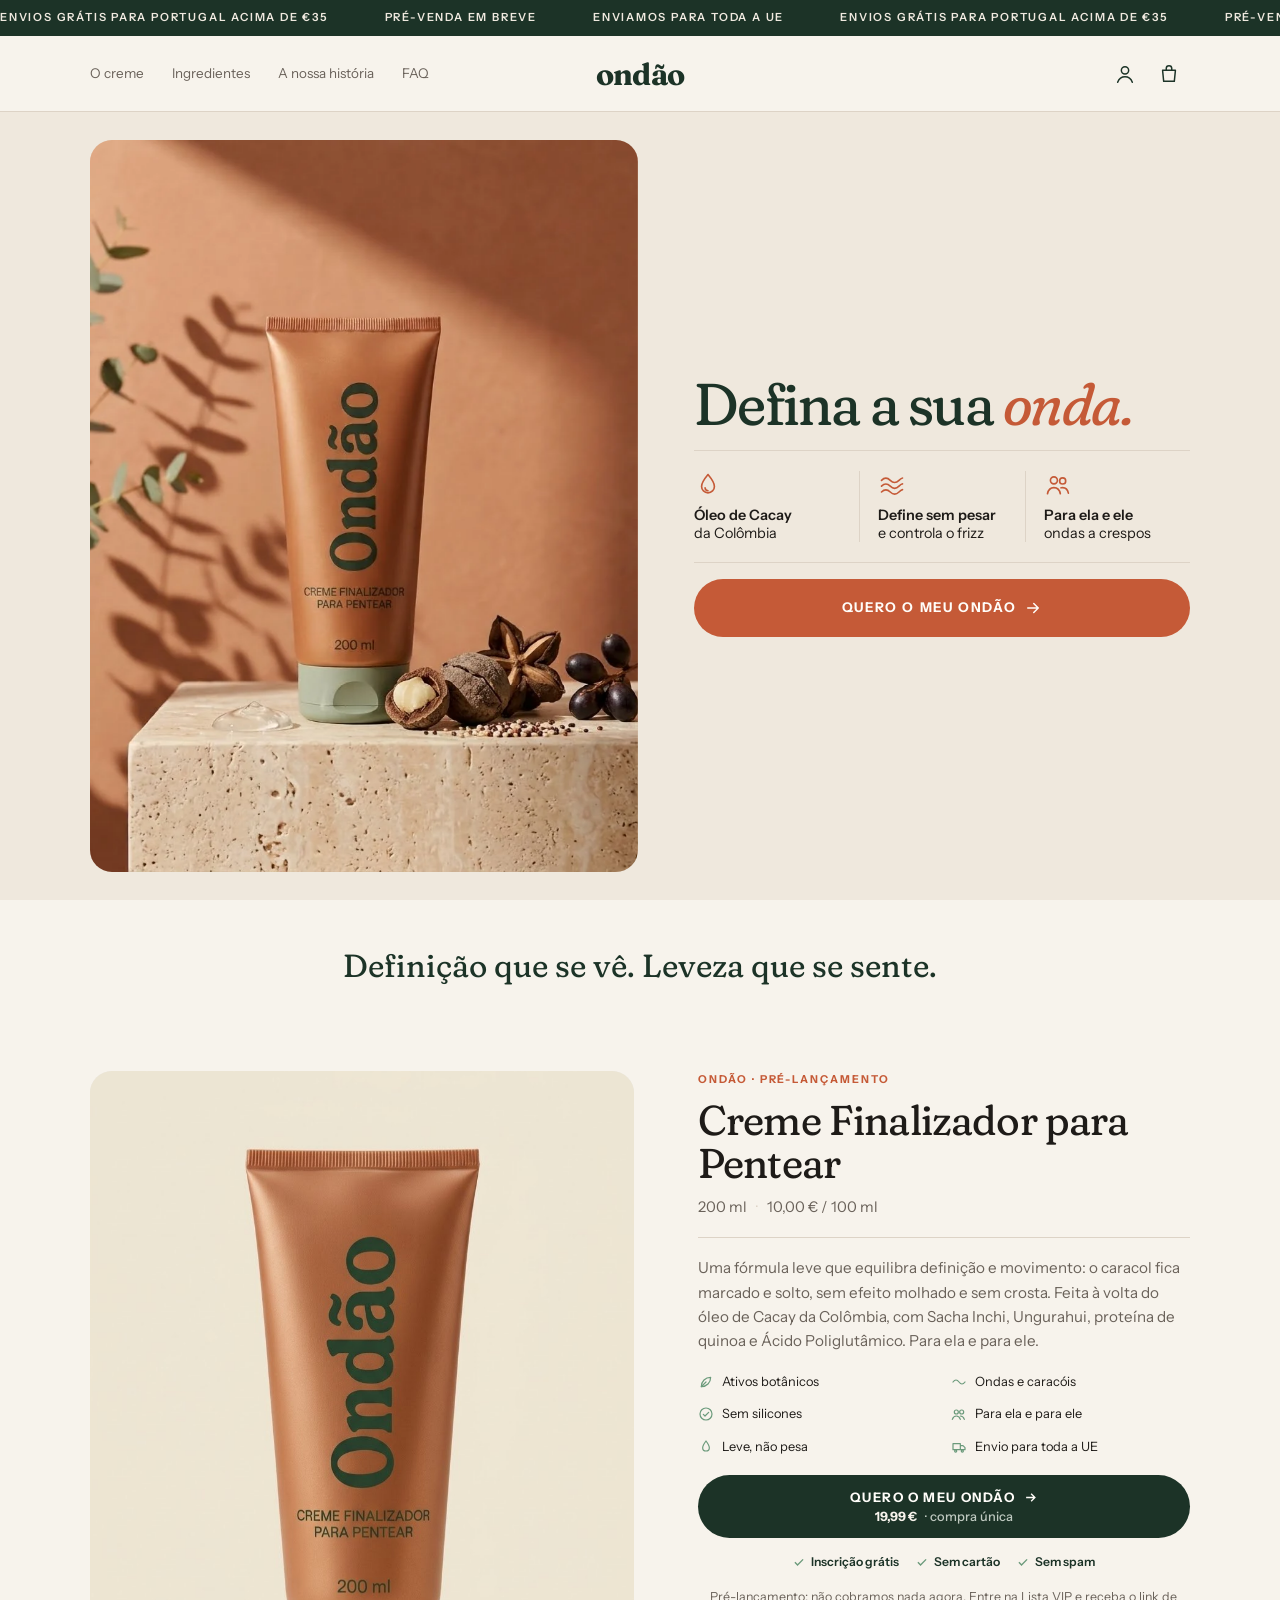
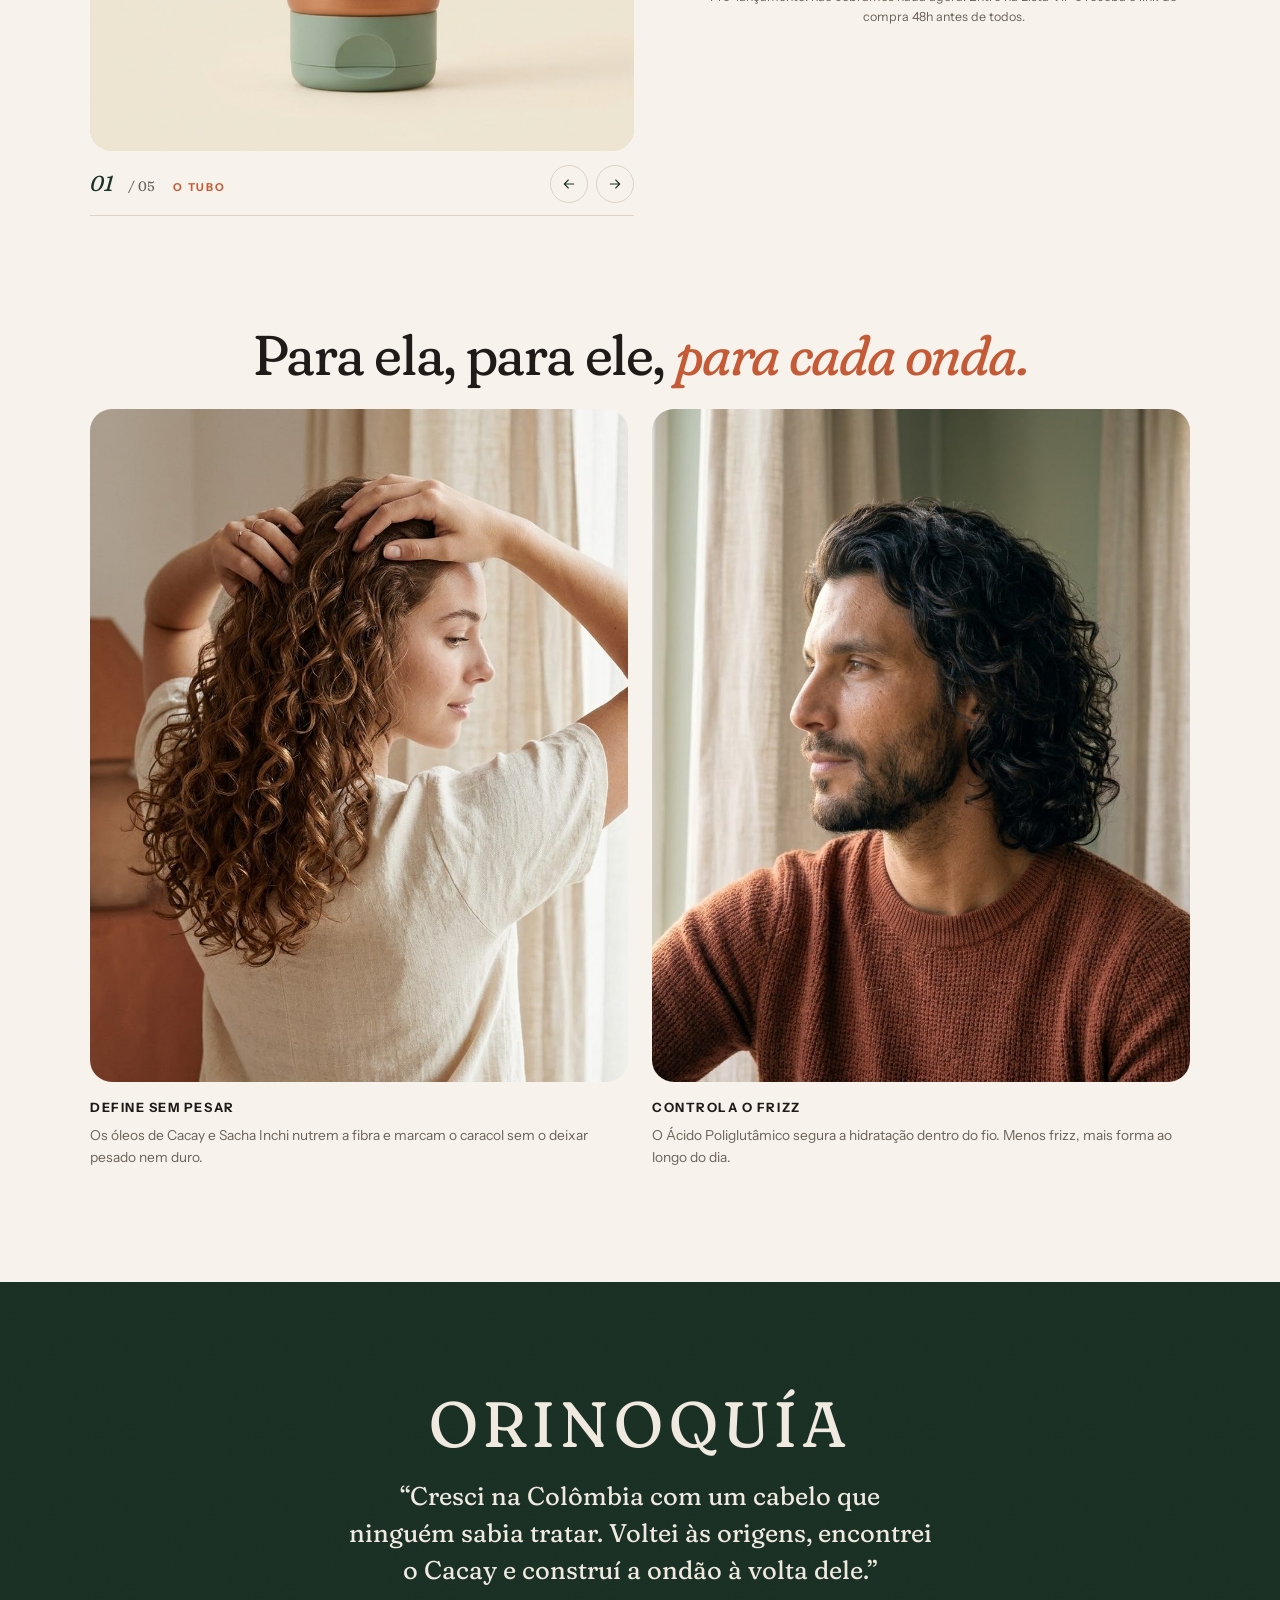
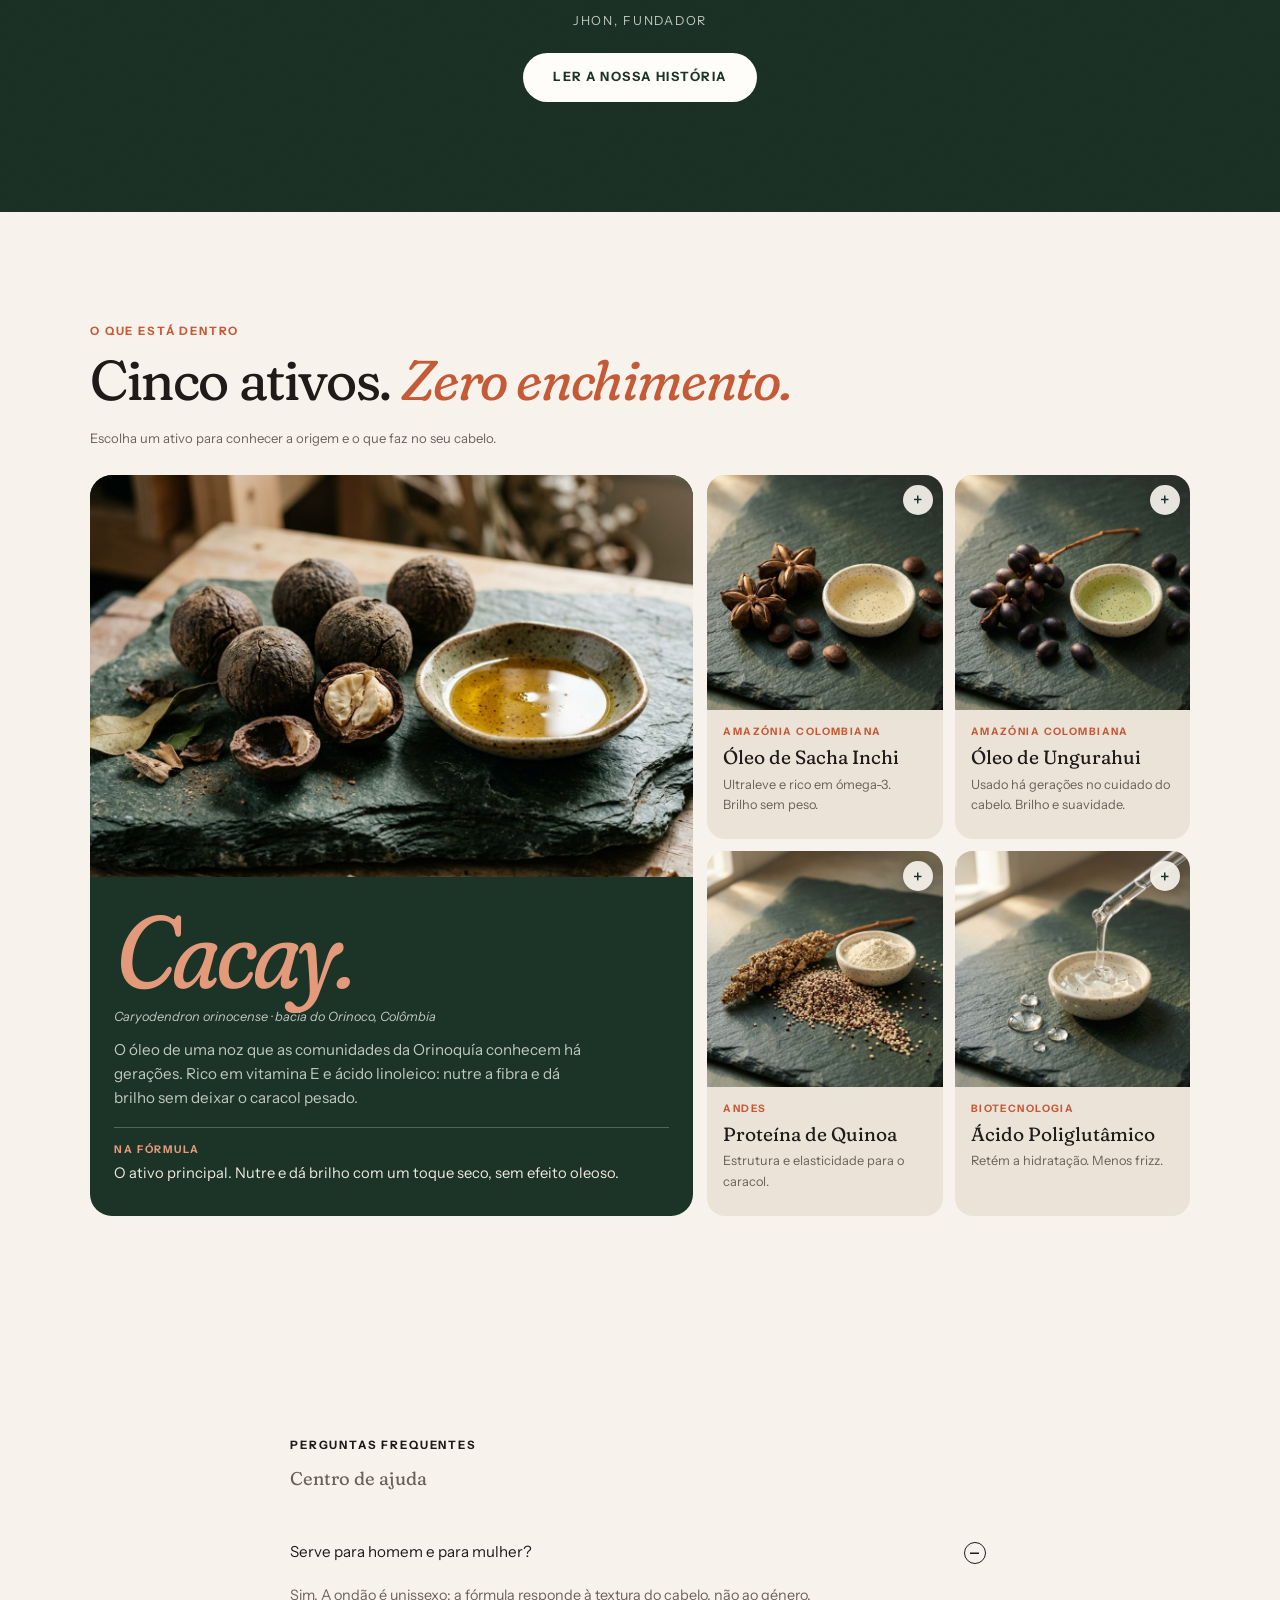
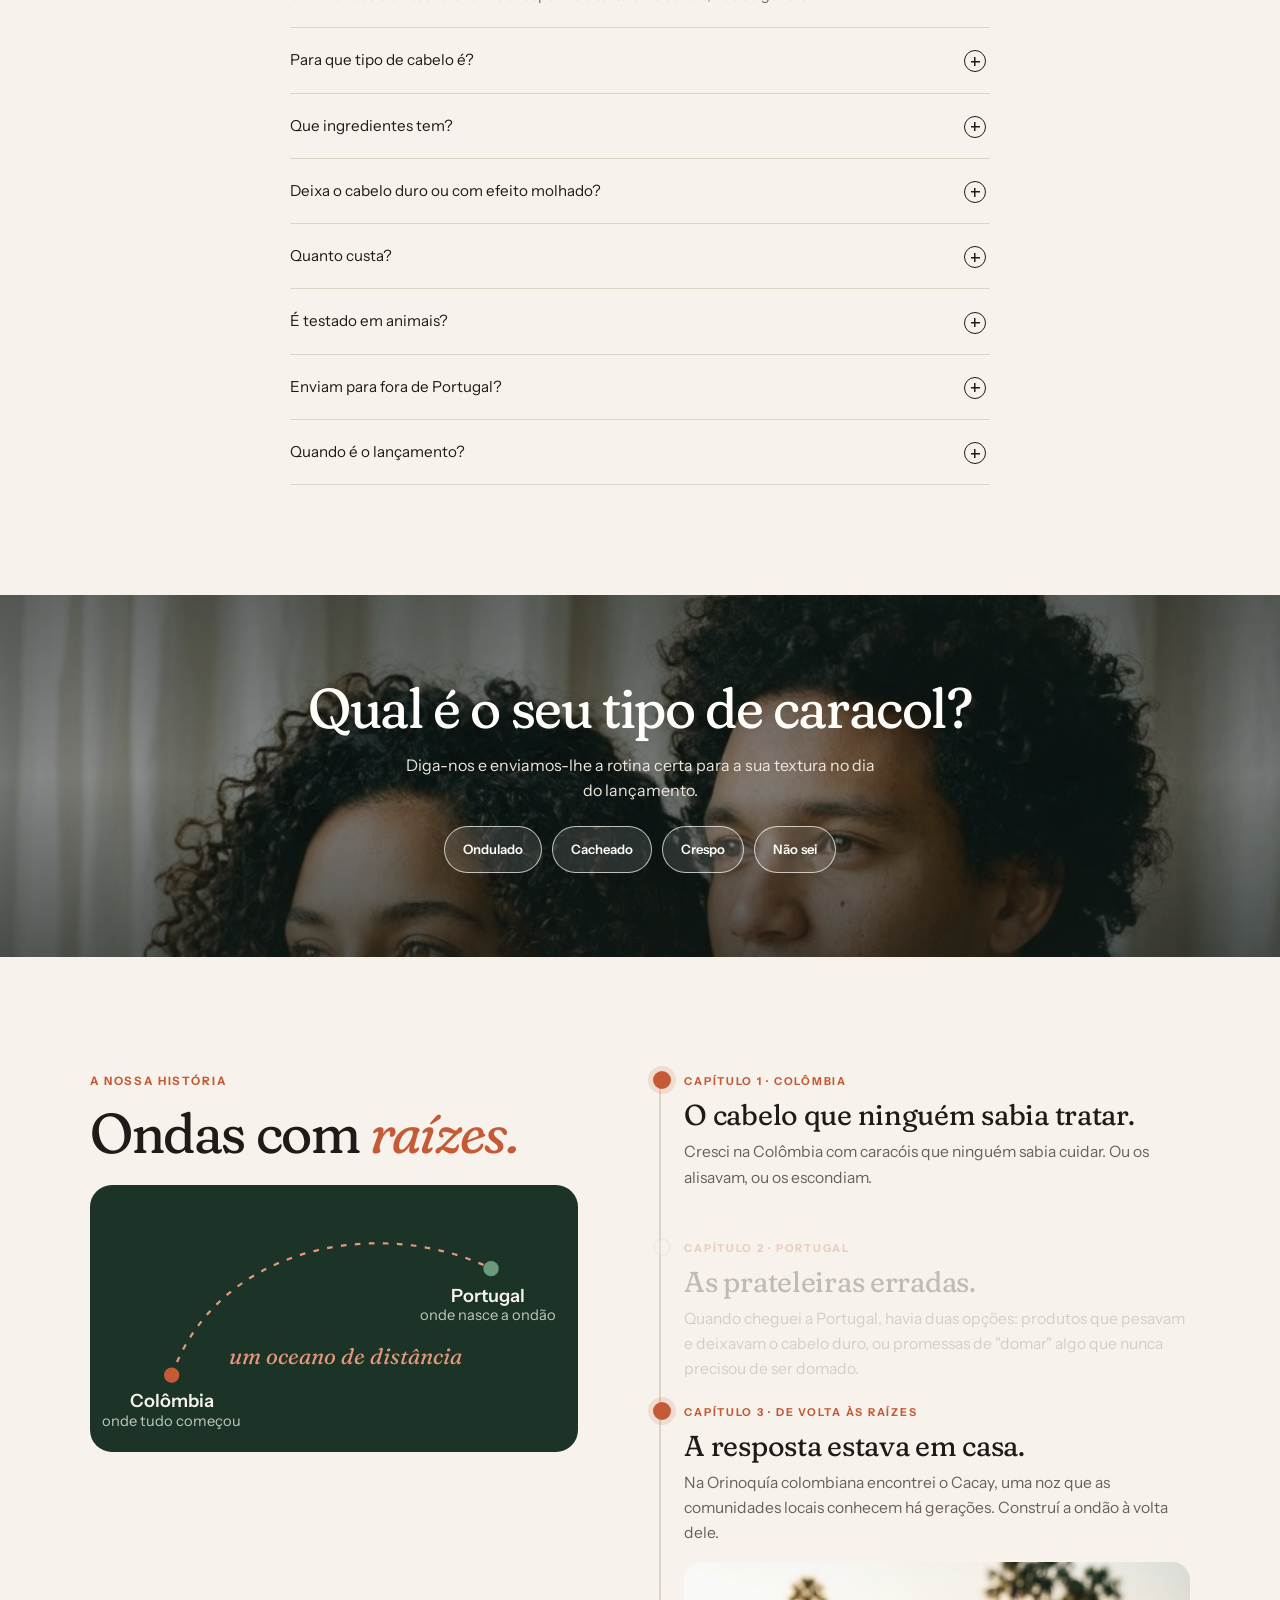
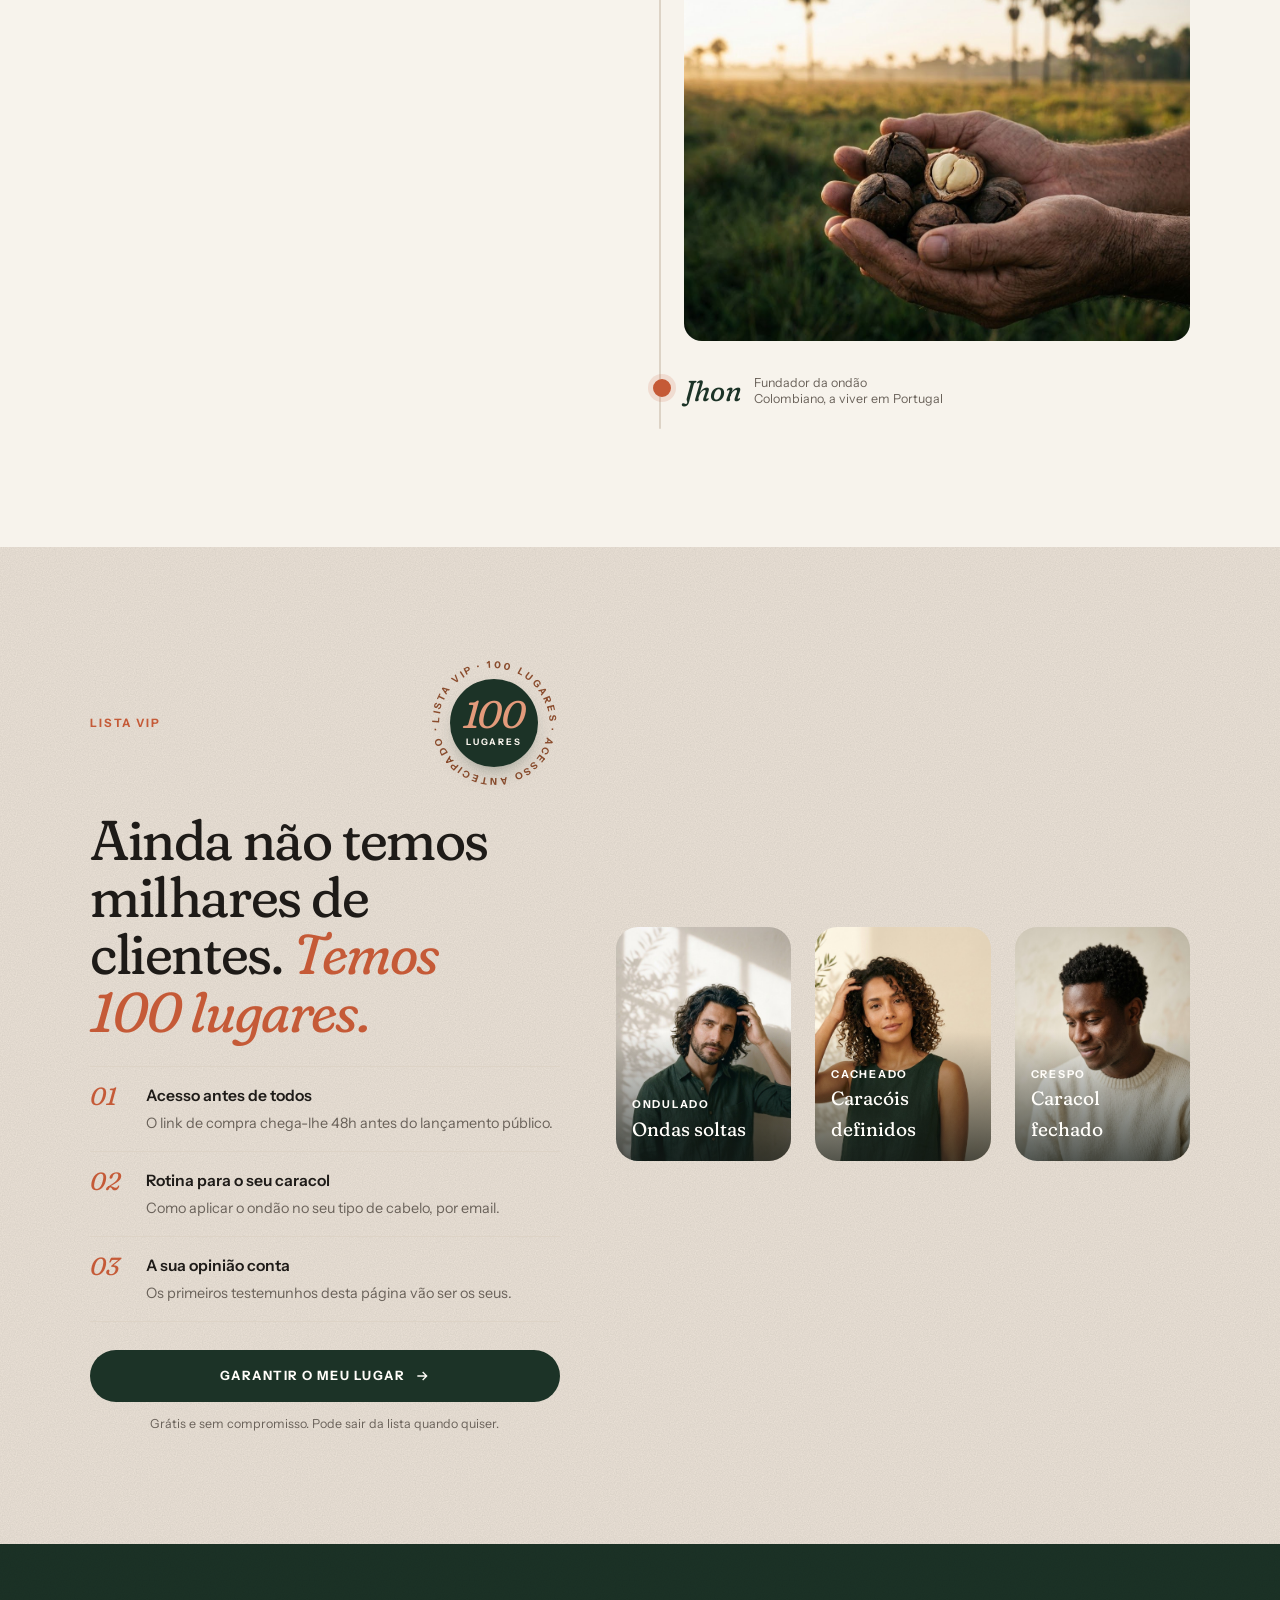
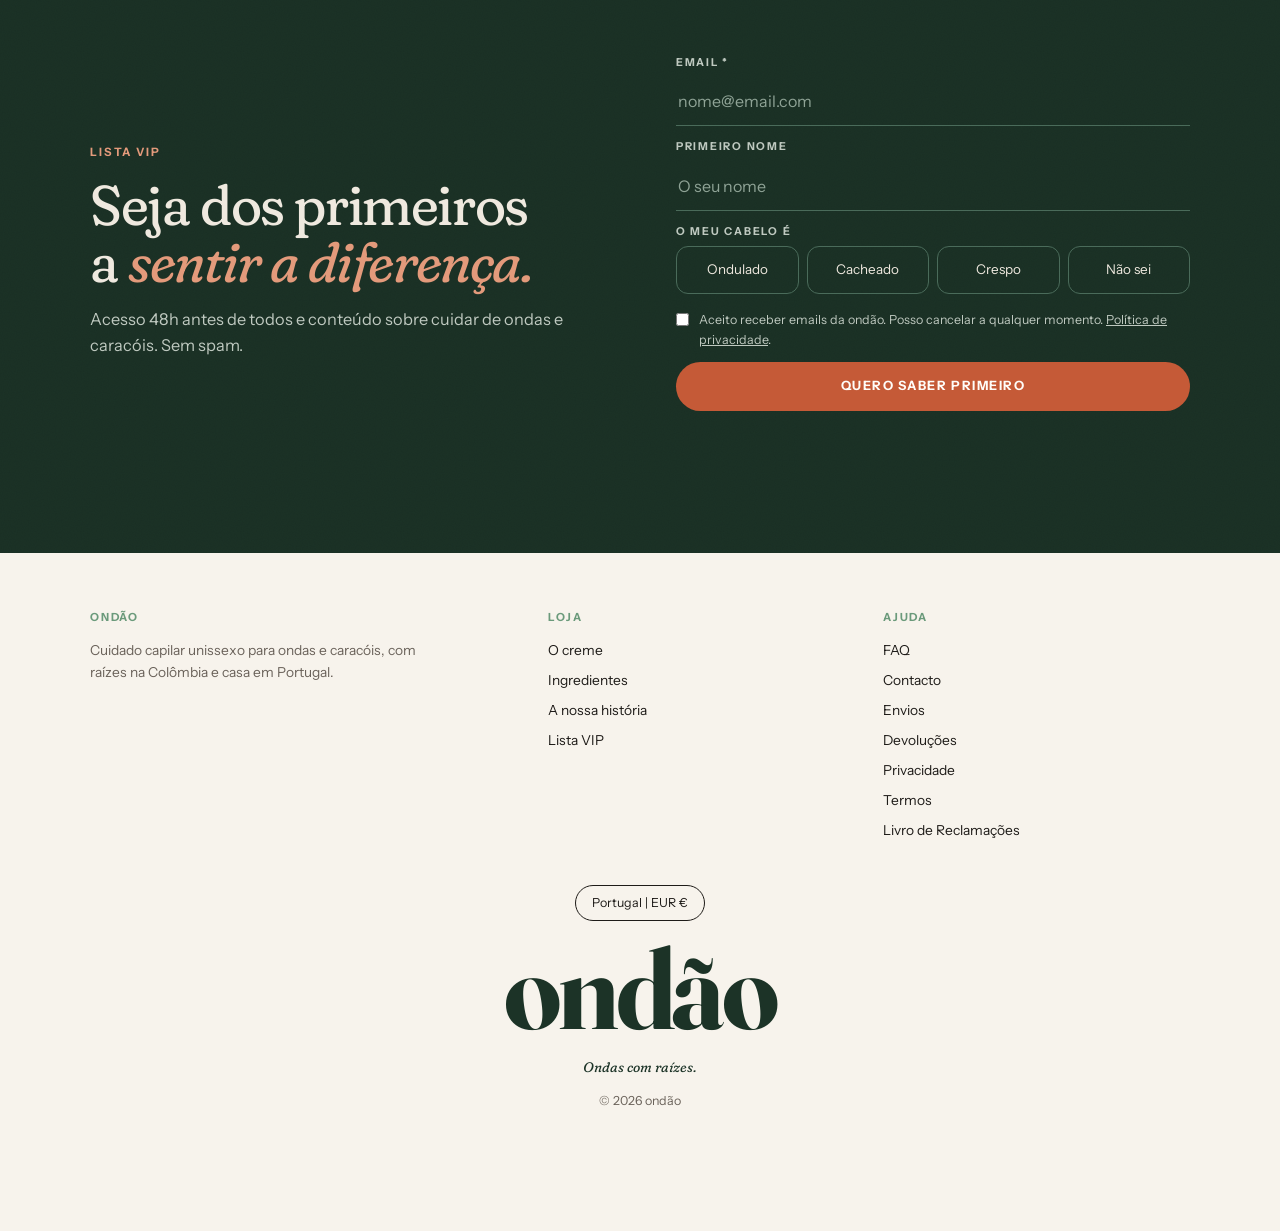
==== commit 0ef211fa: "Preço único de 19,99 €: sem desconto VIP nem subscrições no site e nas páginas legais Co-Authored-By" ====
--- a/index.html
+++ b/index.html
@@ -6,7 +6,7 @@
 <title>ondão — Creme Finalizador para Pentear</title>
 <meta name="description" content="Creme finalizador para pentear ondas e caracóis, feito à volta do óleo de Cacay da Colômbia. Define sem pesar e controla o frizz. Para ela e para ele.">
 <meta property="og:title" content="ondão — Ondas com raízes">
-<meta property="og:description" content="O creme finalizador que define ondas e caracóis sem pesar. Óleo de Cacay da Colômbia. Entre na Lista VIP: −15% no lançamento.">
+<meta property="og:description" content="O creme finalizador que define ondas e caracóis sem pesar. Óleo de Cacay da Colômbia. Pré-encomenda em breve: entre na Lista VIP e saiba primeiro.">
 <meta property="og:image" content="src/tubo-frente-v2.jpg">
 <meta name="theme-color" content="#1C3327">
 <script data-goatcounter="https://ondao.goatcounter.com/count" async src="https://gc.zgo.at/count.js"></script>
@@ -446,8 +446,8 @@
 
 <div class="anuncio" aria-label="Avisos">
   <div class="trilho">
-    <span>Envios grátis para Portugal acima de €35</span><span>Pré-venda em breve · −15% na Lista VIP</span><span>Enviamos para toda a UE</span>
-    <span aria-hidden="true">Envios grátis para Portugal acima de €35</span><span aria-hidden="true">Pré-venda em breve · −15% na Lista VIP</span><span aria-hidden="true">Enviamos para toda a UE</span>
+    <span>Envios grátis para Portugal acima de €35</span><span>Pré-venda em breve</span><span>Enviamos para toda a UE</span>
+    <span aria-hidden="true">Envios grátis para Portugal acima de €35</span><span aria-hidden="true">Pré-venda em breve</span><span aria-hidden="true">Enviamos para toda a UE</span>
   </div>
 </div>
 
@@ -503,7 +503,7 @@
         <li><svg viewBox="0 0 24 24" aria-hidden="true"><circle cx="8.5" cy="8" r="3"/><circle cx="16" cy="8.5" r="2.6"/><path d="M3 19.5c.6-3.3 2.8-5.3 5.5-5.3s4.9 2 5.5 5.3M14.6 14.4c.5-.1.9-.2 1.4-.2 2.4 0 4.3 1.8 4.9 4.8"/></svg><span><b>Para ela e ele</b>ondas a crespos</span></li>
       </ul>
       <p class="prova" id="prova" hidden><span class="ponto" aria-hidden="true"></span><span id="prova-txt"></span></p>
-      <a href="#vip" class="btn cta-hero" id="cta-hero">Quero o meu ondão −15% <svg viewBox="0 0 24 24" aria-hidden="true"><path d="M5 12h14M13 6l6 6-6 6"/></svg></a>
+      <a href="#vip" class="btn cta-hero" id="cta-hero">Quero o meu ondão <svg viewBox="0 0 24 24" aria-hidden="true"><path d="M5 12h14M13 6l6 6-6 6"/></svg></a>
     </div>
   </div>
 </section>
@@ -544,40 +544,7 @@
       <p class="prod-desc">Uma fórmula leve que equilibra definição e movimento: o caracol fica marcado e solto, sem efeito molhado e sem crosta. Feita à volta do óleo de Cacay da Colômbia, com Sacha Inchi, Ungurahui, proteína de quinoa e Ácido Poliglutâmico. Para ela e para ele.</p>
 
 
-      <p class="planos-titulo">Quantas vezes penteia o cabelo?</p>
-      <fieldset class="planos" id="planos">
-        <legend class="sr">Escolha a frequência de entrega</legend>
-        <label class="plano">
-          <input type="radio" name="plano" value="unica">
-          <div class="linha1"><span class="nome">Compra única</span><span class="valor" data-plano="unica"></span></div>
-          <div class="linha2"><span>Compre agora, subscreva depois.</span><span>+ portes de envio</span></div>
-          <span class="visto"><svg viewBox="0 0 12 12"><path d="M2 6.5l2.5 2.5L10 3.5"/></svg></span>
-        </label>
-        <label class="plano">
-          <input type="radio" name="plano" value="mensal">
-          <div class="linha1"><span class="nome">6–7 dias por semana</span><span class="valor" data-plano="sub"></span></div>
-          <div class="linha2"><span>Entrega todos os meses</span><span class="envio">Envio grátis</span></div>
-          <span class="visto"><svg viewBox="0 0 12 12"><path d="M2 6.5l2.5 2.5L10 3.5"/></svg></span>
-        </label>
-        <label class="plano destaque">
-          <span class="faixa-top">Poupe 10% em cada entrega</span>
-          <input type="radio" name="plano" value="6-semanas" checked>
-          <div class="linha1"><span class="nome">5 dias por semana</span><span class="valor" data-plano="sub"></span></div>
-          <div class="linha2"><span>Entrega a cada 6 semanas</span><span class="envio">Envio grátis</span></div>
-          <ul>
-            <li>Pause ou cancele quando quiser</li>
-            <li>Lembrete 5 dias antes de cada pagamento</li>
-            <li>Ajuste a frequência ao seu ritmo</li>
-          </ul>
-          <span class="visto"><svg viewBox="0 0 12 12"><path d="M2 6.5l2.5 2.5L10 3.5"/></svg></span>
-        </label>
-        <label class="plano">
-          <input type="radio" name="plano" value="8-semanas">
-          <div class="linha1"><span class="nome">2–3 dias por semana</span><span class="valor" data-plano="sub"></span></div>
-          <div class="linha2"><span>Entrega a cada 8 semanas</span><span class="envio">Envio grátis</span></div>
-          <span class="visto"><svg viewBox="0 0 12 12"><path d="M2 6.5l2.5 2.5L10 3.5"/></svg></span>
-        </label>
-      </fieldset>
+      <input type="radio" name="plano" value="unica" checked hidden>
 
       <ul class="beneficios">
         <li><svg viewBox="0 0 24 24"><path d="M5 19c8 0 14-6 14-14-8 0-14 6-14 14z"/><path d="M5 19l7-7"/></svg>Ativos botânicos</li>
@@ -588,9 +555,9 @@
         <li><svg viewBox="0 0 24 24"><path d="M3 7h11v9H3zM14 10h4l3 3v3h-7"/><circle cx="7" cy="18" r="1.6"/><circle cx="17" cy="18" r="1.6"/></svg>Envio para toda a UE</li>
       </ul>
 
-      <button class="btn btn-verde btn-full btn-preco" id="comprar" type="button"><span class="l1">Quero o meu ondão <svg width="15" height="15" viewBox="0 0 24 24" fill="none" stroke="currentColor" stroke-width="2.2" aria-hidden="true"><path d="M5 12h14M13 6l6 6-6 6"/></svg></span><span class="l2" id="comprar-preco">Preço VIP <s>19,99 €</s> <b>16,99 €</b> <span class="tag">−15%</span></span></button>
+      <button class="btn btn-verde btn-full btn-preco" id="comprar" type="button"><span class="l1">Quero o meu ondão <svg width="15" height="15" viewBox="0 0 24 24" fill="none" stroke="currentColor" stroke-width="2.2" aria-hidden="true"><path d="M5 12h14M13 6l6 6-6 6"/></svg></span><span class="l2" id="comprar-preco"><b>19,99 €</b> · compra única</span></span></button>
       <ul class="garantias"><li><svg viewBox="0 0 24 24" aria-hidden="true"><path d="M5 12.5l4.5 4.5L19 7.5"/></svg>Inscrição grátis</li><li><svg viewBox="0 0 24 24" aria-hidden="true"><path d="M5 12.5l4.5 4.5L19 7.5"/></svg>Sem cartão</li><li><svg viewBox="0 0 24 24" aria-hidden="true"><path d="M5 12.5l4.5 4.5L19 7.5"/></svg>Sem spam</li></ul>
-      <p class="nota-compra">Pré-lançamento: não cobramos nada agora. Entre na Lista VIP e receba o link de compra com o preço VIP 48h antes de todos.</p>
+      <p class="nota-compra">Pré-lançamento: não cobramos nada agora. Entre na Lista VIP e receba o link de compra 48h antes de todos.</p>
     </div>
   </div>
 </section>
@@ -665,10 +632,10 @@
     <details><summary>Para que tipo de cabelo é?</summary><p>Para cabelo ondulado, cacheado e crespo. Se o seu cabelo é liso, o creme não o vai tornar cacheado, mas pode dar-lhe leveza e controlar o frizz.</p></details>
     <details><summary>Que ingredientes tem?</summary><p>Três óleos da Amazónia colombiana (Cacay, Sacha Inchi e Ungurahui), proteína de quinoa dos Andes e Ácido Poliglutâmico, numa base leve sem silicones. A lista INCI completa estará no tubo e nesta página no lançamento.</p></details>
     <details><summary>Deixa o cabelo duro ou com efeito molhado?</summary><p>Não. A fórmula foi pensada para definir sem pesar e sem deixar crosta.</p></details>
-    <details><summary>Como funciona a subscrição?</summary><p>Escolhe a frequência de entrega e paga menos 10% em cada envio, com envio grátis. Recebe um lembrete 5 dias antes de cada pagamento e pode pausar, mudar ou cancelar quando quiser. A subscrição abre no dia do lançamento.</p></details>
+    <details><summary>Quanto custa?</summary><p>19,99 € por tubo de 200 ml. Um só preço, sem subscrições nem letras pequenas.</p></details>
     <details><summary>É testado em animais?</summary><p>Não. Como todos os cosméticos vendidos na União Europeia, a ondão não é testada em animais.</p></details>
     <details><summary>Enviam para fora de Portugal?</summary><p>Sim, para toda a União Europeia. Em Portugal, o envio é grátis em encomendas acima de €35.</p></details>
-    <details><summary>Quando é o lançamento?</summary><p>Muito em breve. Quem está na Lista VIP recebe a data primeiro, acesso antecipado de 48h e −15% na primeira encomenda.</p></details>
+    <details><summary>Quando é o lançamento?</summary><p>Muito em breve. Quem está na Lista VIP recebe a data primeiro, e acesso antecipado de 48h.</p></details>
   </div>
 </section>
 
@@ -743,14 +710,14 @@
         <div class="cem-topo">
           <span class="caps">Lista VIP</span>
           <div class="selo-cem" aria-hidden="true">
-            <svg viewBox="0 0 132 132"><defs><path id="circ-cem" d="M66,66 m-55,0 a55,55 0 1,1 110,0 a55,55 0 1,1 -110,0"/></defs><text><textPath href="#circ-cem" textLength="342" lengthAdjust="spacing">Lista VIP · 100 lugares · −15% no lançamento ·</textPath></text></svg>
+            <svg viewBox="0 0 132 132"><defs><path id="circ-cem" d="M66,66 m-55,0 a55,55 0 1,1 110,0 a55,55 0 1,1 -110,0"/></defs><text><textPath href="#circ-cem" textLength="342" lengthAdjust="spacing">Lista VIP · 100 lugares · acesso antecipado ·</textPath></text></svg>
             <div class="centro"><b>100</b><span>lugares</span></div>
           </div>
         </div>
         <h2 class="h2">Ainda não temos milhares de clientes. <em class="it">Temos 100 lugares.</em></h2>
         <ol class="vantagens">
-          <li><span class="n">01</span><b>−15% na primeira encomenda</b><span>Exclusivo para os primeiros 100 da Lista VIP.</span></li>
-          <li><span class="n">02</span><b>Acesso antes de todos</b><span>O link de compra chega-lhe 48h antes do lançamento público.</span></li>
+          <li><span class="n">01</span><b>Acesso antes de todos</b><span>O link de compra chega-lhe 48h antes do lançamento público.</span></li>
+          <li><span class="n">02</span><b>Rotina para o seu caracol</b><span>Como aplicar o ondão no seu tipo de cabelo, por email.</span></li>
           <li><span class="n">03</span><b>A sua opinião conta</b><span>Os primeiros testemunhos desta página vão ser os seus.</span></li>
         </ol>
         <a href="#vip" class="btn btn-verde btn-cem" id="cem">Garantir o meu lugar <svg width="16" height="16" viewBox="0 0 24 24" fill="none" stroke="currentColor" stroke-width="2" aria-hidden="true"><path d="M5 12h14M13 6l6 6-6 6"/></svg></a>
@@ -773,7 +740,7 @@
     <div>
       <span class="caps" style="color:var(--rosa)">Lista VIP</span>
       <h2 class="h2" style="margin-top:12px">Seja dos primeiros a <em class="it">sentir a diferença.</em></h2>
-      <p class="lead" style="margin-top:16px">−15% na primeira encomenda, acesso 48h antes de todos e conteúdo sobre cuidar de ondas e caracóis. Sem spam.</p>
+      <p class="lead" style="margin-top:16px">Acesso 48h antes de todos e conteúdo sobre cuidar de ondas e caracóis. Sem spam.</p>
     </div>
     <form id="form-vip" novalidate>
       <div class="campo">
@@ -793,12 +760,11 @@
           <label><input type="radio" name="cabelo" value="nao-sei">Não sei</label>
         </div>
       </div>
-      <p class="plano-escolhido">Plano de interesse: <b id="plano-txt">5 dias por semana</b></p>
-      <input type="hidden" name="plano" id="plano" value="6-semanas">
+      <input type="hidden" name="plano" id="plano" value="unica">
       <input type="hidden" name="origem" id="origem" value="">
       <input type="hidden" name="_subject" value="Nova inscrição na Lista VIP ondão">
       <label class="consent"><input type="checkbox" name="consent" value="accepted" required> <span>Aceito receber emails da ondão. Posso cancelar a qualquer momento. <a href="privacidade.html">Política de privacidade</a>.</span></label>
-      <button class="btn btn-terra btn-full" type="submit">Quero o meu −15%</button>
+      <button class="btn btn-terra btn-full" type="submit">Quero saber primeiro</button>
       <p class="msg" id="msg" role="status"></p>
     </form>
   </div>
@@ -837,8 +803,8 @@
     <div class="pop-in">
       <span class="logo">ondão</span>
       <div id="pop-passo1">
-        <p class="pop-titulo" id="pop-titulo">Quer <em>−15%?</em></p>
-        <p class="pop-sub" style="margin-top:12px"><b>Responda a uma pergunta:</b>qual é o seu tipo de caracol?</p>
+        <p class="pop-titulo" id="pop-titulo">Qual é a sua <em>onda?</em></p>
+        <p class="pop-sub" style="margin-top:12px"><b>Responda a uma pergunta</b> e receba a rotina certa para o seu caracol.</p>
         <div class="pop-opcoes" style="margin-top:16px">
           <button type="button" data-tipo="ondulado">Ondulado</button>
           <button type="button" data-tipo="cacheado">Cacheado</button>
@@ -848,14 +814,14 @@
       </div>
       <form id="pop-form" hidden novalidate>
         <p class="pop-titulo" style="margin-top:28px;font-size:2rem;text-align:center">Está quase.</p>
-        <p class="pop-sub" style="text-align:center">Deixe o seu email e enviamos-lhe o −15% e a rotina certa para cabelo <span id="pop-tipo-txt">ondulado</span> no dia do lançamento.</p>
+        <p class="pop-sub" style="text-align:center">Deixe o seu email e enviamos-lhe a rotina certa para cabelo <span id="pop-tipo-txt">ondulado</span> e o aviso quando abrirmos.</p>
         <label for="pop-email" class="sr">Email</label>
         <input type="email" id="pop-email" name="email" required autocomplete="email" placeholder="nome@email.com">
         <input type="hidden" name="cabelo" id="pop-cabelo" value="">
         <input type="hidden" name="origem" id="pop-origem" value="popup">
         <input type="hidden" name="_subject" value="Nova inscrição na Lista VIP ondão (popup)">
         <label class="consent"><input type="checkbox" name="consent" value="accepted" id="pop-consent" required> <span>Aceito receber emails da ondão. Posso cancelar a qualquer momento. <a href="privacidade.html">Política de privacidade</a>.</span></label>
-        <button class="btn btn-terra" type="submit">Quero o meu −15%</button>
+        <button class="btn btn-terra" type="submit">Quero a minha rotina</button>
         <p class="pop-msg" id="pop-msg" role="status"></p>
       </form>
     </div>
@@ -864,55 +830,30 @@
 
 <button class="topo-btn" id="topo-btn" type="button" aria-label="Voltar ao topo"><svg viewBox="0 0 24 24" aria-hidden="true"><path d="M12 19V5M6 11l6-6 6 6"/></svg></button>
 
-<div class="fixa" id="fixa"><a href="#vip" class="btn btn-verde btn-preco" id="fixa-btn"><span class="l1">Quero o meu ondão <svg width="15" height="15" viewBox="0 0 24 24" fill="none" stroke="currentColor" stroke-width="2.2" aria-hidden="true"><path d="M5 12h14M13 6l6 6-6 6"/></svg></span><span class="l2 preco-vip">Preço VIP <s>19,99 €</s> <b>16,99 €</b> <span class="tag">−15%</span></span></a></div>
+<div class="fixa" id="fixa"><a href="#vip" class="btn btn-verde btn-preco" id="fixa-btn"><span class="l1">Quero o meu ondão <svg width="15" height="15" viewBox="0 0 24 24" fill="none" stroke="currentColor" stroke-width="2.2" aria-hidden="true"><path d="M5 12h14M13 6l6 6-6 6"/></svg></span><span class="l2 preco-vip"><b>19,99 €</b> · compra única</span></span></a></div>
 
 <script>
 /* ============ CONFIG — edite aqui ============ */
 const CONFIG = {
   PRECO: 19.99,          // compra única, 200 ml
   ML: 200,
-  DESCONTO_SUB: 0.10, DESCONTO_VIP: 0.15,    // desconto da subscrição
   PRE_LANCAMENTO: true,  // true = botões levam à Lista VIP
   FORM_ENDPOINT: "https://formspree.io/f/xqpegzwz",
   INSCRITOS: 0,          // nº real de inscritos na Lista VIP; a partir de 50 aparece como prova social
 
   // PRÉ-ENCOMENDA (Shopify) — basta colar o link de checkout do Shopify para o site mudar sozinho para pré-encomenda
   LINK_COMPRA: "",       // ex.: "https://ondao.myshopify.com/cart/12345678901234:1"
-  CODIGO_DESCONTO: "",   // ex.: "LANCAMENTO15" — se preenchido, mostra −15% e aplica o código no checkout
   DIAS_PREPARACAO: 10,   // dias até enviarmos, a contar do pagamento (o transporte é à parte)
   DIAS_DEVOLUCAO: 14     // dias para devolver, a contar da ENTREGA (mínimo legal: 14)
 };
 /* ============================================ */
 
 const eur = v => v.toLocaleString("pt-PT",{style:"currency",currency:"EUR"});
-const pSub = CONFIG.PRECO * (1 - CONFIG.DESCONTO_SUB);
-
-// preços dos planos
-document.querySelectorAll('[data-plano="unica"]').forEach(e => e.textContent = eur(CONFIG.PRECO));
-document.querySelectorAll('[data-plano="sub"]').forEach(e => e.innerHTML = '<span class="riscado">' + eur(CONFIG.PRECO) + '</span>' + eur(pSub));
-
 const btnComprar = document.getElementById("comprar");
-const campoPlano = document.getElementById("plano");
-const planoTxt = document.getElementById("plano-txt");
 const por100 = document.getElementById("por100");
-
-function atualizarPlano(){
-  const r = document.querySelector('input[name="plano"]:checked');
-  const v = r.value === "unica" ? CONFIG.PRECO : pSub;
-  por100.textContent = eur(v / CONFIG.ML * 100) + " / 100 ml";
-  campoPlano.value = r.value;
-  planoTxt.textContent = r.closest(".plano").querySelector(".nome").textContent;
-  if (CONFIG.PRE_LANCAMENTO) {
-    // Preço VIP: −15% sobre o preço base na 1.ª encomenda (não acumula com a subscrição)
-    const vip = CONFIG.PRECO * (1 - CONFIG.DESCONTO_VIP);
-    const html = 'Preço VIP <s>' + eur(CONFIG.PRECO) + '</s> <b>' + eur(vip) + '</b> <span class="tag">−' + Math.round(CONFIG.DESCONTO_VIP*100) + '%</span>';
-    document.querySelectorAll('#comprar-preco, .preco-vip').forEach(e => e.innerHTML = html);
-  } else {
-    btnComprar.textContent = "Adicionar ao carrinho · " + eur(v);
-  }
-}
-document.querySelectorAll('input[name="plano"]').forEach(r => r.addEventListener("change", atualizarPlano));
-atualizarPlano();
+por100.textContent = eur(CONFIG.PRECO / CONFIG.ML * 100) + " / 100 ml";
+document.querySelectorAll('#comprar-preco, .preco-vip').forEach(e => e.innerHTML = '<b>' + eur(CONFIG.PRECO) + '</b> · compra única');
+function atualizarPlano(){}
 
 function irParaVip(){
   document.getElementById("vip").scrollIntoView({behavior:"smooth"});
@@ -920,7 +861,7 @@
 }
 btnComprar.addEventListener("click", () => {
   if (CONFIG.PRE_LANCAMENTO) irParaVip();
-  else if (typeof window.ondaoAddToCart === "function") window.ondaoAddToCart(campoPlano.value);
+  else if (typeof window.ondaoAddToCart === "function") window.ondaoAddToCart("unica");
 });
 
 // tipo de caracol: escolhe no formulário e leva à Lista VIP
@@ -1033,7 +974,7 @@
     const r = await fetch(CONFIG.FORM_ENDPOINT, {method:"POST", body:new FormData(form), headers:{Accept:"application/json"}});
     if (!r.ok) throw 0;
     form.reset(); atualizarPlano();
-    msg.textContent = "Está dentro. O seu −15% chega-lhe por email no dia do lançamento.";
+    msg.textContent = "Está dentro. Vai ser dos primeiros a saber quando abrirmos.";
     marcarInscrito(); contar("inscricao-formulario");
   } catch { msg.textContent = "Algo falhou. Tente de novo dentro de momentos."; }
 });
@@ -1115,7 +1056,7 @@
     const r = await fetch(CONFIG.FORM_ENDPOINT, {method:"POST", body:new FormData(popForm), headers:{Accept:"application/json"}});
     if (!r.ok) throw 0;
     marcarInscrito(); contar("inscricao-popup");
-    popForm.innerHTML = '<p class="pop-titulo" style="margin-top:28px;font-size:2rem;text-align:center">Está dentro.</p><p class="pop-sub" style="text-align:center">O seu −15% chega-lhe por email no dia do lançamento.</p>';
+    popForm.innerHTML = '<p class="pop-titulo" style="margin-top:28px;font-size:2rem;text-align:center">Está dentro.</p><p class="pop-sub" style="text-align:center">A sua rotina chega-lhe por email. Avisamos quando abrirmos.</p>';
     setTimeout(fecharPop, 3500);
   } catch { pm.textContent = "Algo falhou. Tente de novo dentro de momentos."; }
 });
@@ -1206,13 +1147,10 @@
   if (!/^https:\/\//.test(link)) return;
   const D = CONFIG.DIAS_PREPARACAO, R = CONFIG.DIAS_DEVOLUCAO;
   let destino = link;
-  if (CONFIG.CODIGO_DESCONTO) destino += (link.includes("?") ? "&" : "?") + "discount=" + encodeURIComponent(CONFIG.CODIGO_DESCONTO);
-  const desc = CONFIG.CODIGO_DESCONTO ? CONFIG.DESCONTO_VIP : 0, preco = CONFIG.PRECO * (1 - desc);
+  const preco = CONFIG.PRECO;
   const seta = '<svg width="15" height="15" viewBox="0 0 24 24" fill="none" stroke="currentColor" stroke-width="2.2" aria-hidden="true"><path d="M5 12h14M13 6l6 6-6 6"/></svg>';
   const ok = '<svg viewBox="0 0 24 24" aria-hidden="true"><path d="M5 12.5l4.5 4.5L19 7.5"/></svg>';
-  const linhaPreco = desc
-    ? 'Preço de lançamento <s>' + eur(CONFIG.PRECO) + '</s> <b>' + eur(preco) + '</b> <span class="tag">−' + Math.round(desc*100) + '%</span>'
-    : '<b>' + eur(preco) + '</b> · envio em até ' + D + ' dias';
+  const linhaPreco = '<b>' + eur(preco) + '</b> · envio em até ' + D + ' dias';
   document.body.classList.add("modo-pre");
   const olho = document.querySelector(".prod-olho"); if (olho) olho.textContent = "ondão · Pré-encomenda";
   CONFIG.PRE_LANCAMENTO = false;
@@ -1233,8 +1171,6 @@
   fixa.href = destino; fixa.innerHTML = '<span class="l1">Pré-encomendar ' + seta + '</span><span class="l2">' + linhaPreco + '</span>';
   fixa.addEventListener("click", () => contar("clique-checkout-fixa"));
   // só compra única na pré-encomenda
-  const unica = document.querySelector('input[name="plano"][value="unica"]'); if (unica) { unica.checked = true; unica.dispatchEvent(new Event("change")); }
-  document.querySelectorAll(".planos-titulo, #planos").forEach(e => e.hidden = true);
   // garantias e nota
   const g = document.querySelector(".garantias");
   if (g) g.innerHTML = '<li>' + ok + 'Envio em até ' + D + ' dias</li><li>' + ok + R + ' dias para devolver</li><li>' + ok + 'Pagamento seguro</li>';
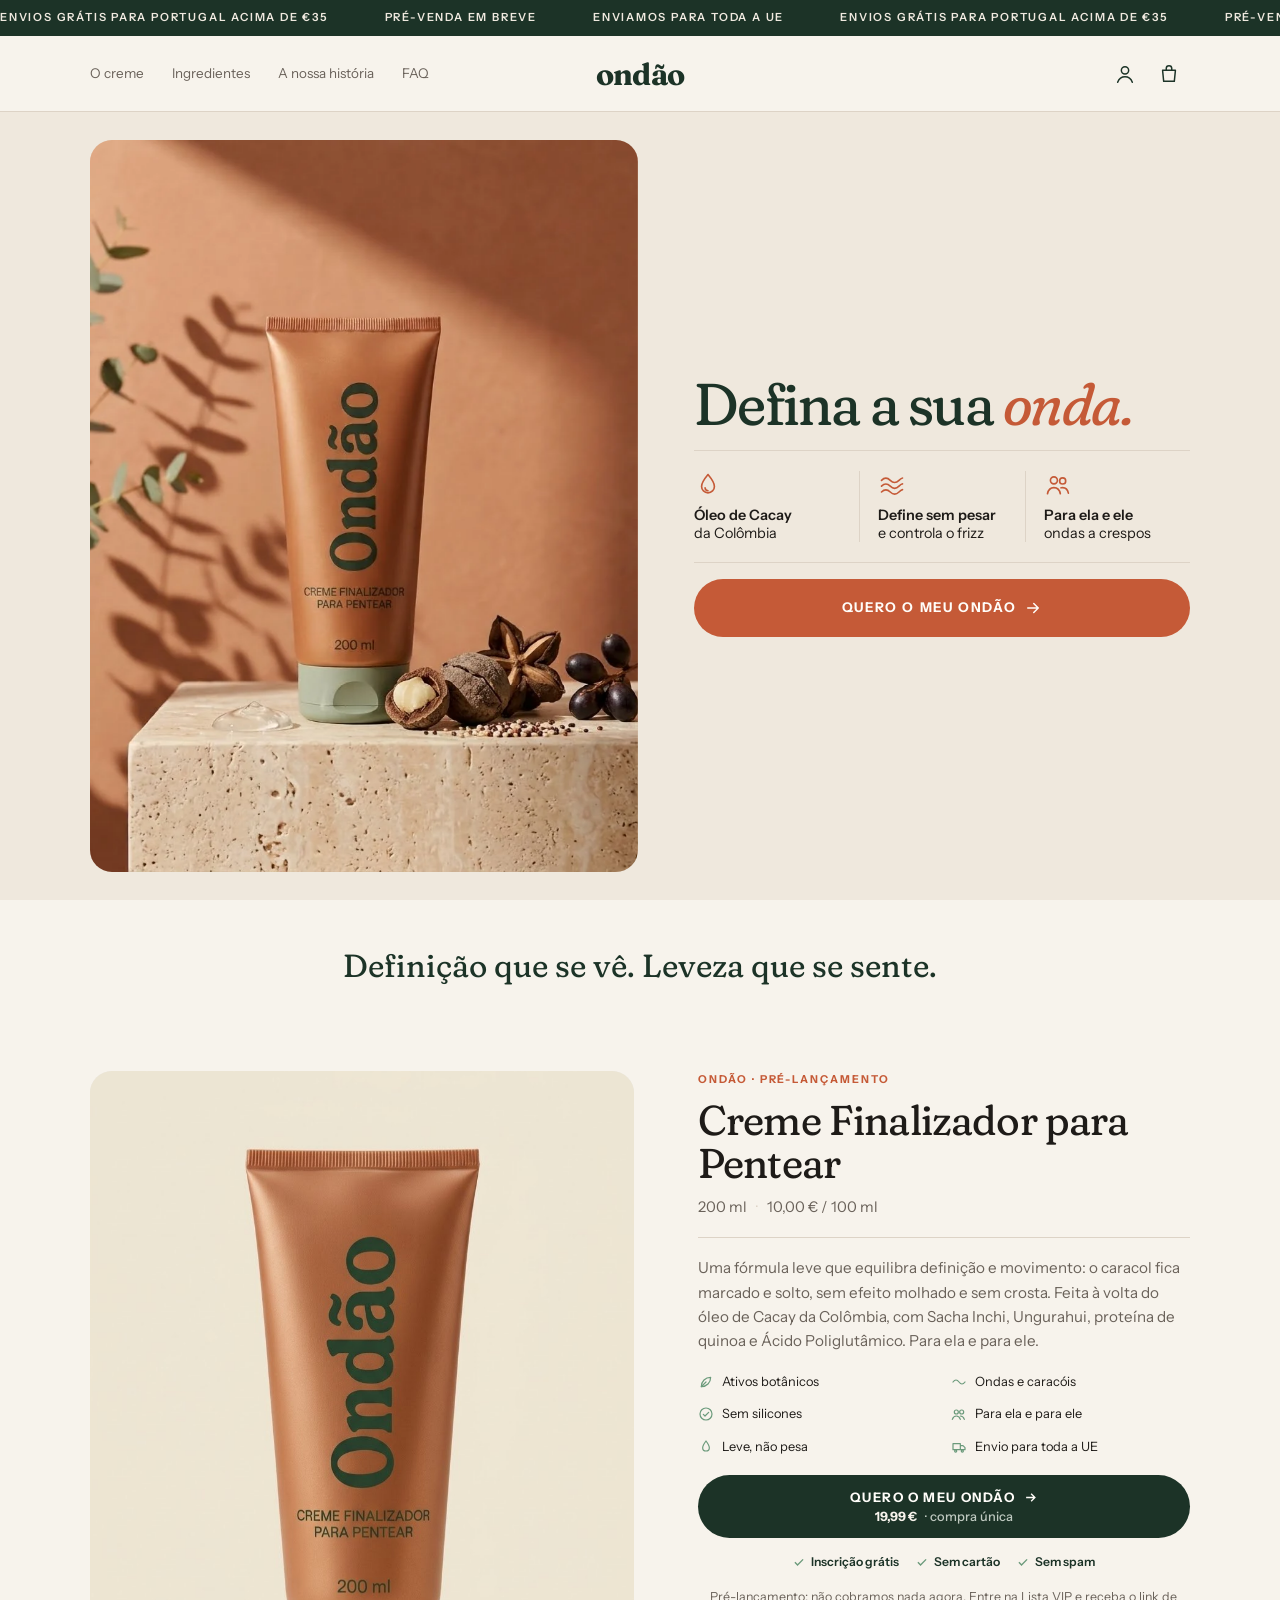
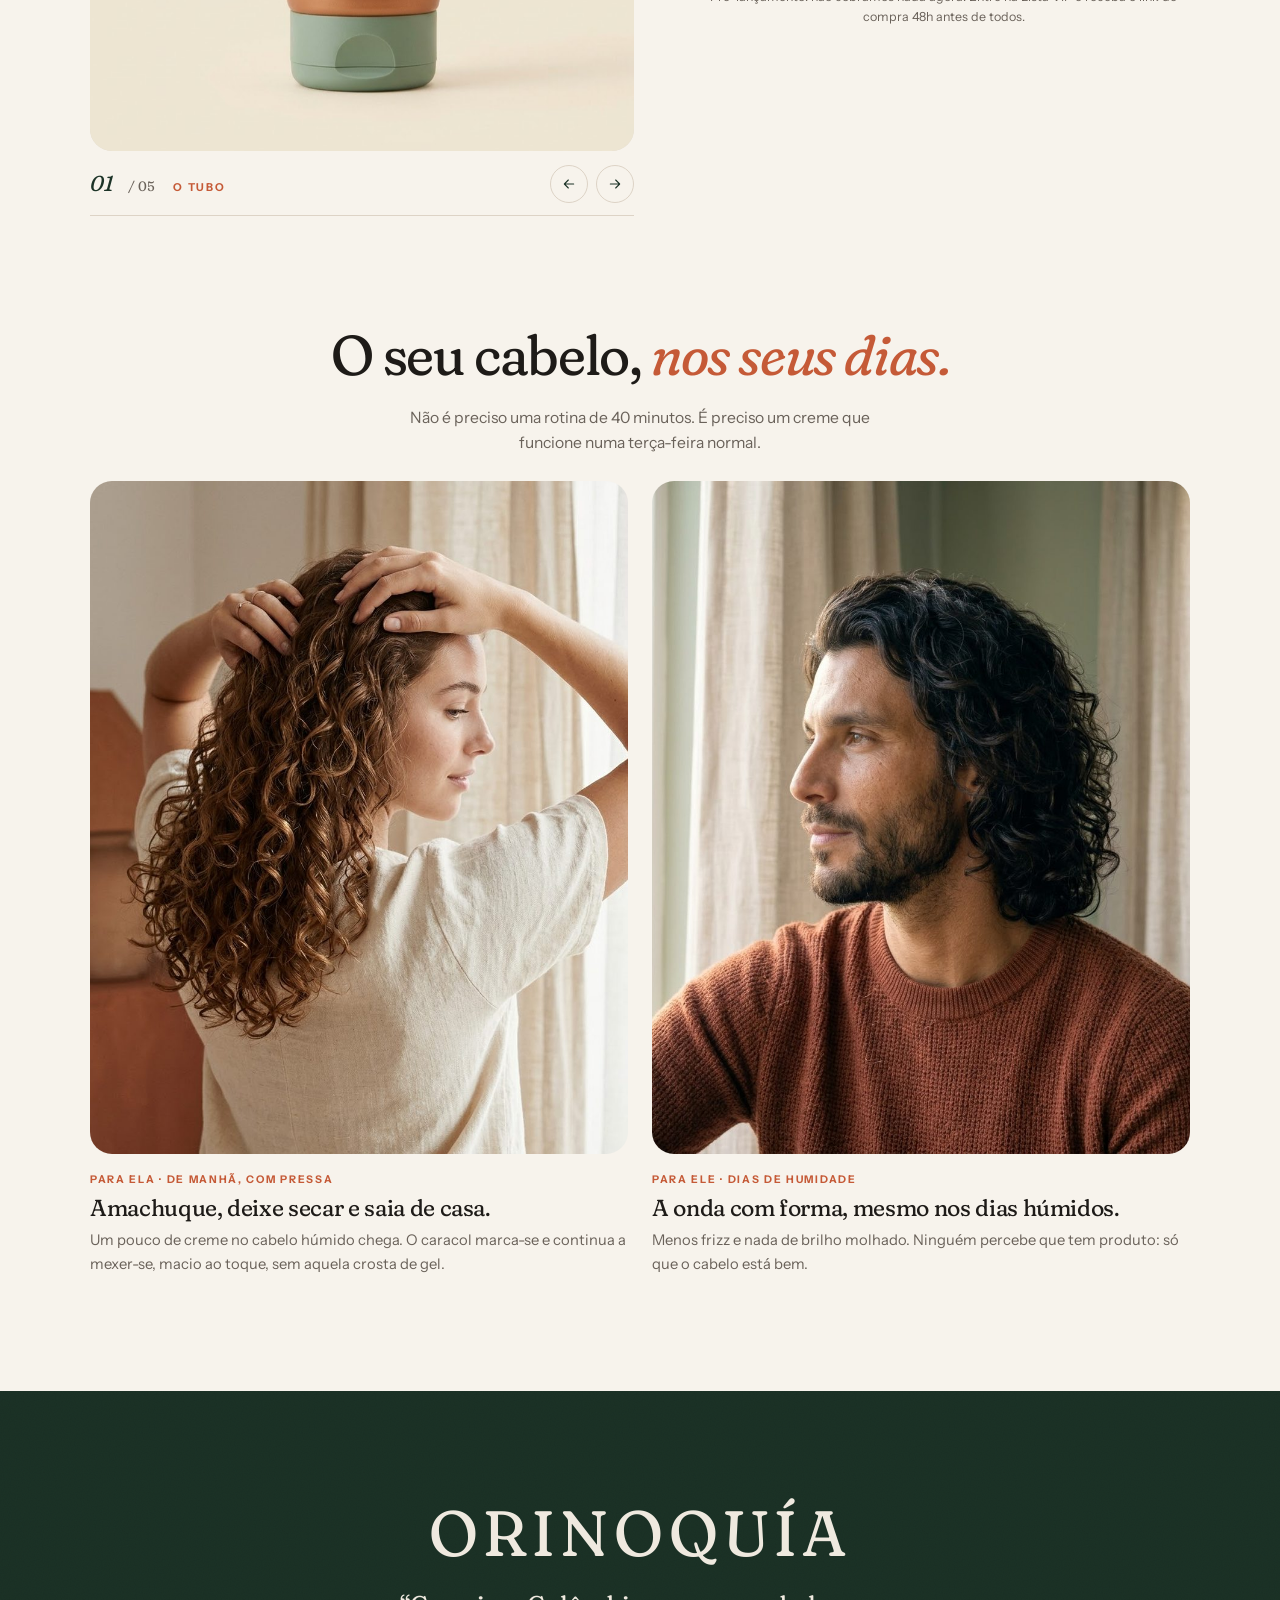
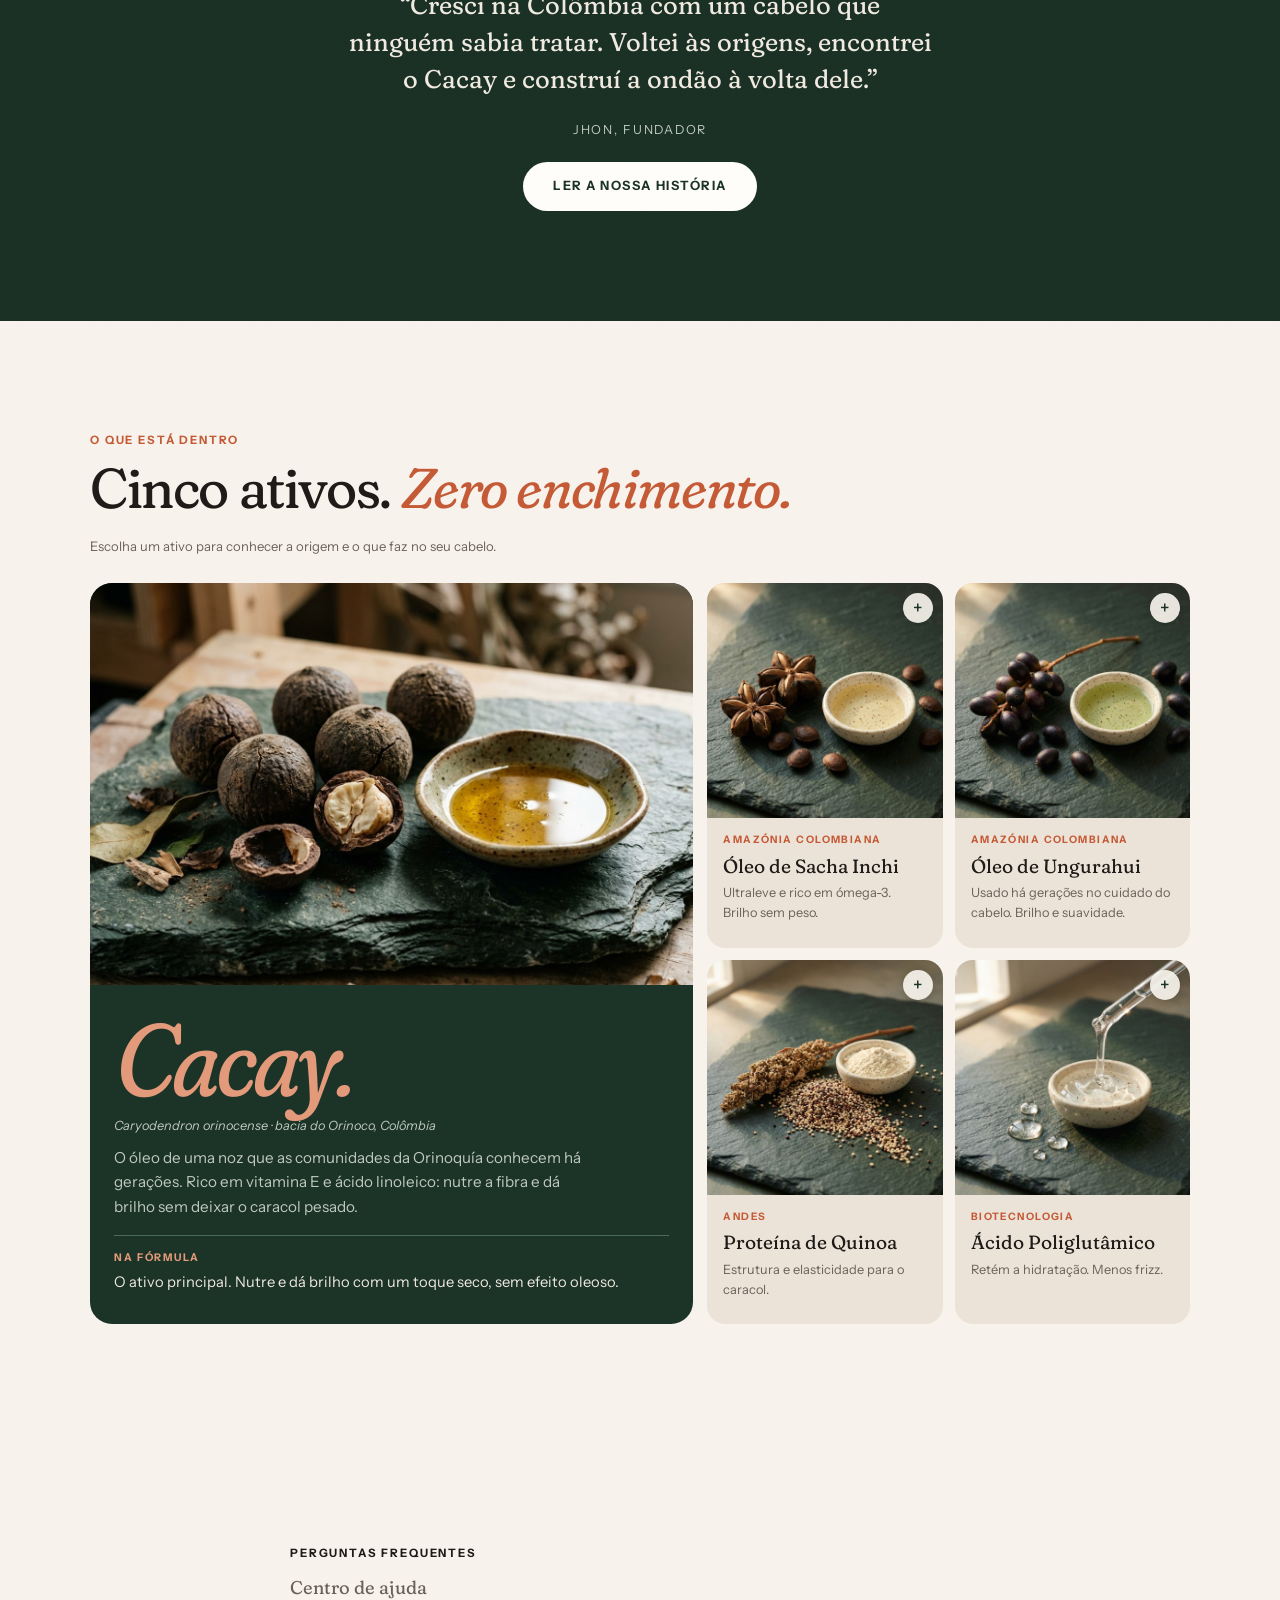
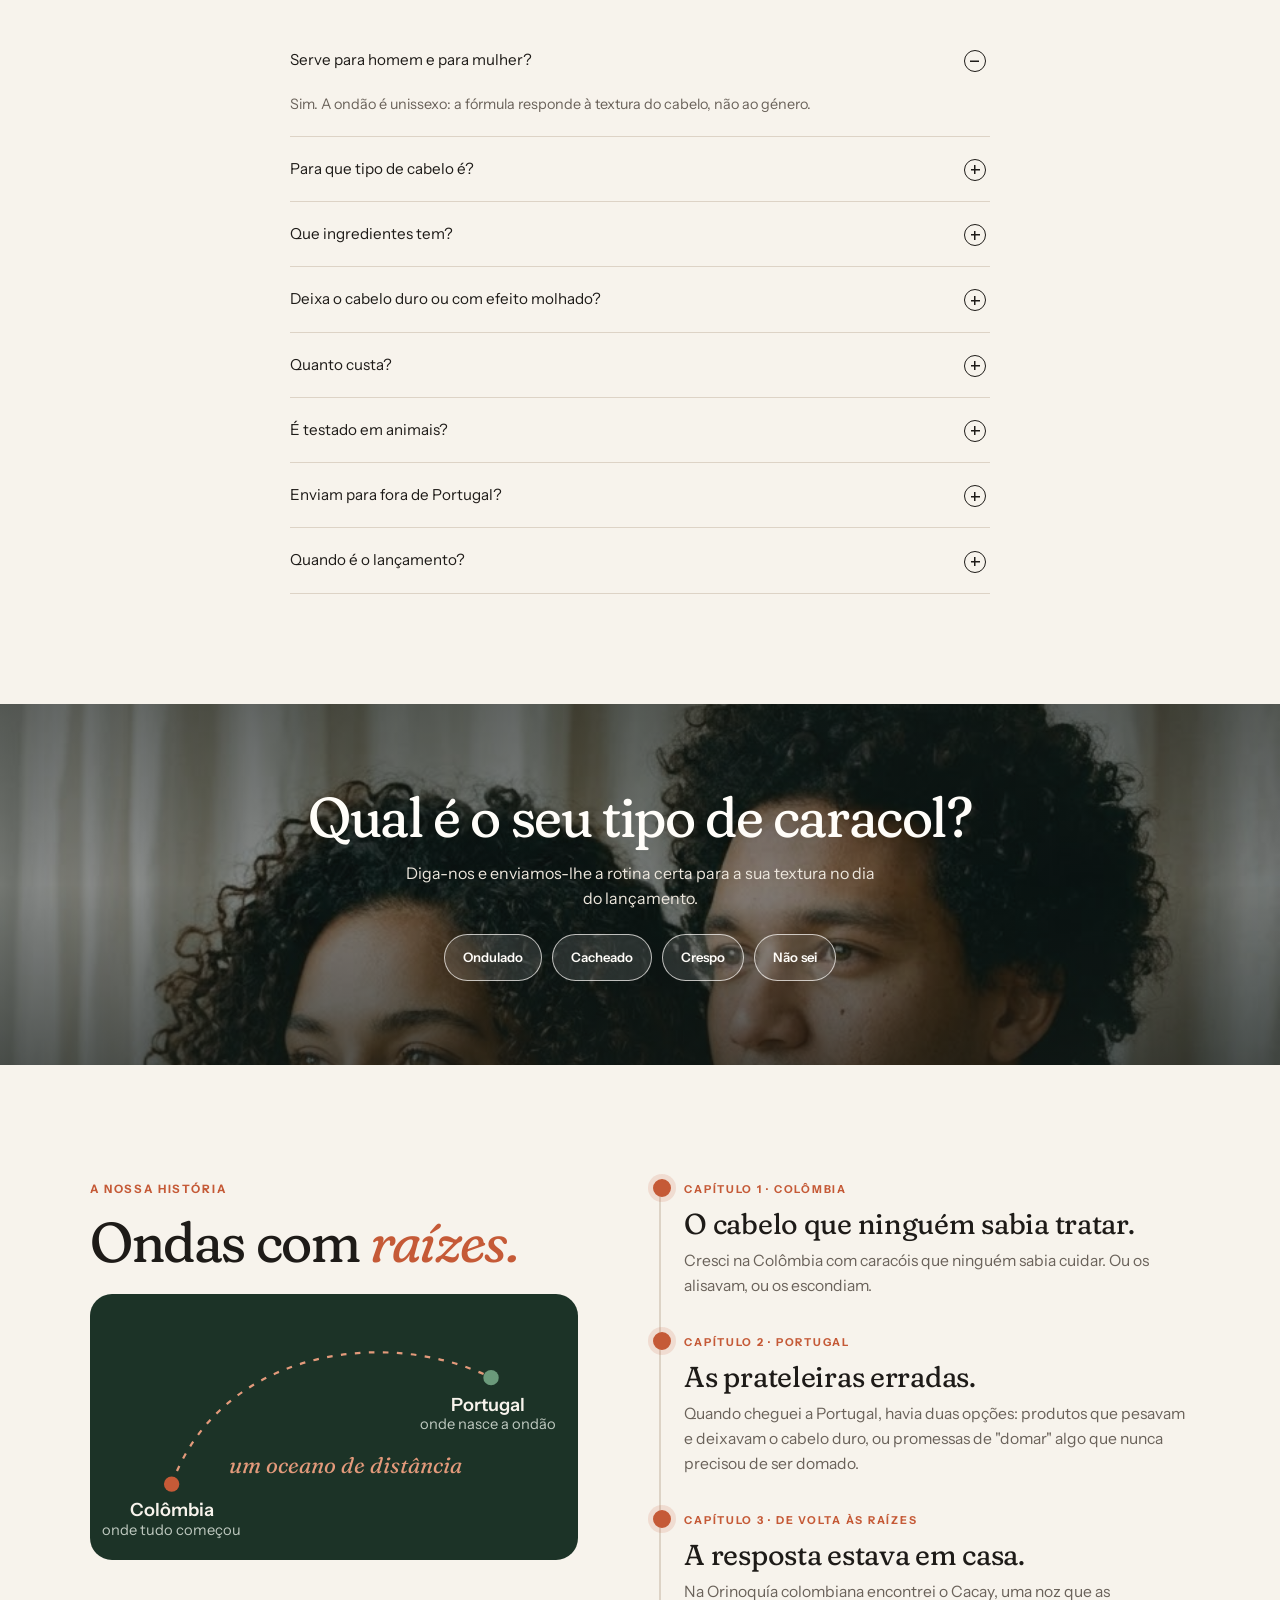
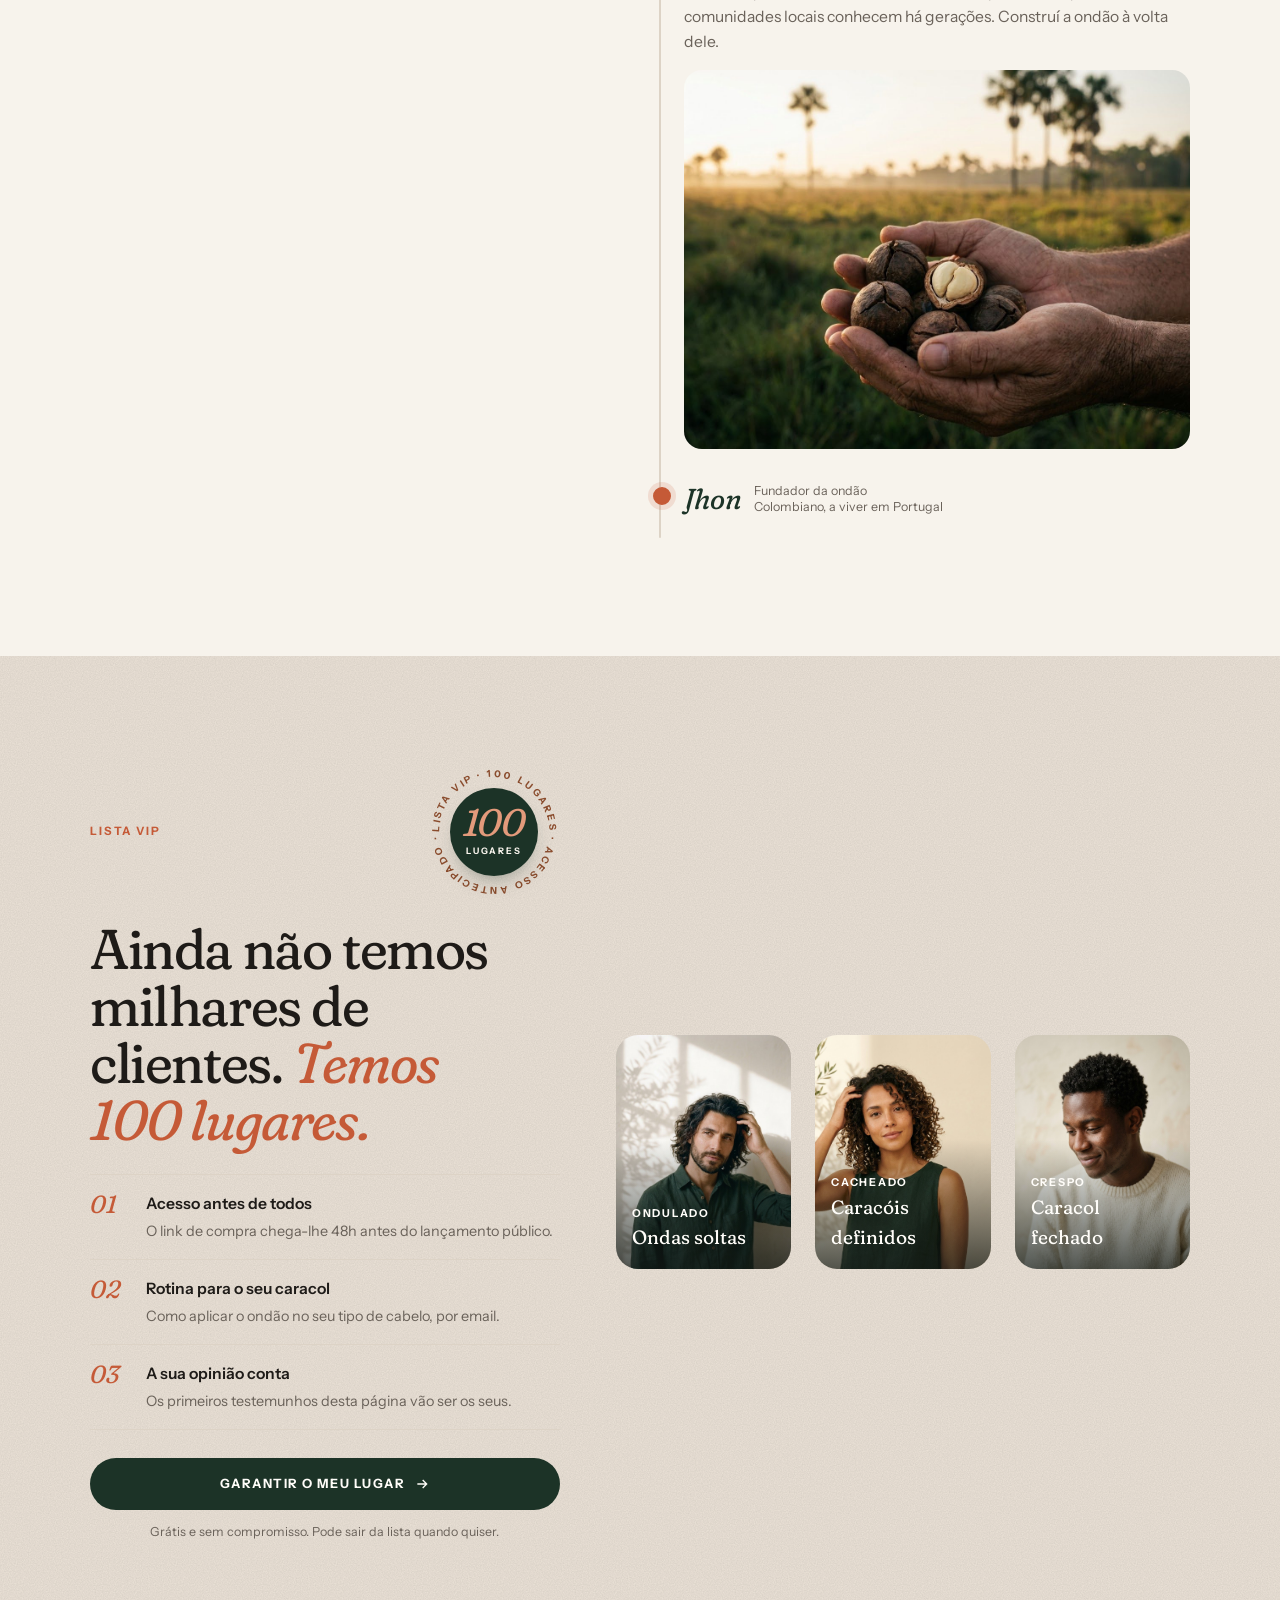
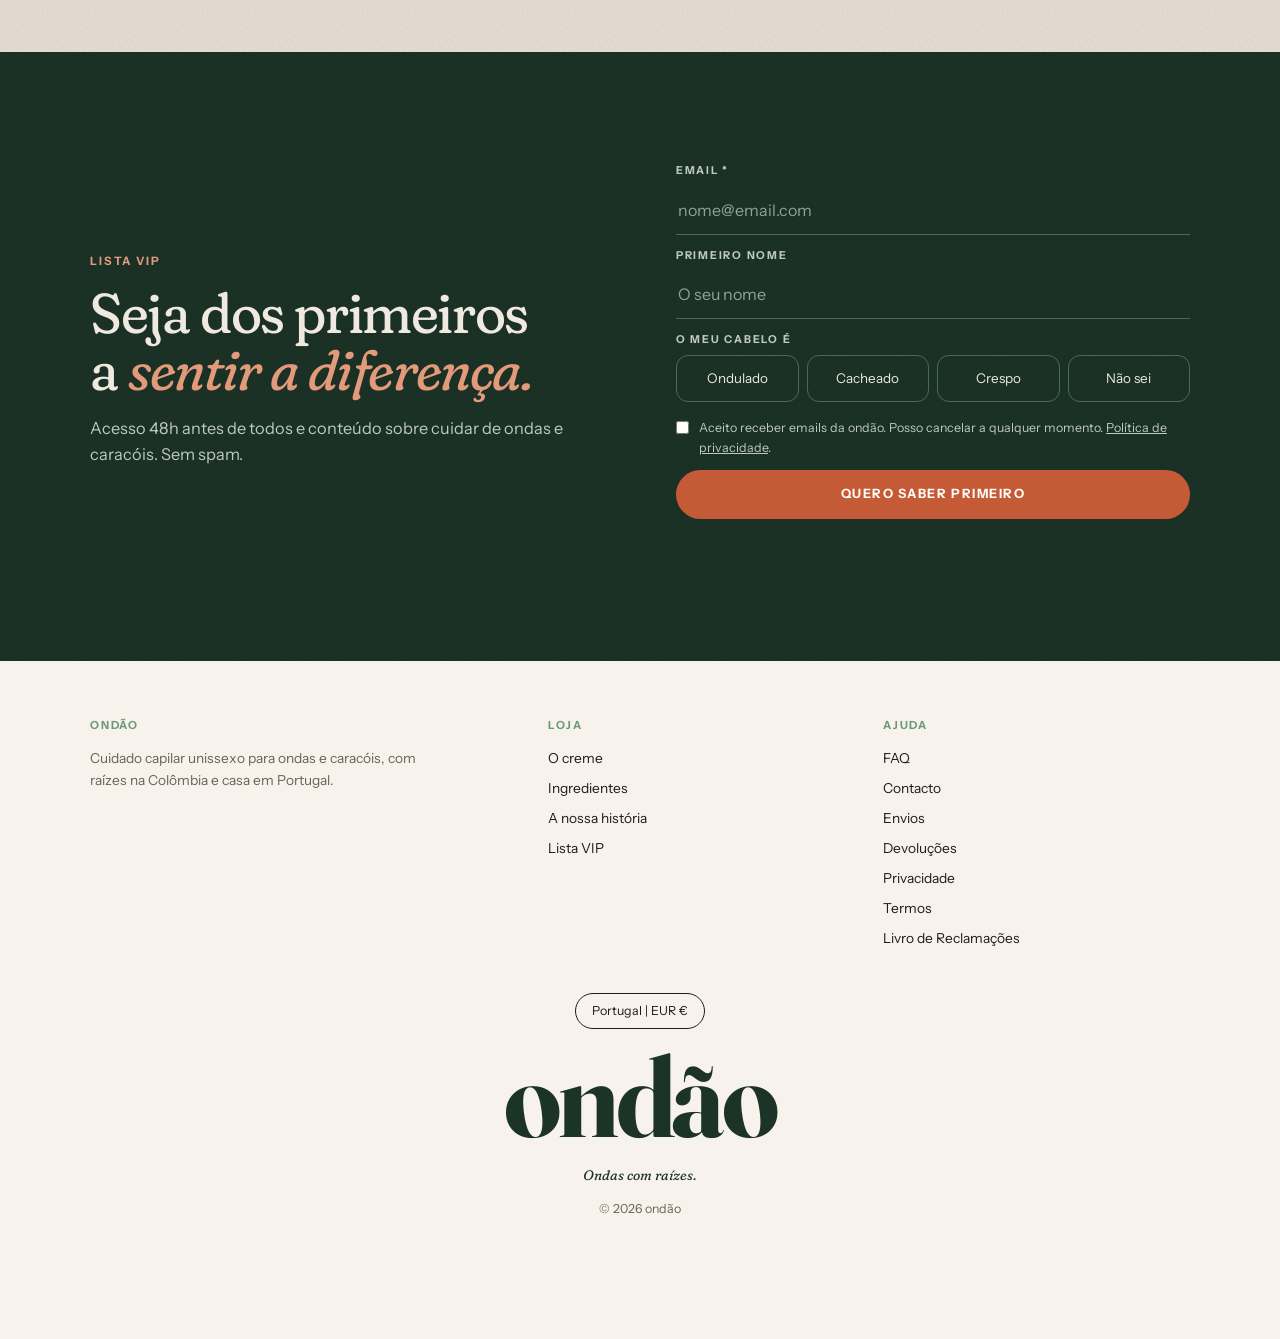
==== commit d1ec4e7c: "Secção 'O seu cabelo, nos seus dias': texto humanizado com momentos do dia a dia (mesmas fotos) Co-A" ====
--- a/index.html
+++ b/index.html
@@ -210,8 +210,10 @@
 .rolo>*{scroll-snap-align:start;min-width:0}
 .cartao .foto{border-radius:var(--r);overflow:hidden;aspect-ratio:4/5;background:var(--areia)}
 .cartao .foto img{width:100%;height:100%;object-fit:cover}
-.cartao h3{font-size:.8rem;letter-spacing:.12em;text-transform:uppercase;font-weight:700;margin-top:16px}
-.cartao p{font-size:.86rem;color:var(--cinza);margin-top:6px}
+.cartao .momento{display:block;font-size:.66rem;letter-spacing:.16em;text-transform:uppercase;font-weight:700;color:var(--terra);margin-top:18px}
+.cartao h3{font-family:var(--serif);font-weight:400;font-size:1.45rem;line-height:1.15;letter-spacing:-.015em;margin-top:6px;color:var(--tinta);text-wrap:balance}
+.cartao p{font-size:.92rem;line-height:1.6;color:var(--cinza);margin-top:8px}
+.cabeca .sub-cabeca{font-size:.98rem;color:var(--cinza);margin-top:12px;max-width:30em;margin-left:auto;margin-right:auto}
 
 /* Fundador (bloco verde) */
 .fundador{background:var(--verde);color:var(--vip-txt);text-align:center}
@@ -566,18 +568,21 @@
 <section class="secao" style="padding-top:0">
   <div class="wrap">
     <div class="cabeca centro">
-      <h2 class="h2">Para ela, para ele, <em class="it">para cada onda.</em></h2>
+      <h2 class="h2">O seu cabelo, <em class="it">nos seus dias.</em></h2>
+      <p class="sub-cabeca">Não é preciso uma rotina de 40 minutos. É preciso um creme que funcione numa terça-feira normal.</p>
     </div>
     <div class="rolo">
       <article class="cartao">
         <div class="foto"><img src="src/cartao-ela-define.jpg" alt="Mulher de costas a amachucar os caracóis definidos com as mãos" loading="lazy"></div>
-        <h3>Define sem pesar</h3>
-        <p>Os óleos de Cacay e Sacha Inchi nutrem a fibra e marcam o caracol sem o deixar pesado nem duro.</p>
+        <span class="momento">Para ela · De manhã, com pressa</span>
+        <h3>Amachuque, deixe secar e saia de casa.</h3>
+        <p>Um pouco de creme no cabelo húmido chega. O caracol marca-se e continua a mexer-se, macio ao toque, sem aquela crosta de gel.</p>
       </article>
       <article class="cartao">
         <div class="foto"><img src="src/cartao-ele-frizz.jpg" alt="Homem de perfil junto à janela, com cabelo ondulado definido e sem frizz" loading="lazy"></div>
-        <h3>Controla o frizz</h3>
-        <p>O Ácido Poliglutâmico segura a hidratação dentro do fio. Menos frizz, mais forma ao longo do dia.</p>
+        <span class="momento">Para ele · Dias de humidade</span>
+        <h3>A onda com forma, mesmo nos dias húmidos.</h3>
+        <p>Menos frizz e nada de brilho molhado. Ninguém percebe que tem produto: só que o cabelo está bem.</p>
       </article>
     </div>
   </div>
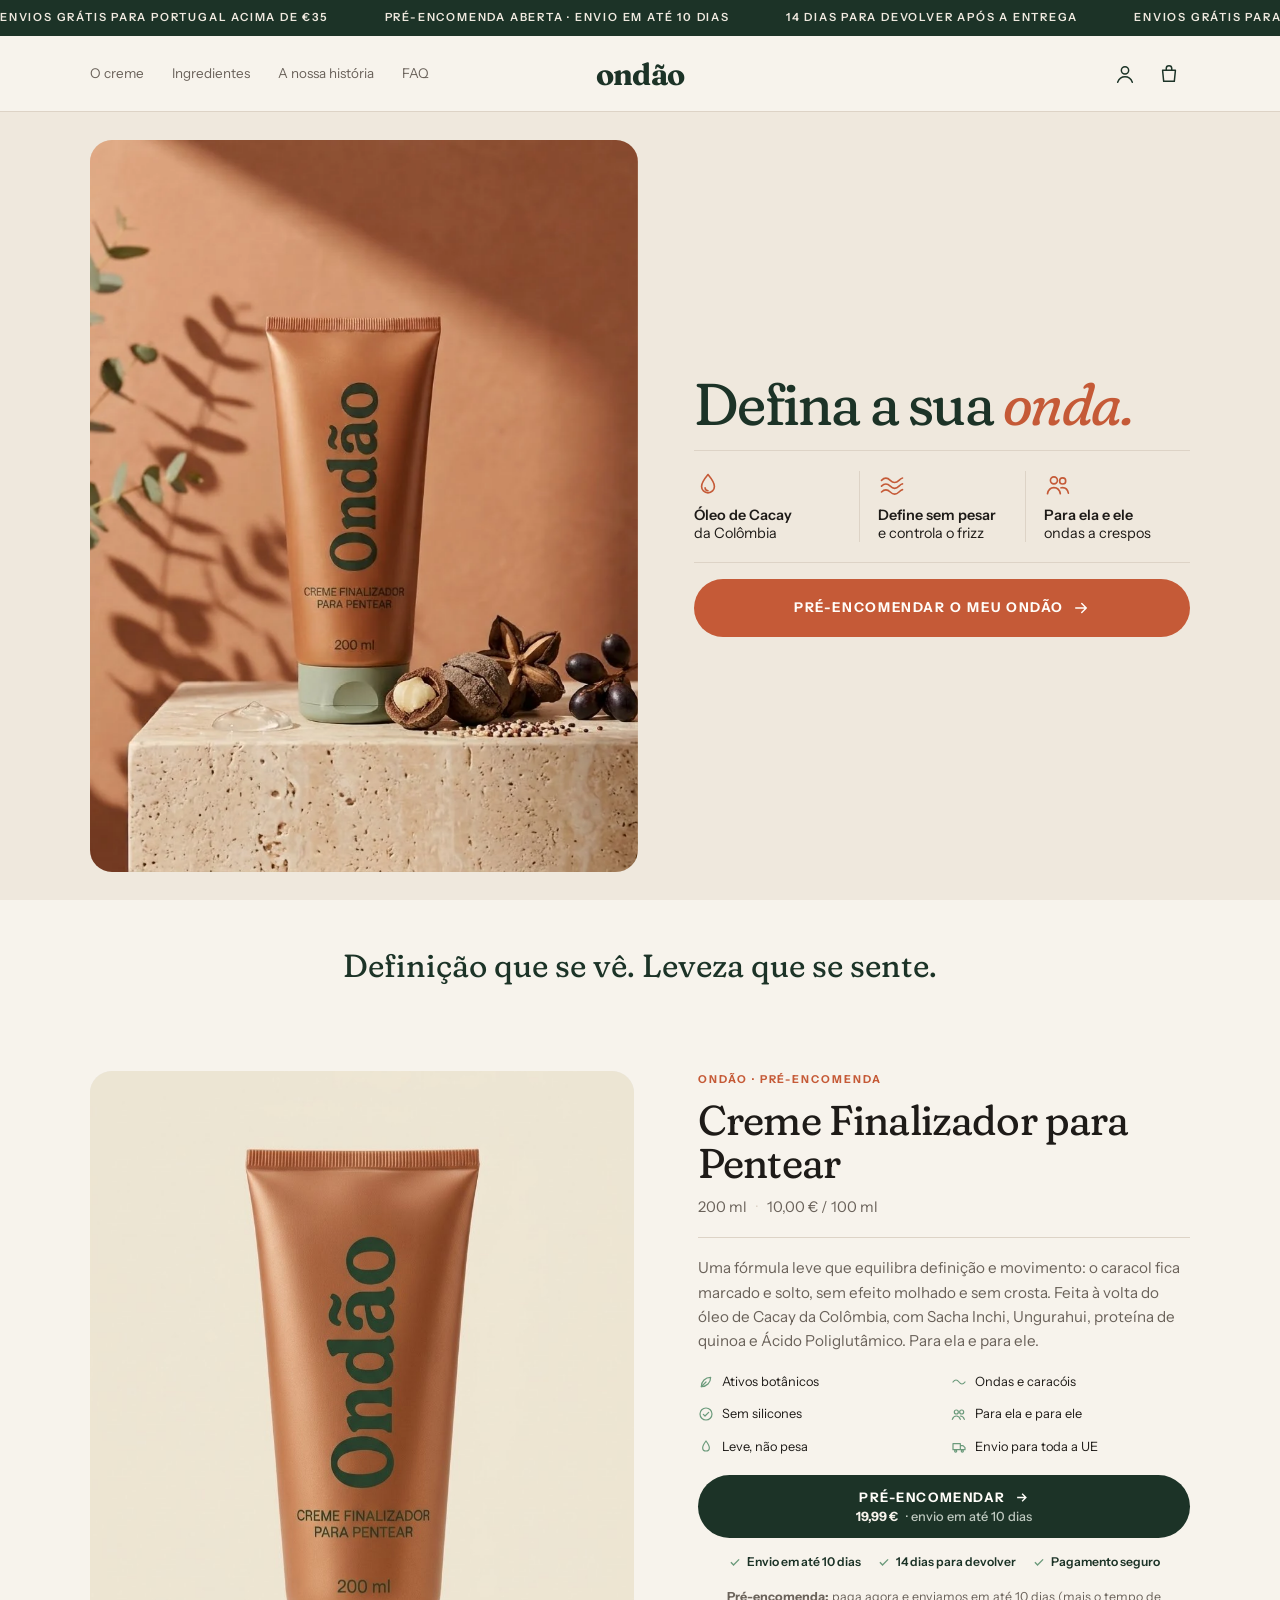
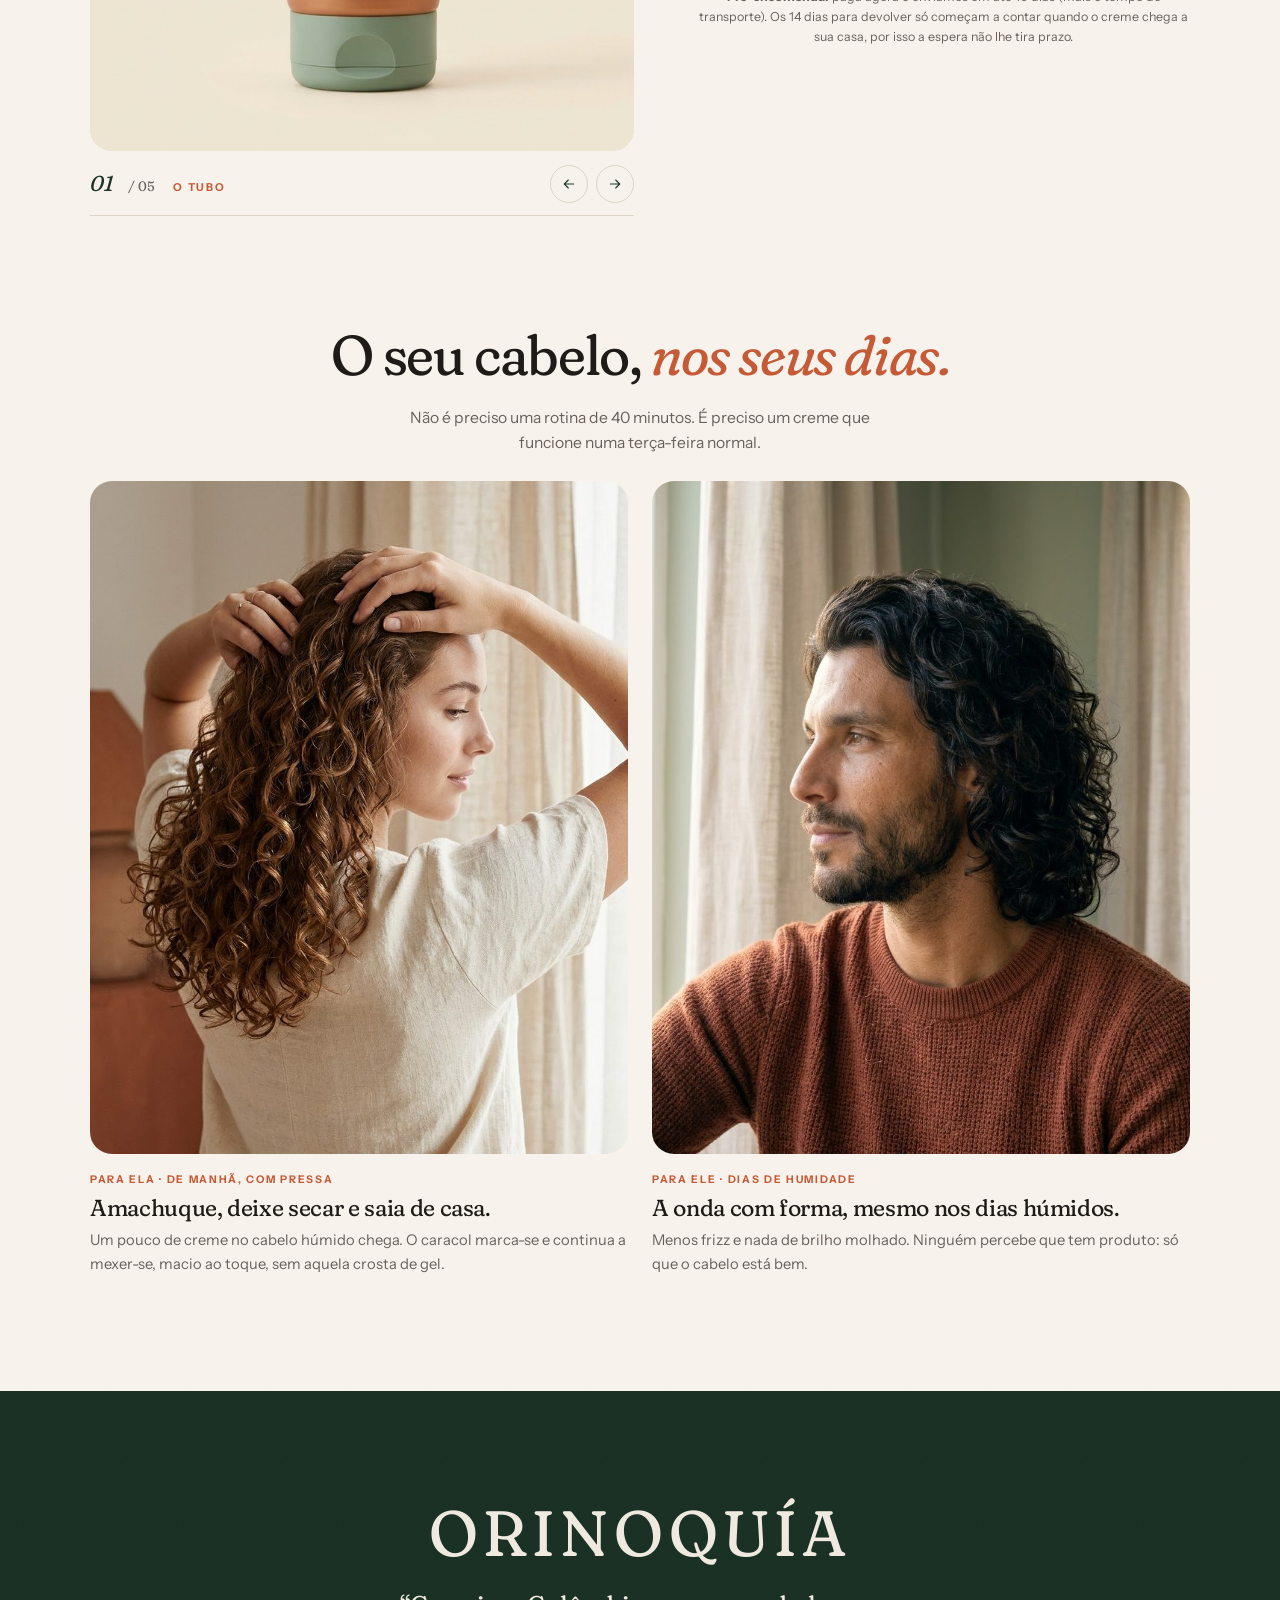
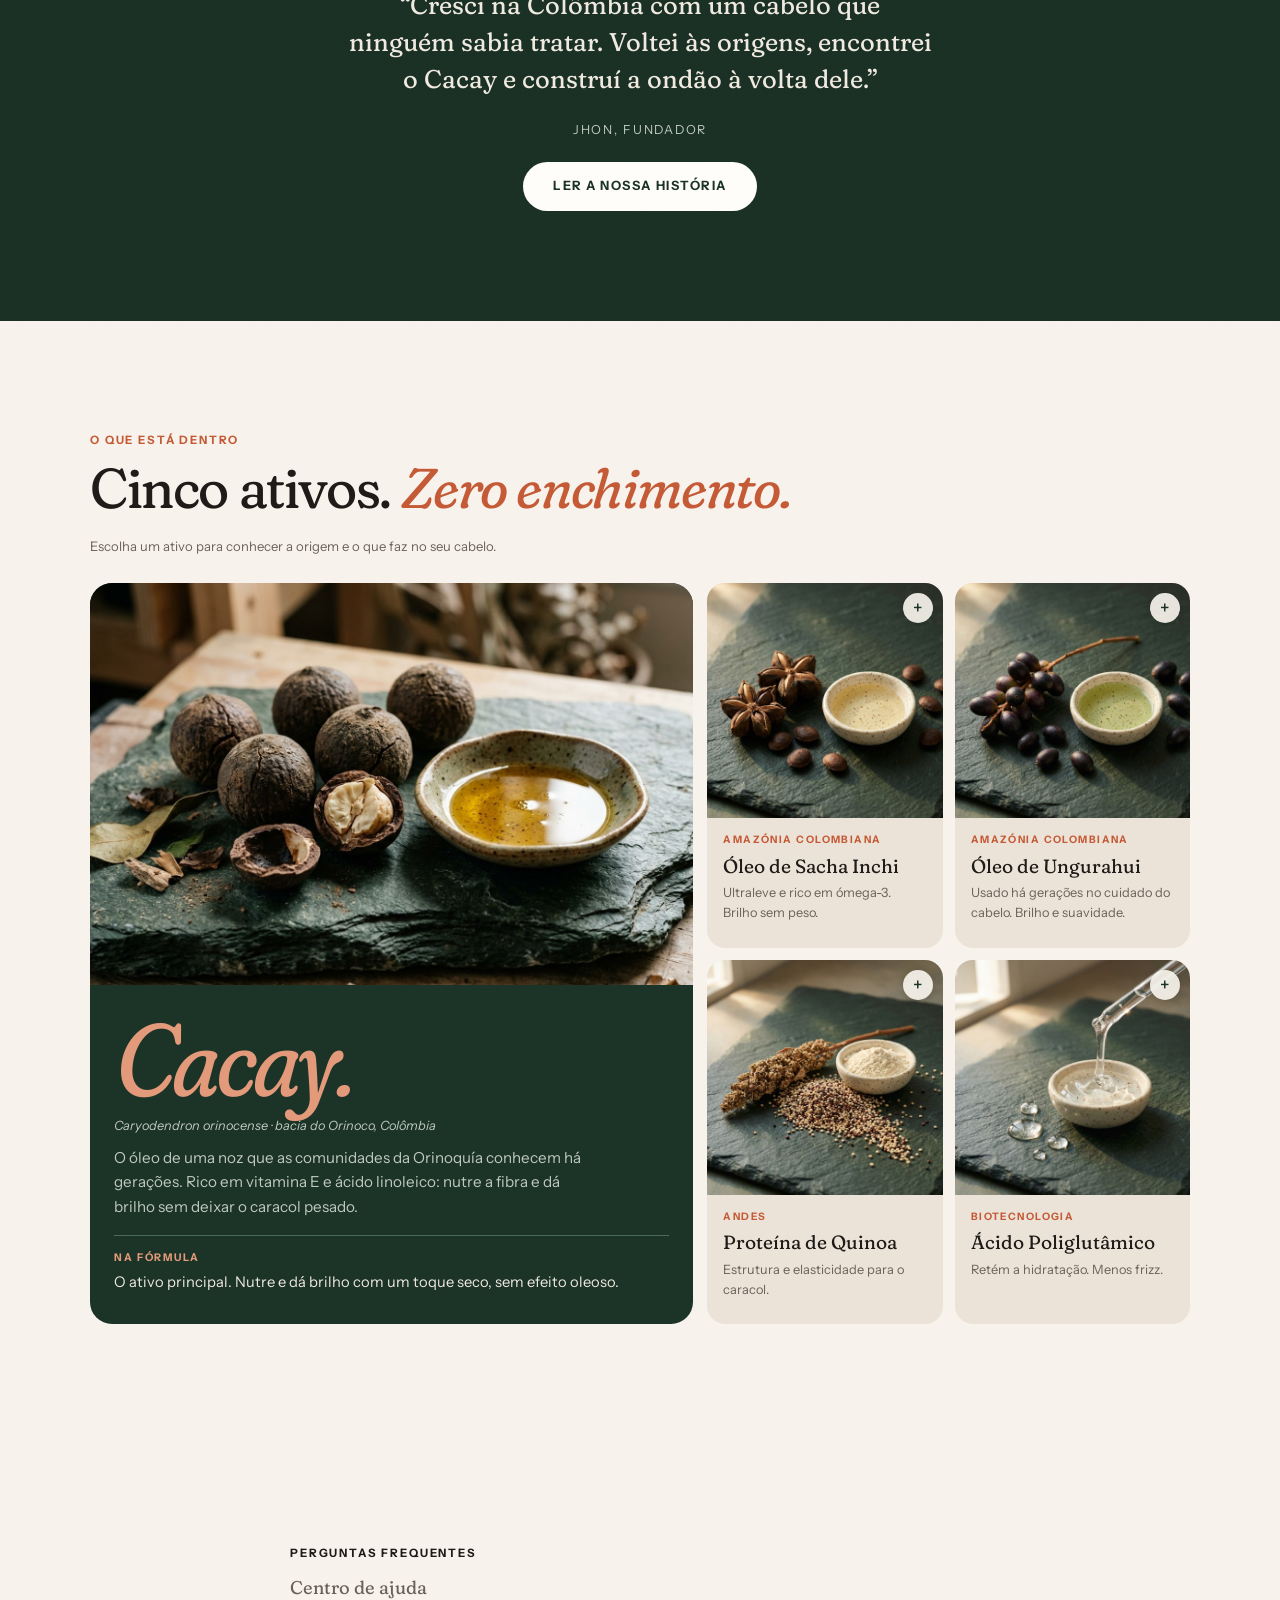
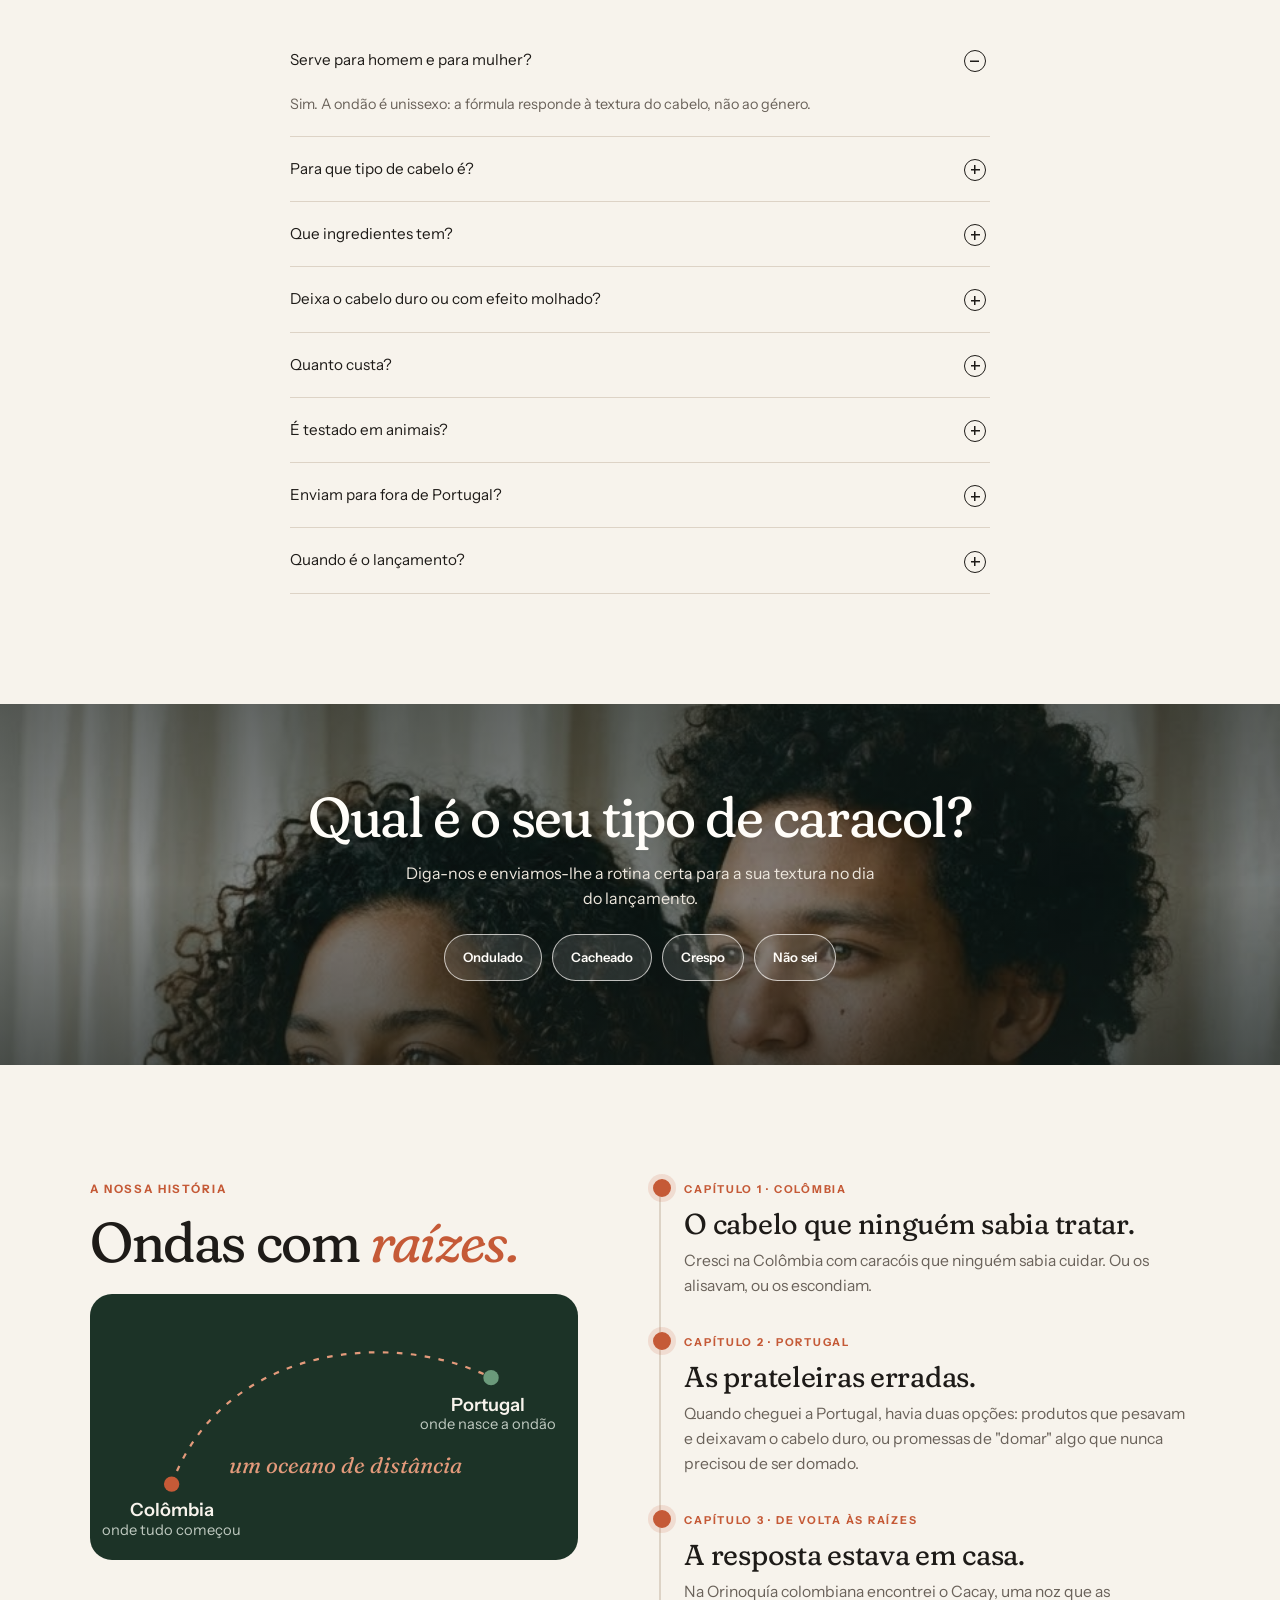
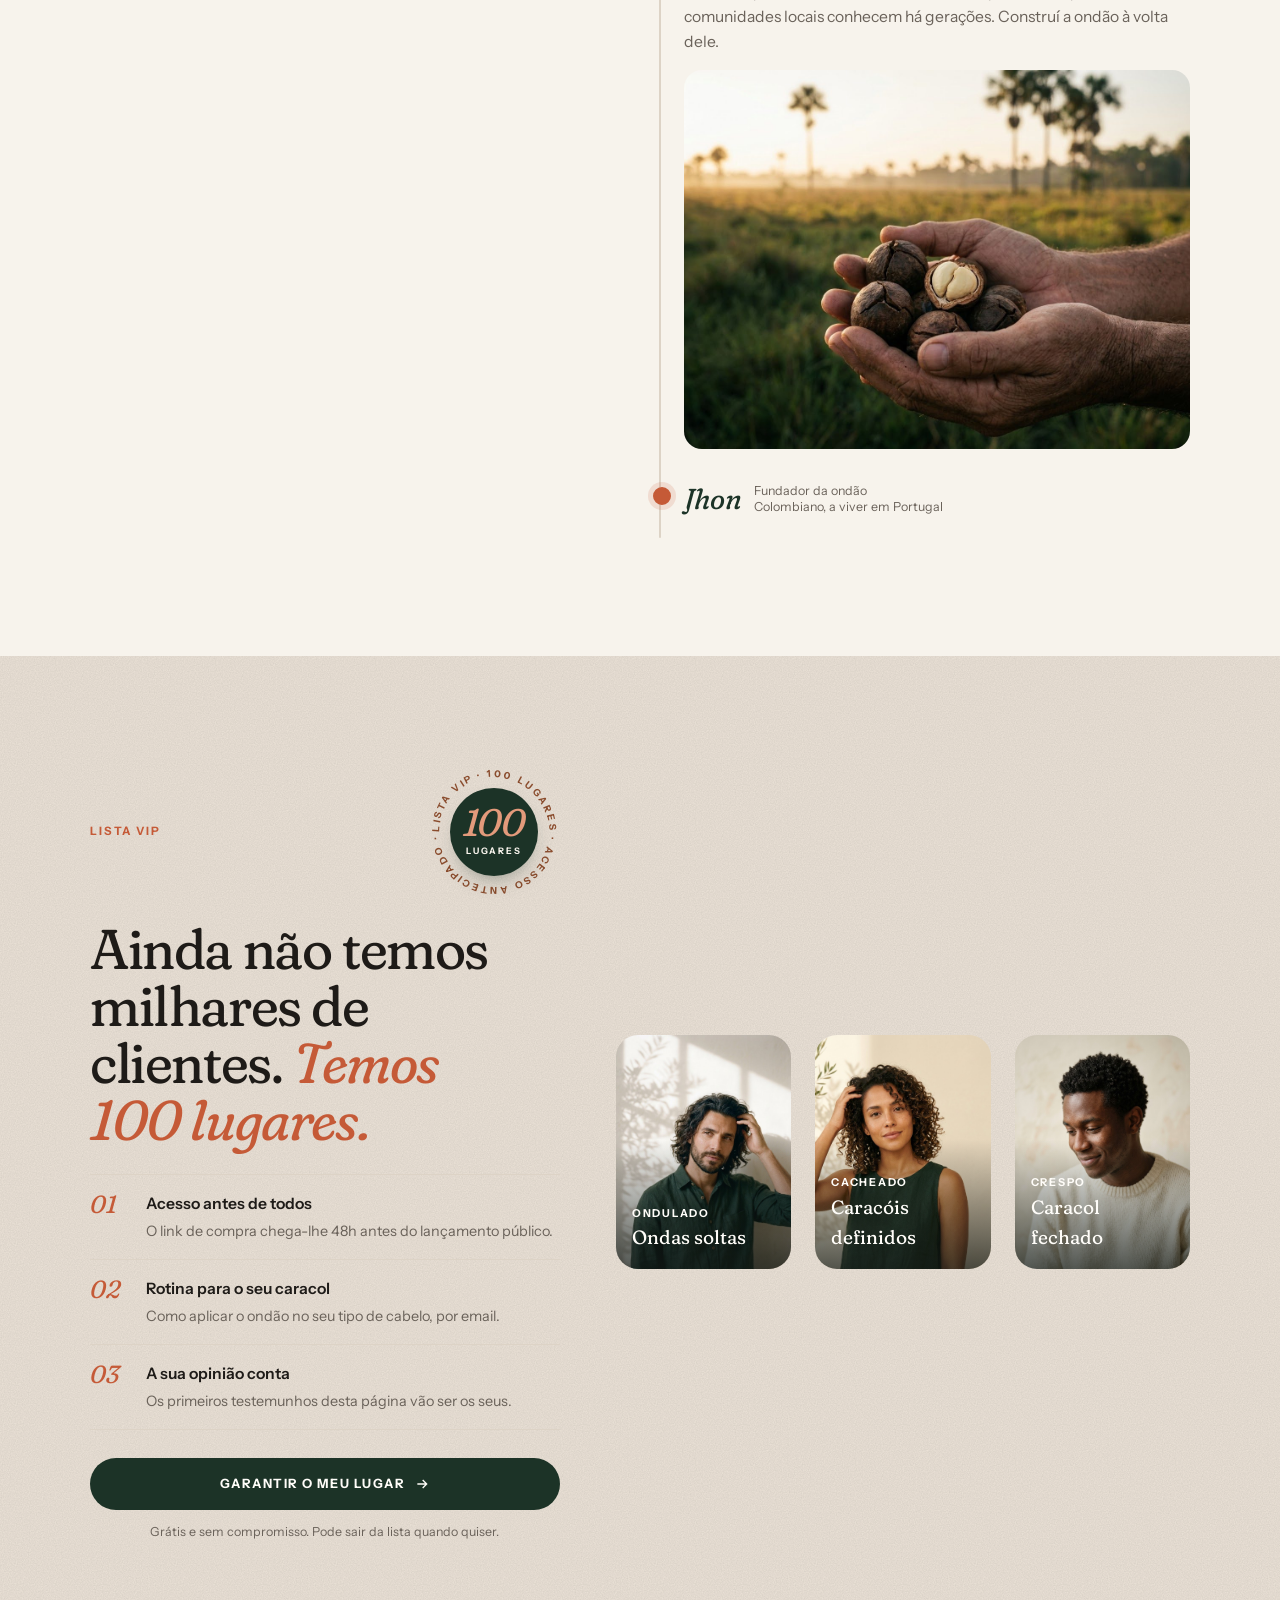
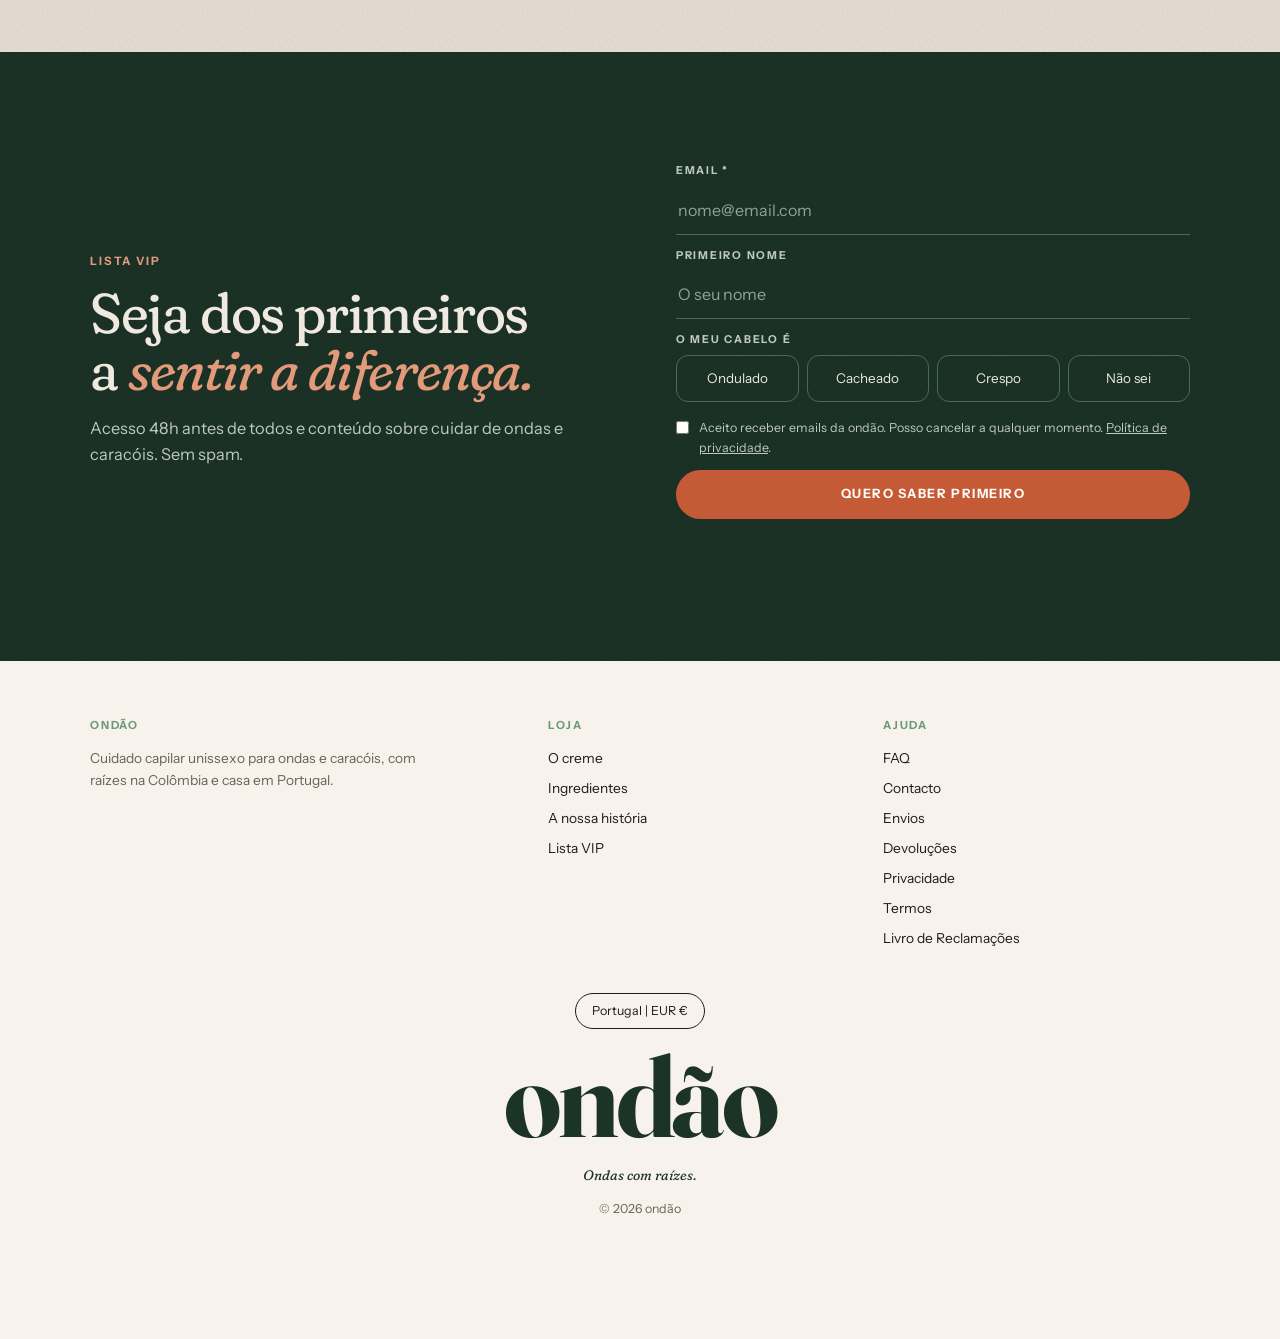
==== commit afdf39e9: "Pré-encomenda ativa: botões levam ao checkout Shopify (ondaohair, 1 tubo a 19,99 €); páginas legais " ====
--- a/index.html
+++ b/index.html
@@ -847,7 +847,7 @@
   INSCRITOS: 0,          // nº real de inscritos na Lista VIP; a partir de 50 aparece como prova social
 
   // PRÉ-ENCOMENDA (Shopify) — basta colar o link de checkout do Shopify para o site mudar sozinho para pré-encomenda
-  LINK_COMPRA: "",       // ex.: "https://ondao.myshopify.com/cart/12345678901234:1"
+  LINK_COMPRA: "https://ondaohair.myshopify.com/cart/66385940513117:1",   // Shopify: Creme Finalizador para Pentear (1 tubo)
   DIAS_PREPARACAO: 10,   // dias até enviarmos, a contar do pagamento (o transporte é à parte)
   DIAS_DEVOLUCAO: 14     // dias para devolver, a contar da ENTREGA (mínimo legal: 14)
 };
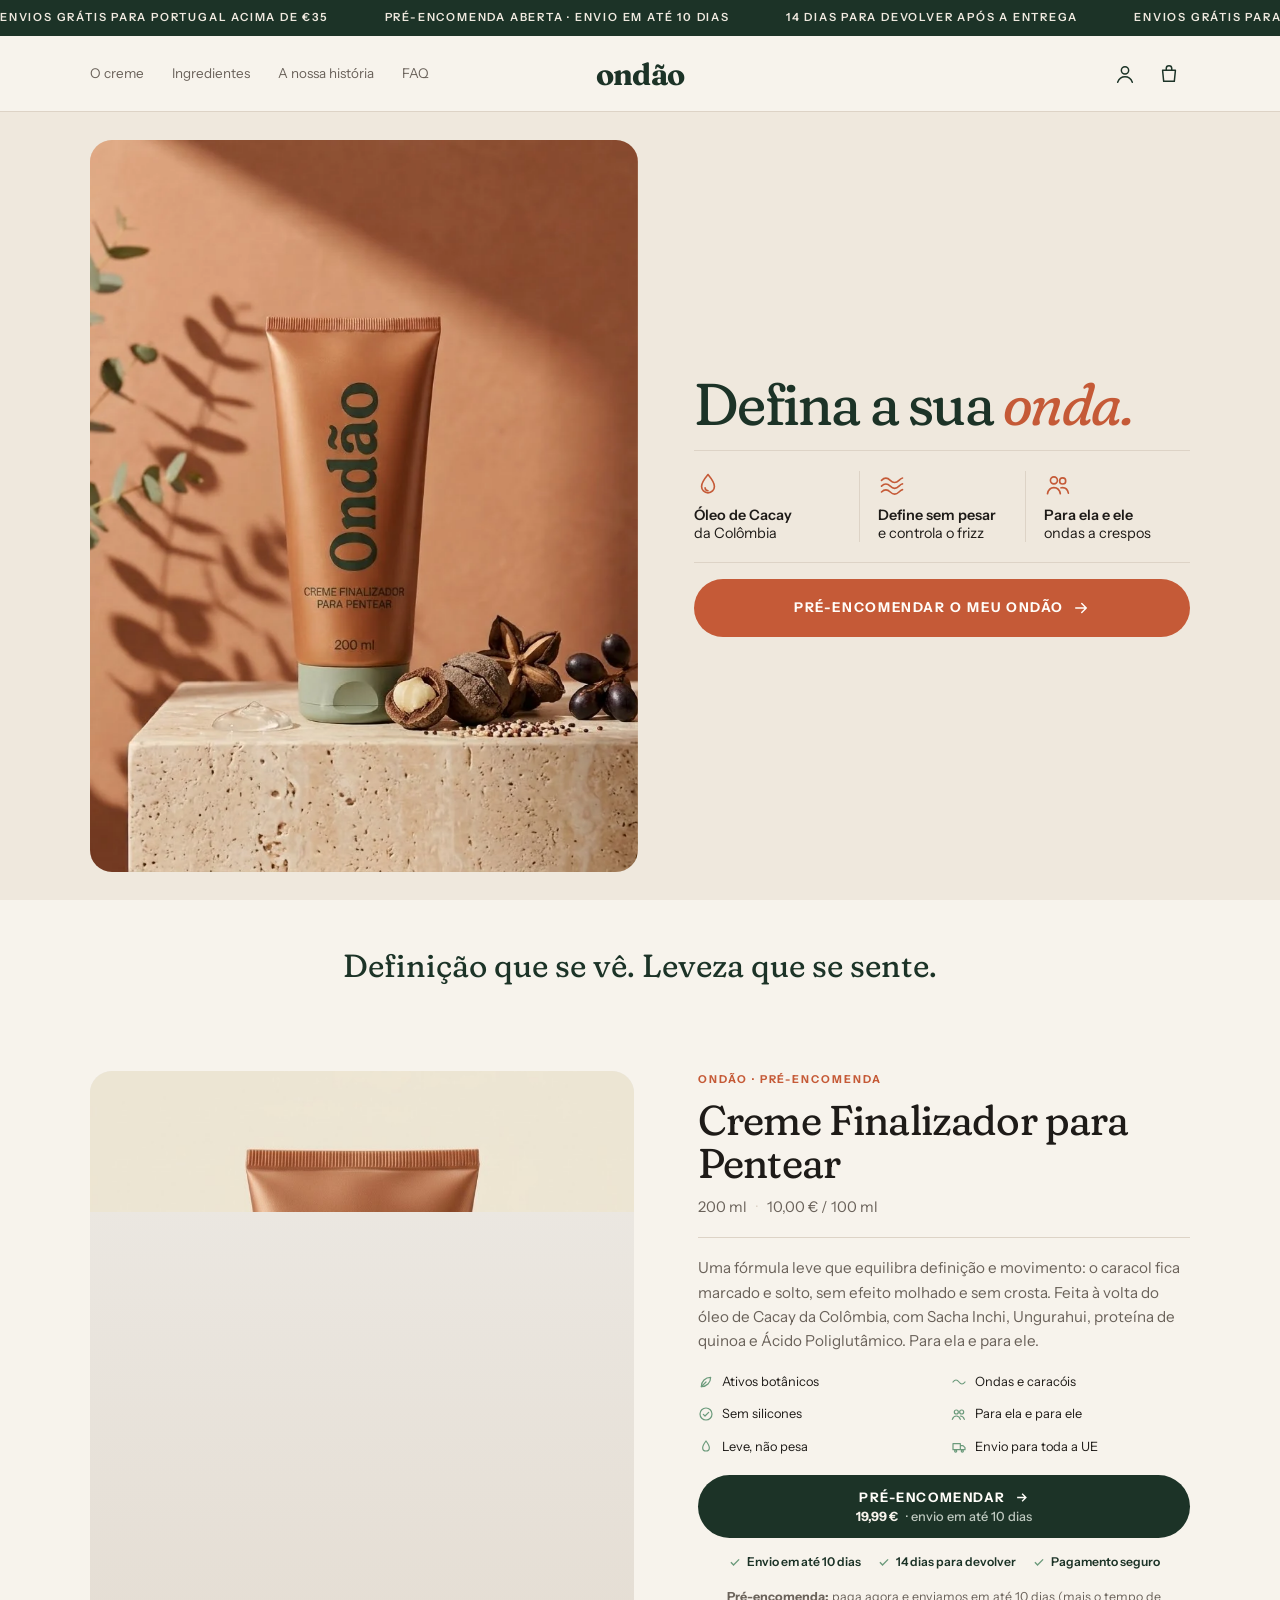
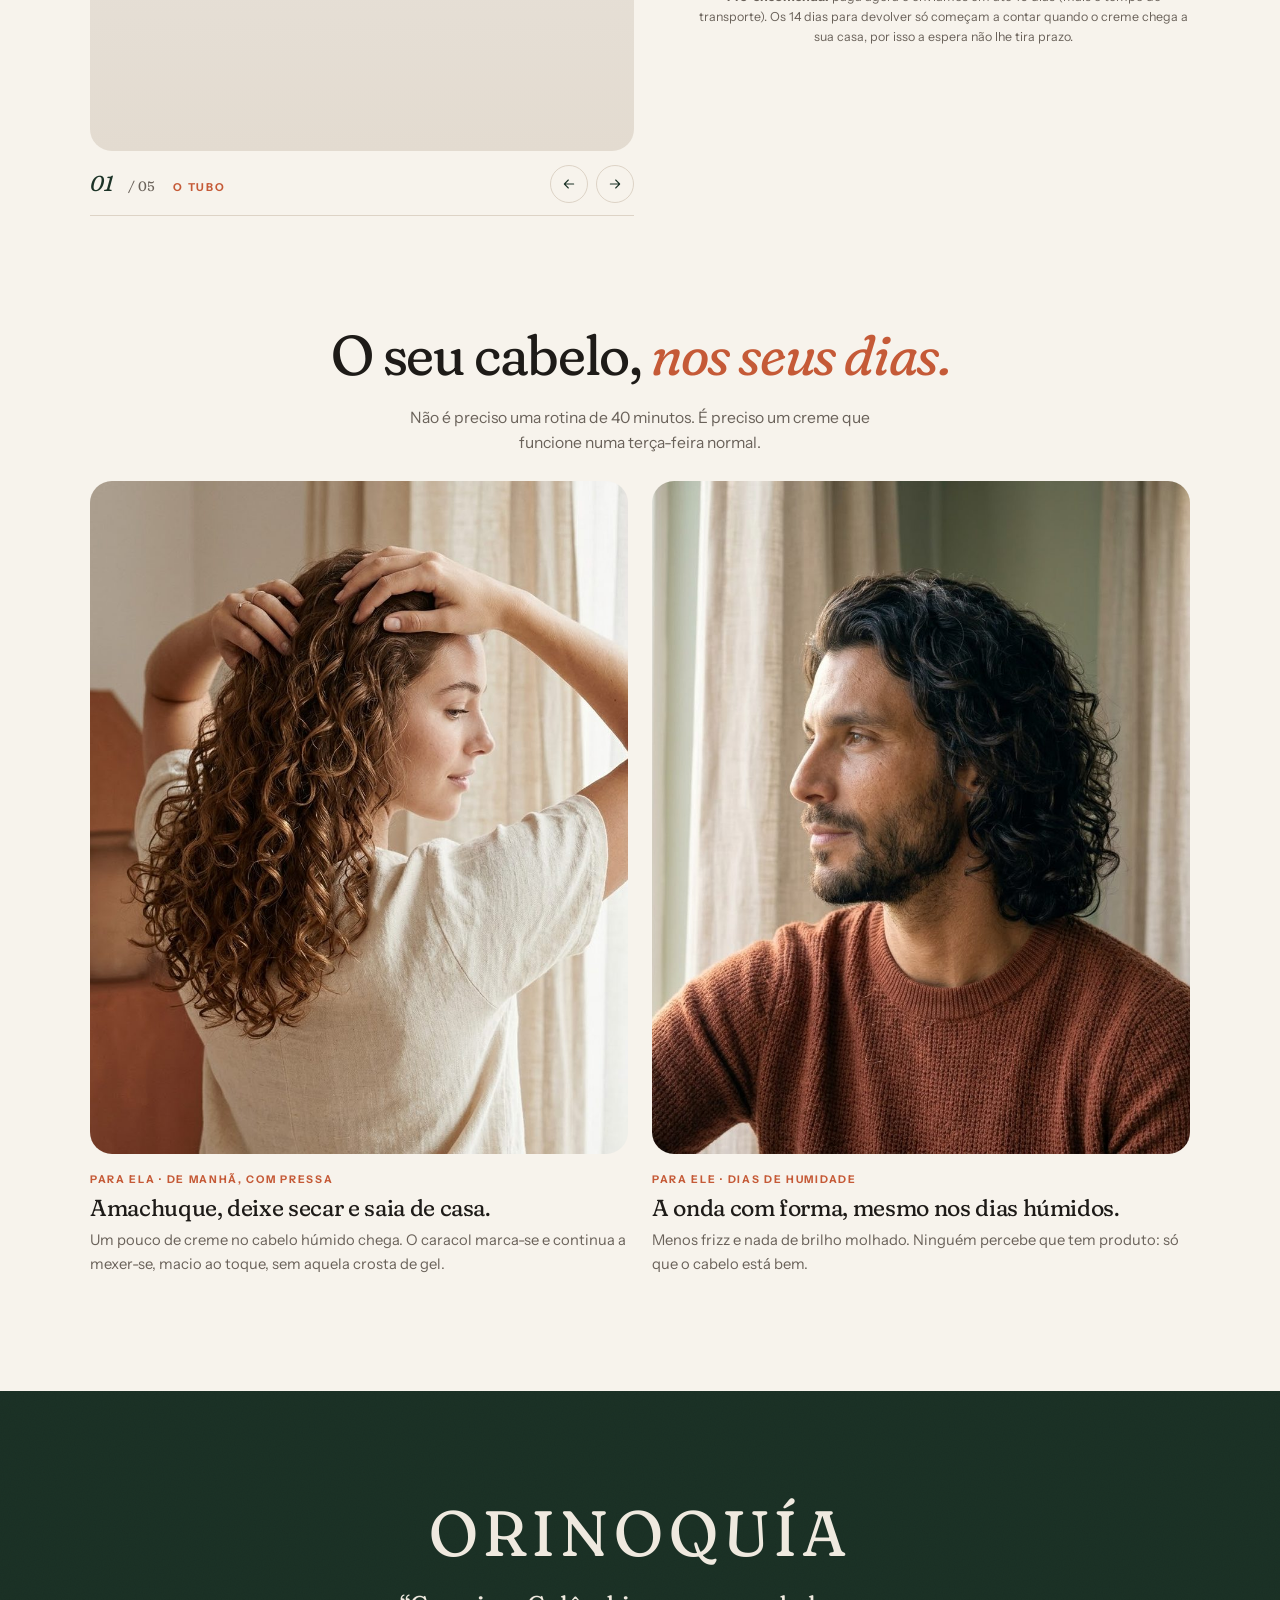
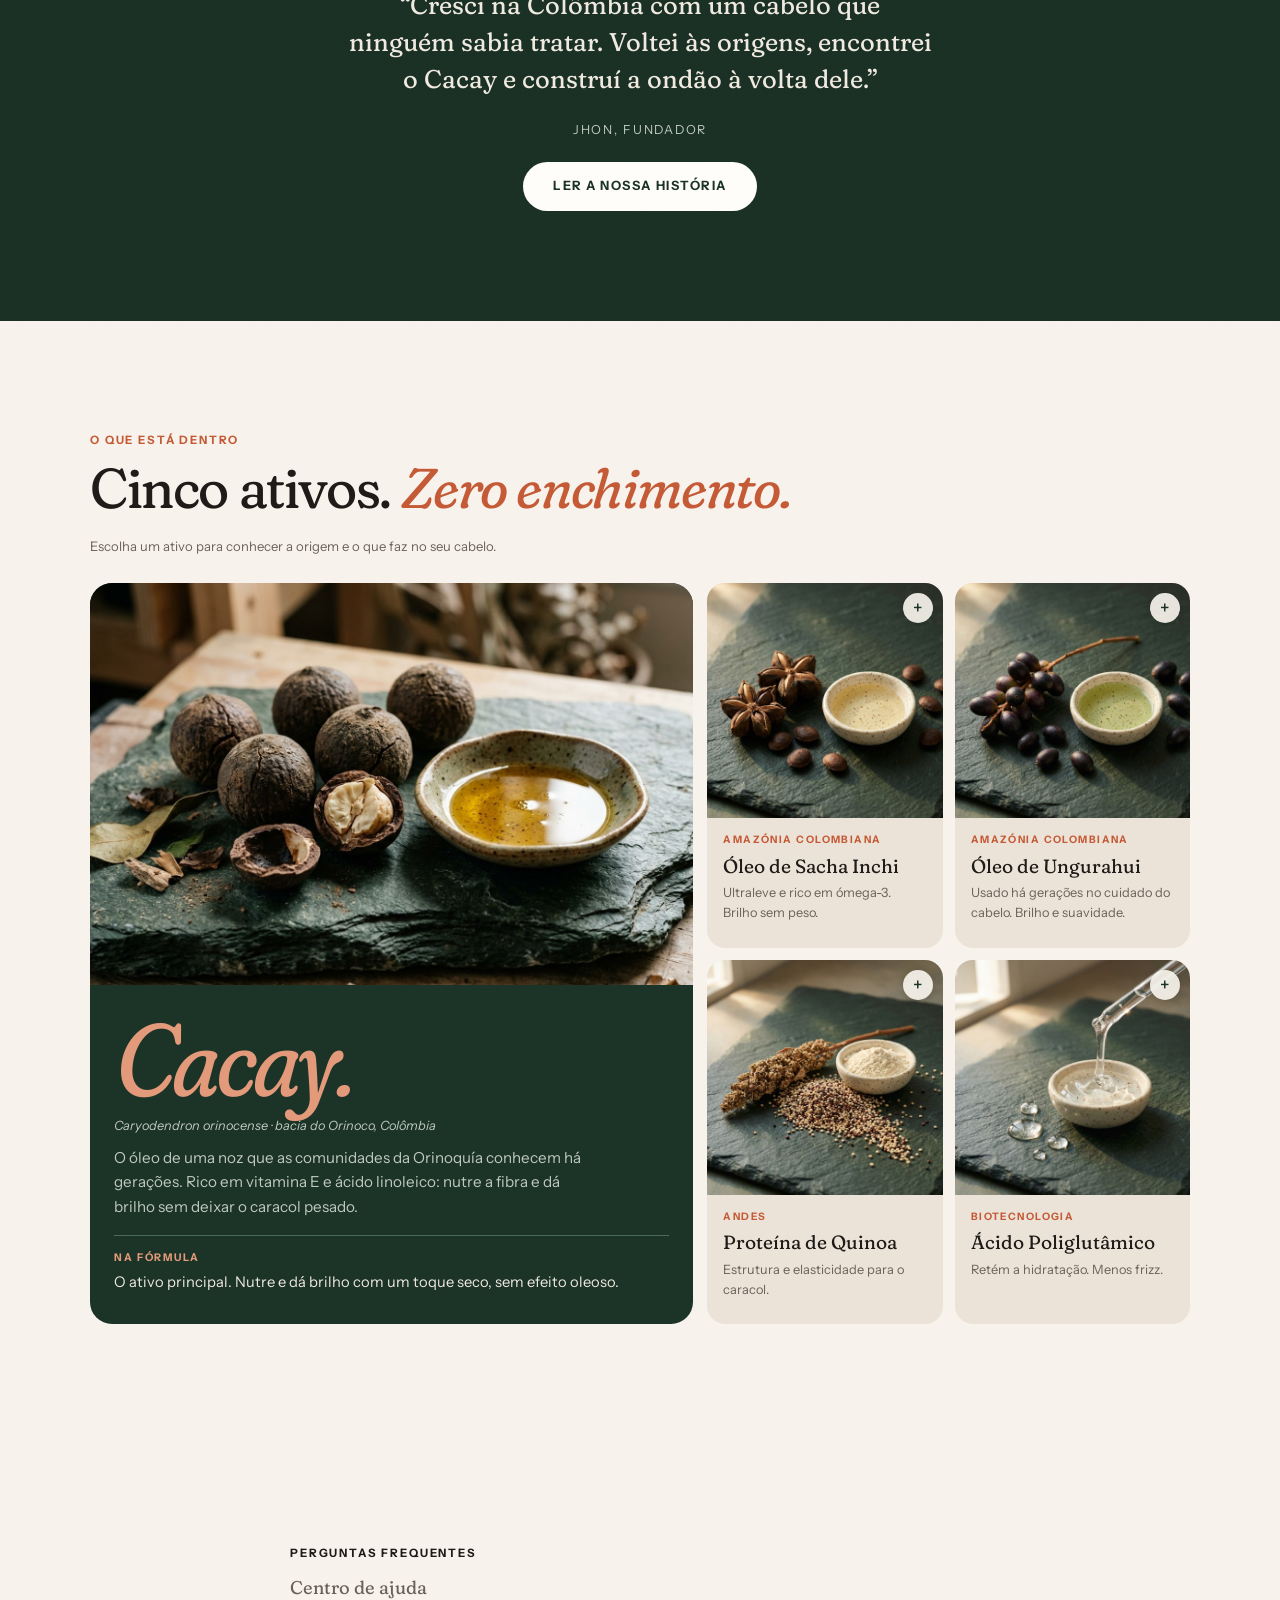
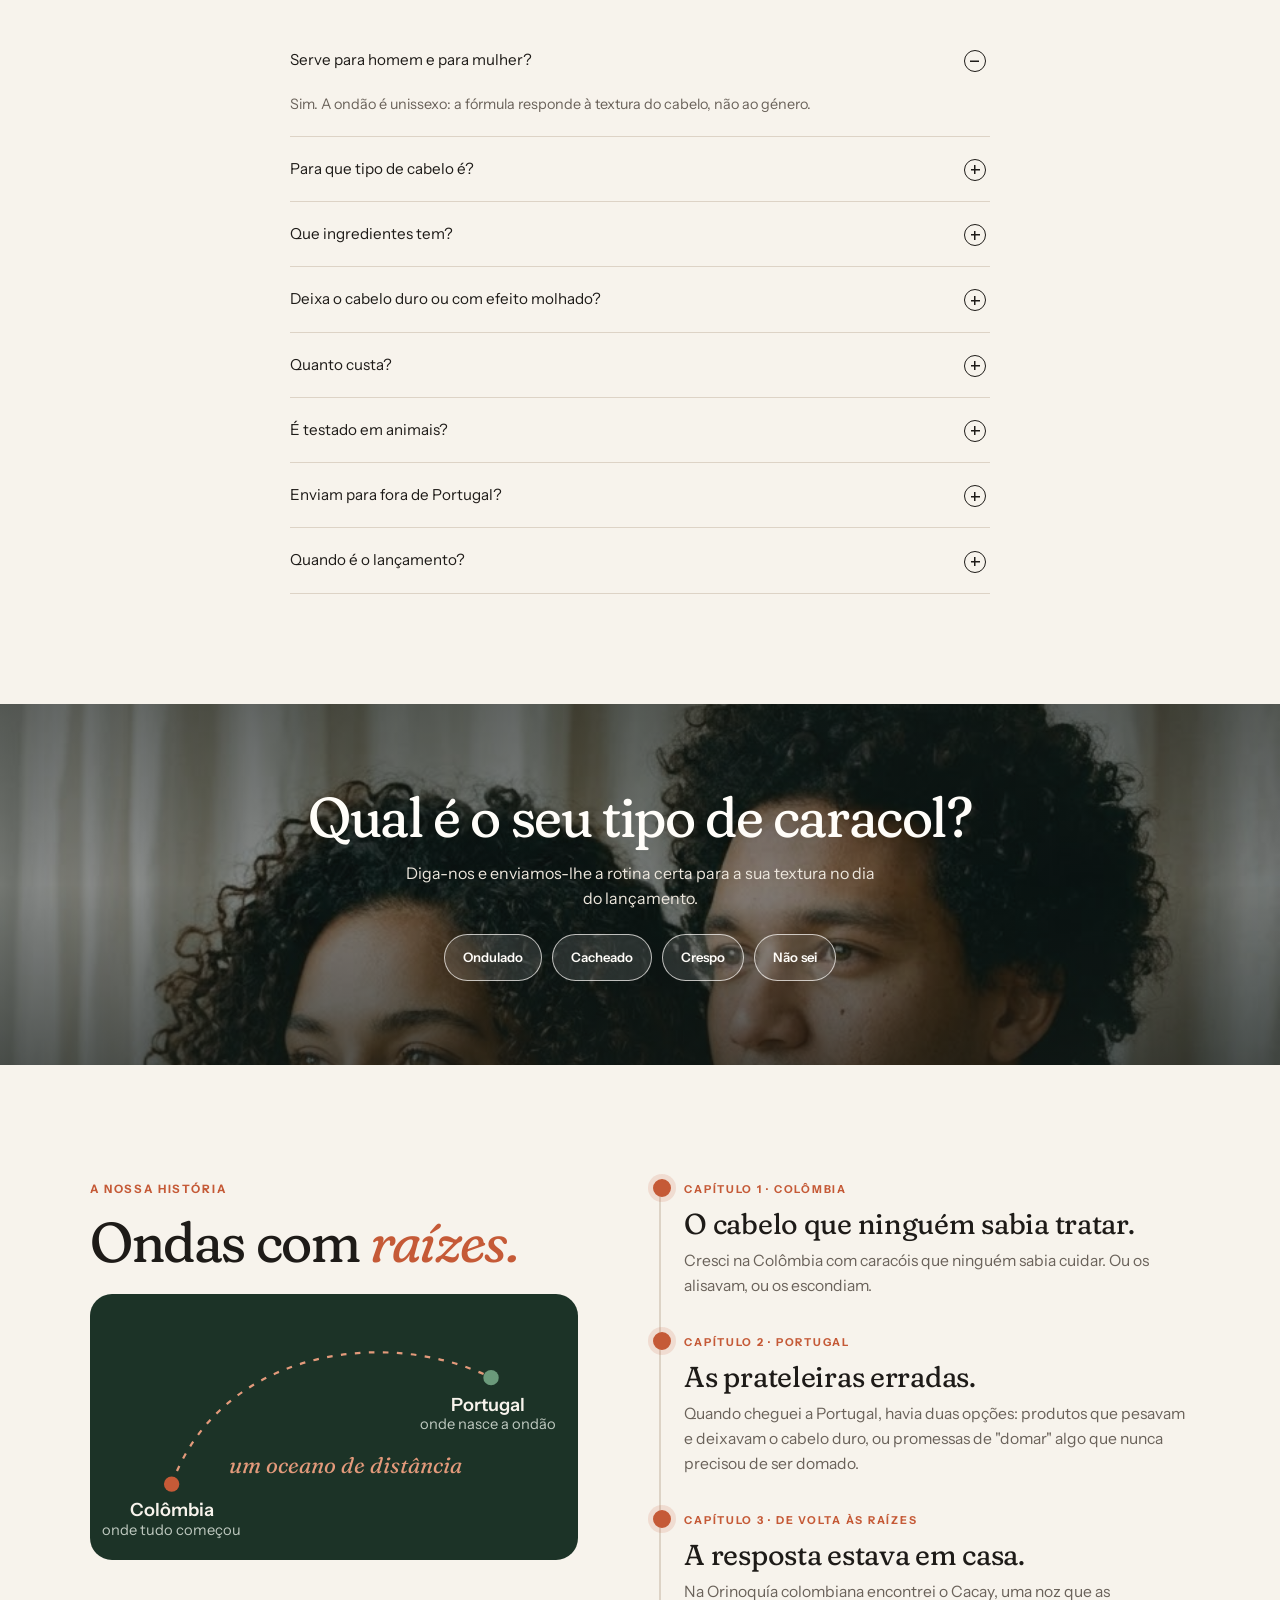
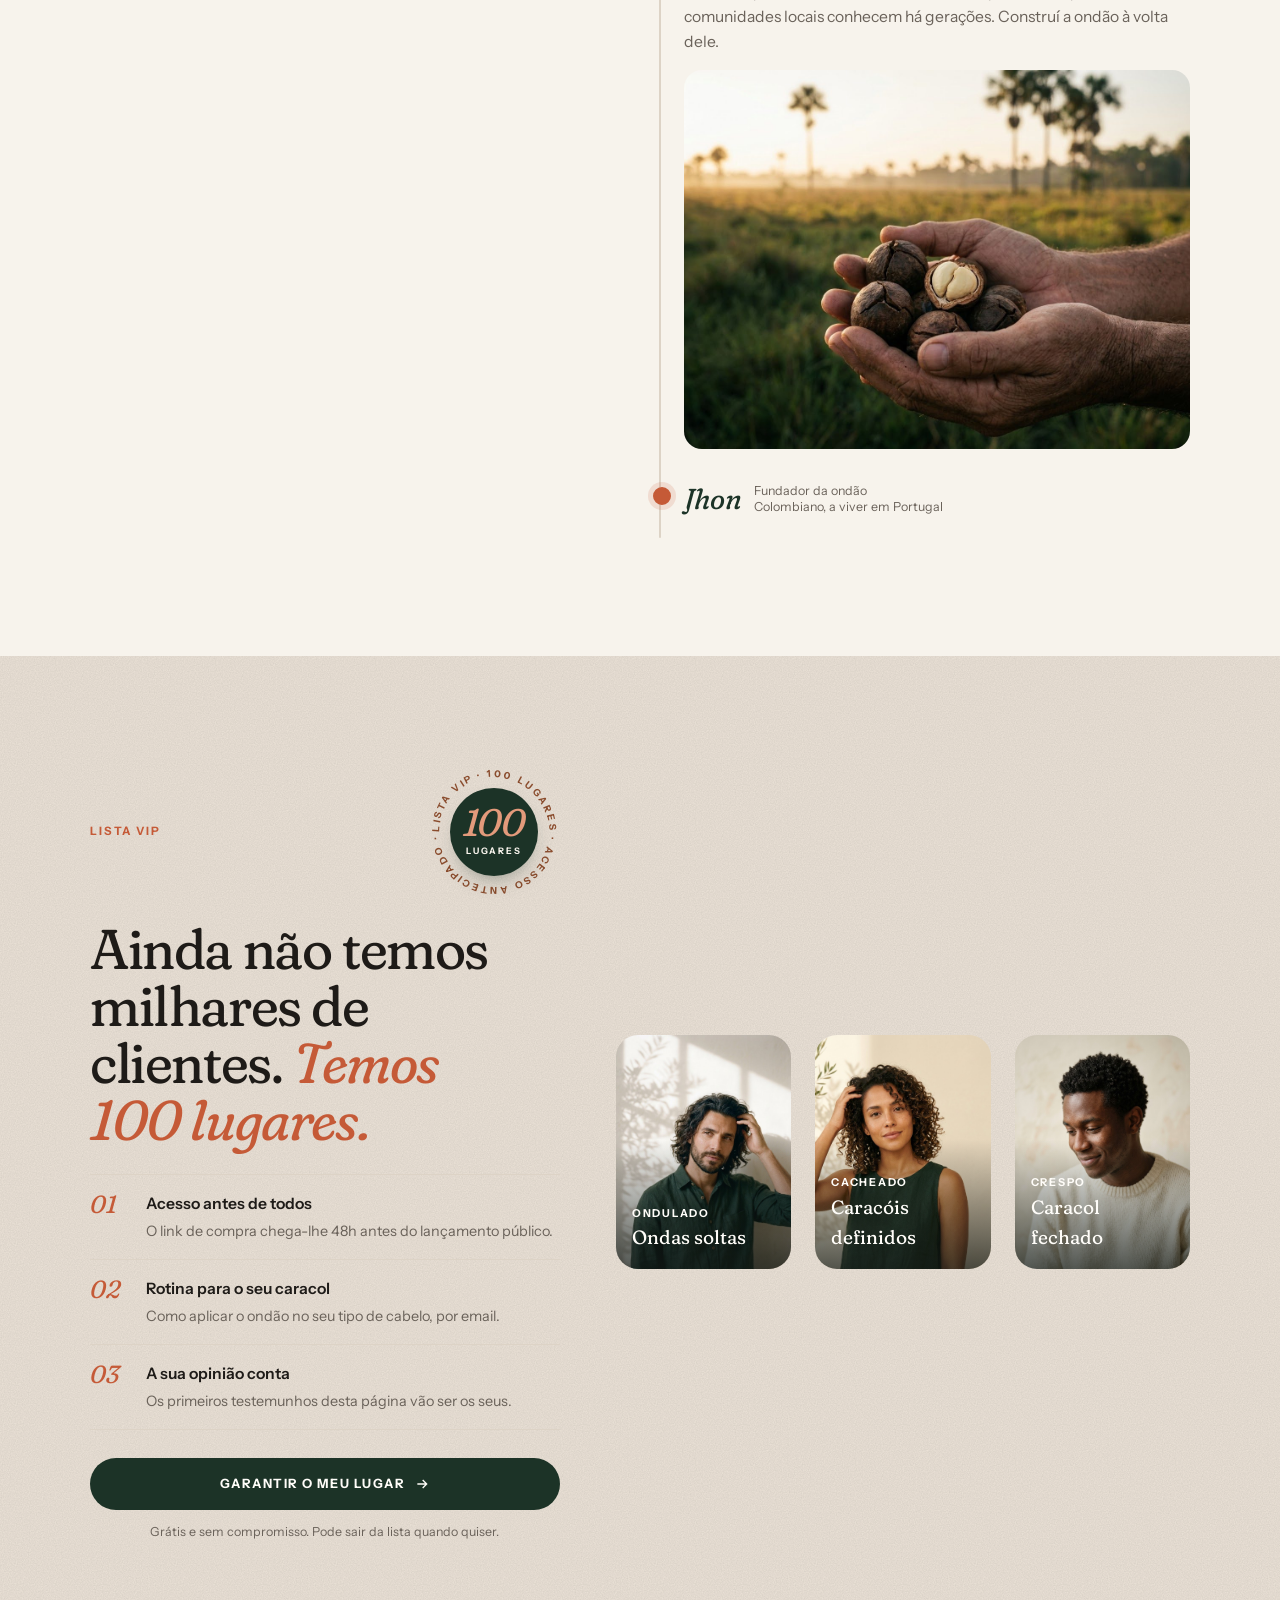
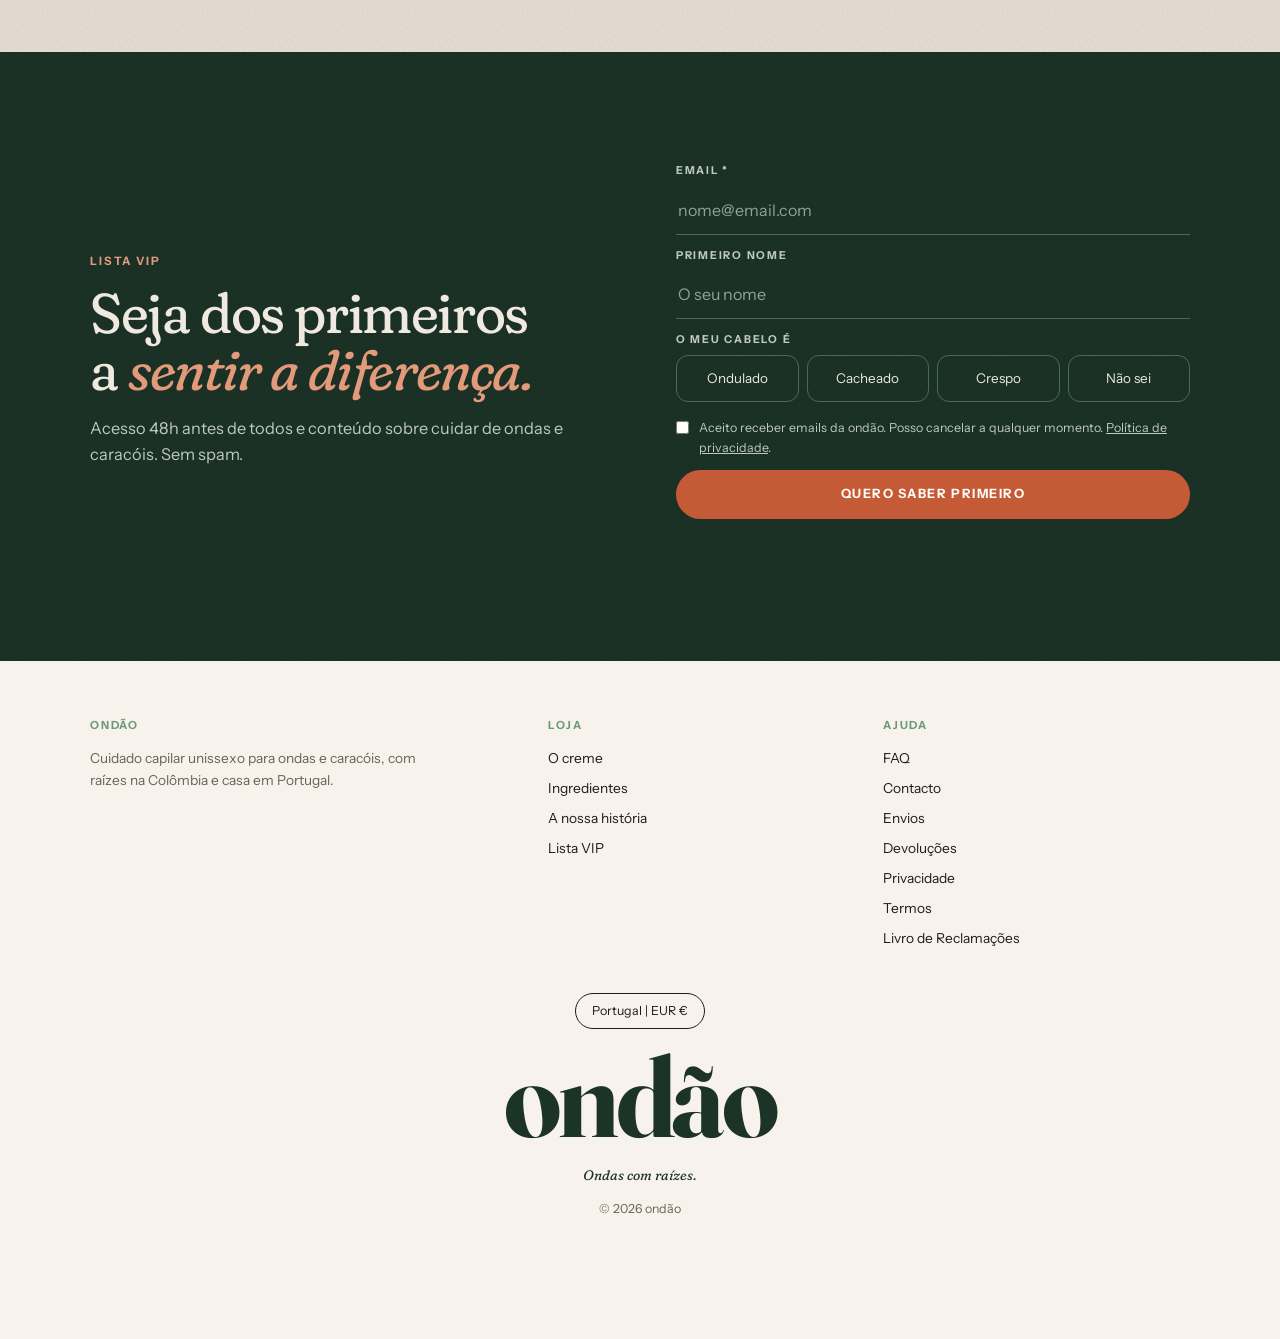
==== commit ce3a06fe: "Checkout aponta para a nova loja Shopify (Ondão Hair): link direto ao checkout, 1 tubo a 19,99 € Co-" ====
--- a/index.html
+++ b/index.html
@@ -847,7 +847,7 @@
   INSCRITOS: 0,          // nº real de inscritos na Lista VIP; a partir de 50 aparece como prova social
 
   // PRÉ-ENCOMENDA (Shopify) — basta colar o link de checkout do Shopify para o site mudar sozinho para pré-encomenda
-  LINK_COMPRA: "https://ondaohair.myshopify.com/cart/66385940513117:1",   // Shopify: Creme Finalizador para Pentear (1 tubo)
+  LINK_COMPRA: "https://ii6xdt-fz.myshopify.com/cart/59334767870283:1",   // Shopify (loja Ondão Hair): Creme Finalizador para Pentear, 1 tubo, direto ao checkout
   DIAS_PREPARACAO: 10,   // dias até enviarmos, a contar do pagamento (o transporte é à parte)
   DIAS_DEVOLUCAO: 14     // dias para devolver, a contar da ENTREGA (mínimo legal: 14)
 };
